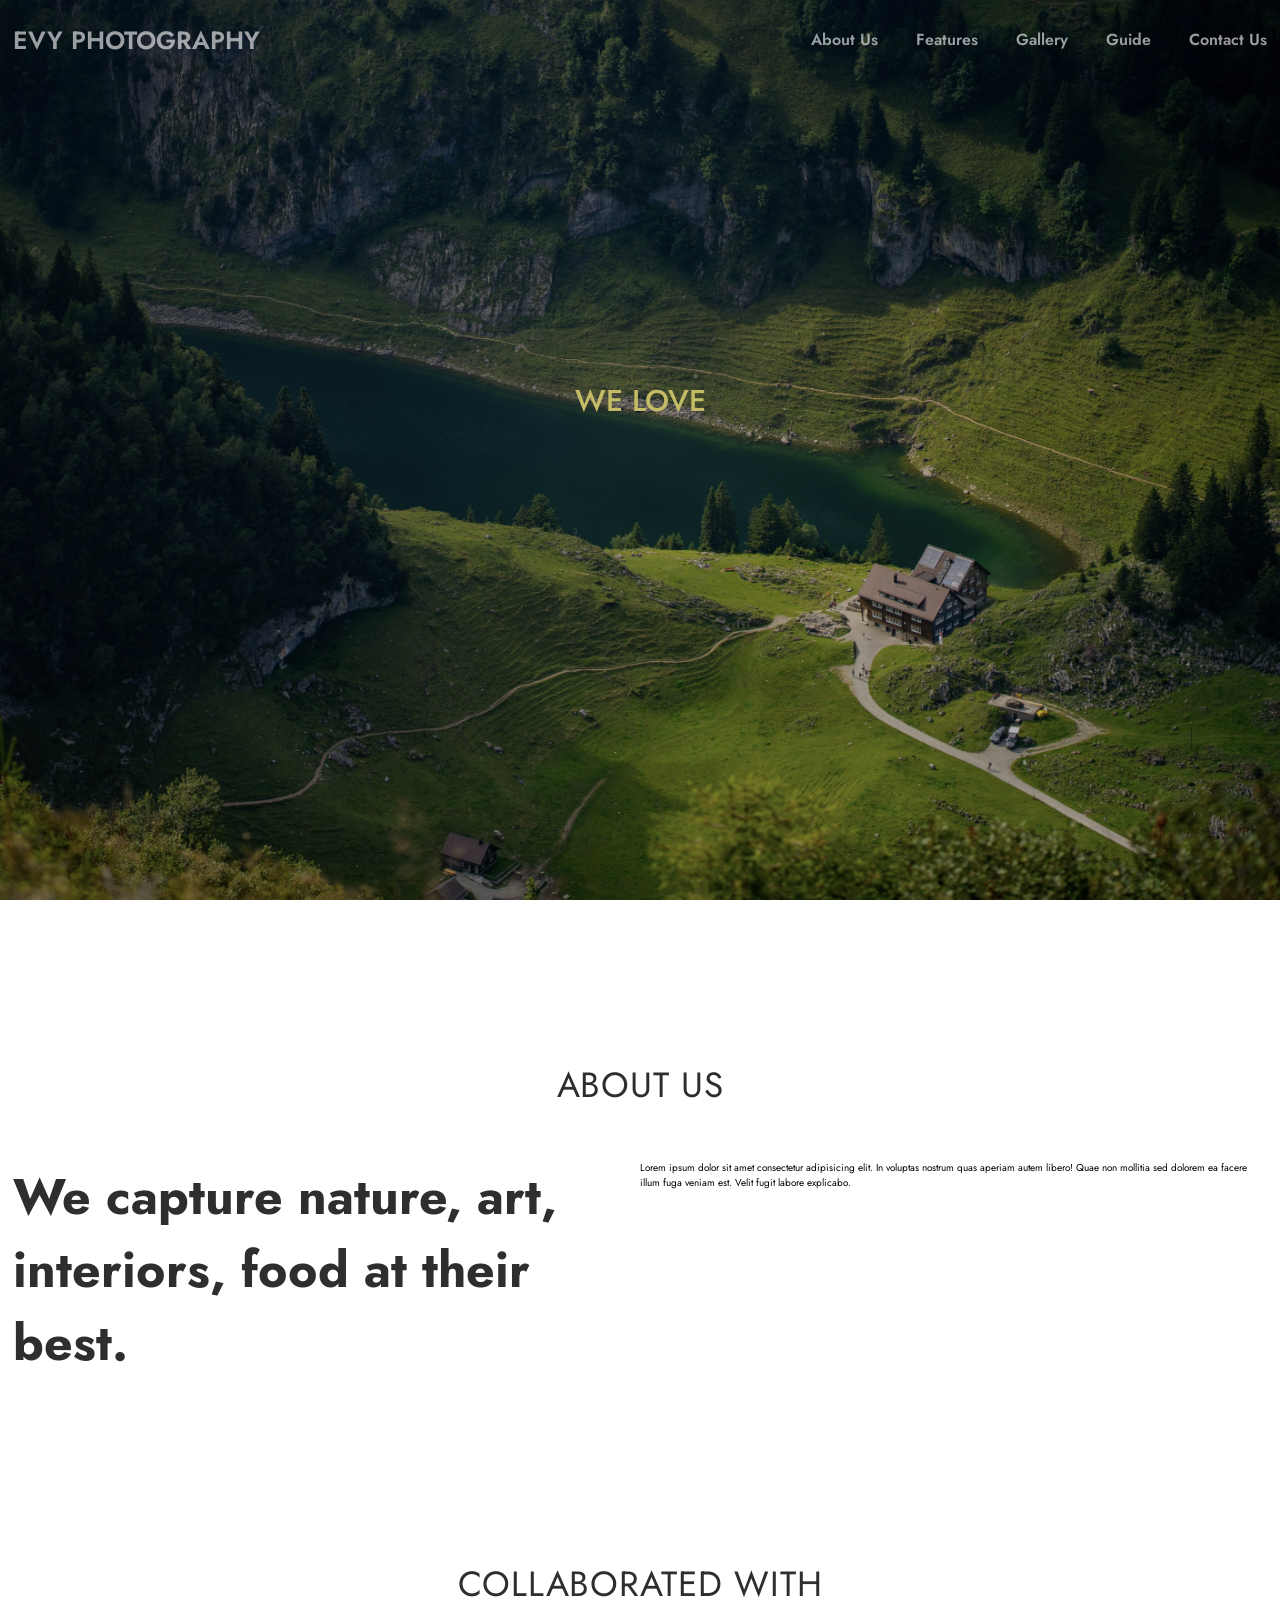
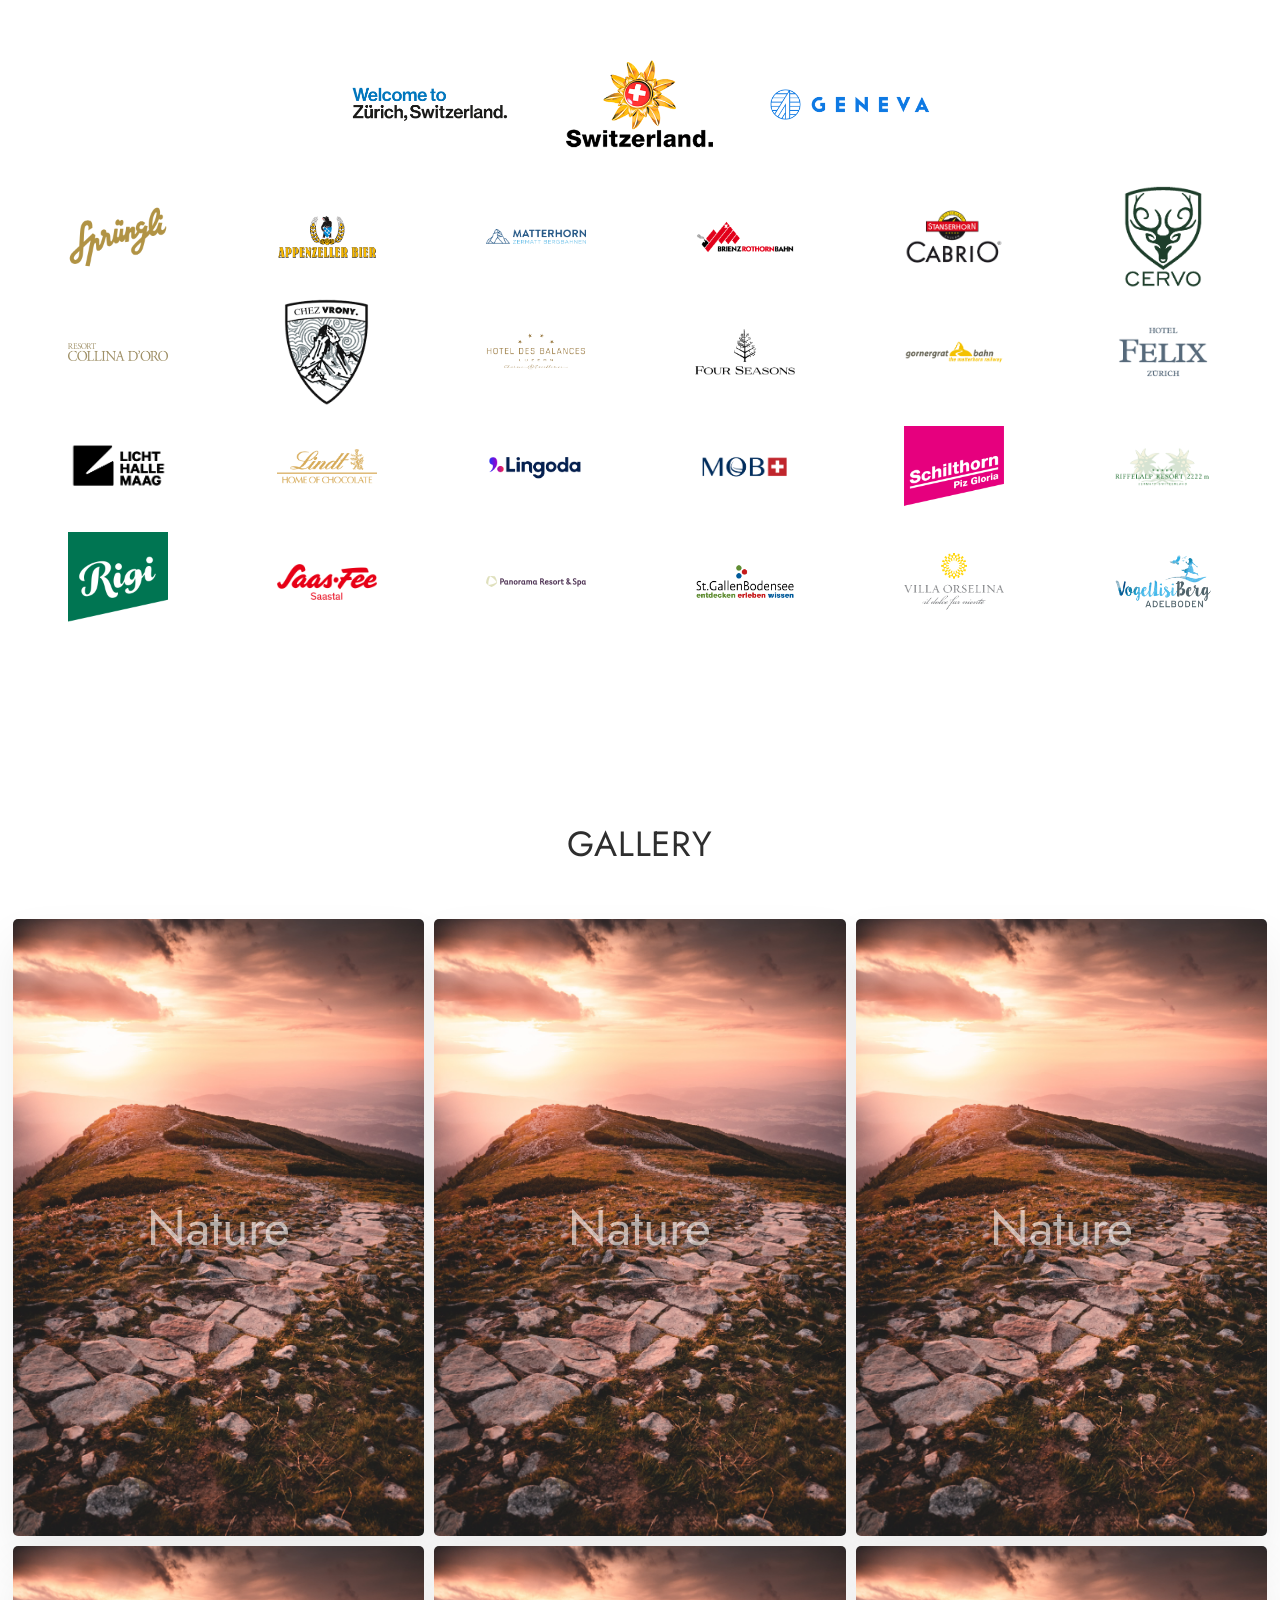
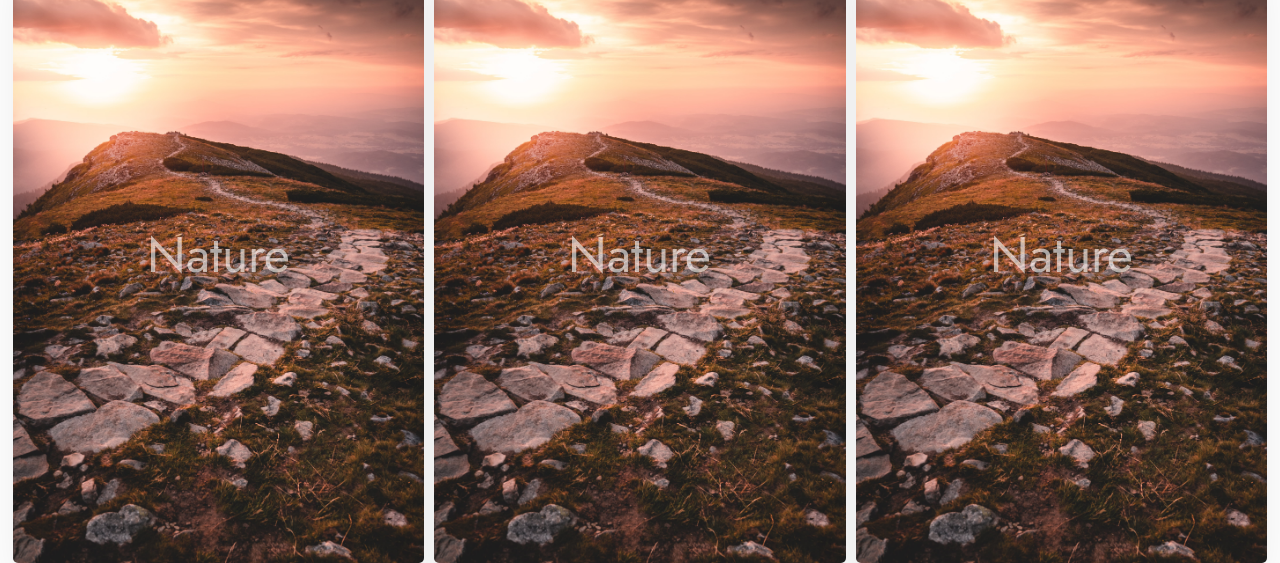
==== index.html @ 65dac3e7 "change bg" ====
<!DOCTYPE html>
<html lang="en">
  <head>
    <meta charset="UTF-8" />
    <meta http-equiv="X-UA-Compatible" content="IE=edge" />
    <meta name="viewport" content="width=device-width, initial-scale=1.0" />
    <link rel="stylesheet" href="scss/style.css" />
    <script src="https://cdn.jsdelivr.net/npm/typed.js@2.0.12"></script>
    <script defer src="js/script.js"></script>
    <title>Explore</title>
  </head>
  <body>
    <header class="header">
      <div class="header__container">
        <a href="#" class="header__logo">Evy photography</a>
        <div class="header__navigations">
          <ul class="header__nav">
            <li>
              <a href="#about" class="header__link">About Us</a>
            </li>
            <li>
              <a href="#features" class="header__link">Features</a>
            </li>
            <li>
              <a href="#gallery" class="header__link">Gallery</a>
            </li>
            <li>
              <a href="" class="header__link">Guide</a>
            </li>
            <li>
              <a href="" class="header__link">Contact Us</a>
            </li>
          </ul>
        </div>
        <div class="header__menu">
          <span></span>
          <span></span>
          <span></span>
        </div>
      </div>
    </header>
    <main>
      <section class="content">
        <div class="content__container">
          <span class="content__subtext">we love</span>
          <h1 class="content__text"></h1>

          <!-- Content Slider Start -->
          <img src="./img/BG-6.jpg" alt="Swiss nature" class="content__img" />
          <img src="./img/BG-5.jpg" alt="Swiss nature" class="content__img" />
          <img src="./img/BG-7.jpg" alt="Swiss nature" class="content__img" />
          <img src="./img/BG-4.jpg" alt="Swiss nature" class="content__img" />
          <img src="./img/BG.jpg" alt="Swiss nature" class="content__img" />
          <img src="./img/BG-2.jpg" alt="Swiss nature" class="content__img" />
          <img src="./img/BG-3.jpg" alt="Swiss nature" class="content__img" />
          <!-- Content Slider End -->
        </div>
      </section>

      <section class="about" id="about">
        <h2 class="text about__text">About us</h2>
        <div class="about__container">
          <p class="about__title">
            We capture nature, art, interiors, food at their best.
          </p>
          <p class="about__description">
            Lorem ipsum dolor sit amet consectetur adipisicing elit. In voluptas
            nostrum quas aperiam autem libero! Quae non mollitia sed dolorem ea
            facere illum fuga veniam est. Velit fugit labore explicabo.
          </p>
        </div>
      </section>

      <section class="features" id="features">
        <div class="features__container">
          <h2 class="text features__text">Collaborated with</h2>
          <div class="features__highlight">
            <img src="./img/logo/zurich.png" alt="" class="features__images" />
            <img
              src="./img/logo/my_switzerland.png"
              alt=""
              class="features__images"
            />
            <img src="./img/logo/geneva.png" alt="" class="features__images" />
          </div>
          <div class="features__wrapper">
            <img
              src="./img/logo/Confiserie_Sprüngli.png"
              alt=""
              class="features__img"
            />
            <img
              src="./img/logo/Appenzeller_Bier.png"
              alt=""
              class="features__img"
            />
            <img src="./img/logo/bergbahnen.png" alt="" class="features__img" />
            <img
              src="./img/logo/Brienz-Rothorn-Bahn.png"
              alt=""
              class="features__img"
            />
            <img src="./img/logo/cabrio.png" alt="" class="features__img" />
            <img src="./img/logo/cervo.png" alt="" class="features__img" />
            <img src="./img/logo/Collina.png" alt="" class="features__img" />
            <img src="./img/logo/vrony.png" alt="" class="features__img" />
            <img
              src="./img/logo/des-balances.png"
              alt=""
              class="features__img"
            />
            <img
              src="./img/logo/Four_Seasons.png"
              alt=""
              class="features__img"
            />
            <img
              src="./img/logo/Gornergrat_Bahn.png"
              alt=""
              class="features__img"
            />
            <img
              src="./img/logo/hotel-felix.png"
              alt=""
              class="features__img"
            />
            <img
              src="./img/logo/Lichthalle_MAAG.png"
              alt=""
              class="features__img"
            />
            <img src="./img/logo/lindt.png" alt="" class="features__img" />
            <img src="./img/logo/lingoda.png" alt="" class="features__img" />
            <img src="./img/logo/mob.png" alt="" class="features__img" />
            <img src="./img/logo/schilthorn.png" alt="" class="features__img" />
            <img
              src="./img/logo/Riffelalp_Resort_222m.png"
              alt=""
              class="features__img"
            />
            <img src="./img/logo/Rigi.png" alt="" class="features__img" />
            <img src="./img/logo/saas-fee.png" alt="" class="features__img" />
            <img
              src="./img/logo/panorama-resort-quer.png"
              alt=""
              class="features__img"
            />
            <img
              src="./img/logo/St.Gallen-Bodensee_Tourismus.png"
              alt=""
              class="features__img"
            />
            <img
              src="./img/logo/VillaOrselina.png"
              alt=""
              class="features__img"
            />
            <img src="./img/logo/VLB.png" alt="" class="features__img" />
          </div>
        </div>
      </section>
      <section class="gallery" id="gallery">
        <div class="gallery__container">
          <h2 class="text gallery__text">gallery</h2>
          <div class="gallery__images">
            <div class="gallery__wrapper">
              <img
                src="./img/gallery/krystian-piatek-mxou_rAK8Rk-unsplash.jpg"
                alt=""
                class="gallery__img"
              />
              <p class="gallery__img_text">Nature</p>
            </div>
            <div class="gallery__wrapper">
              <img
                src="./img/gallery/krystian-piatek-mxou_rAK8Rk-unsplash.jpg"
                alt=""
                class="gallery__img"
              />
              <p class="gallery__img_text">Nature</p>
            </div>
            <div class="gallery__wrapper">
              <img
                src="./img/gallery/krystian-piatek-mxou_rAK8Rk-unsplash.jpg"
                alt=""
                class="gallery__img"
              />
              <p class="gallery__img_text">Nature</p>
            </div>
            <div class="gallery__wrapper">
              <img
                src="./img/gallery/krystian-piatek-mxou_rAK8Rk-unsplash.jpg"
                alt=""
                class="gallery__img"
              />
              <p class="gallery__img_text">Nature</p>
            </div>
            <div class="gallery__wrapper">
              <img
                src="./img/gallery/krystian-piatek-mxou_rAK8Rk-unsplash.jpg"
                alt=""
                class="gallery__img"
              />
              <p class="gallery__img_text">Nature</p>
            </div>
            <div class="gallery__wrapper">
              <img
                src="./img/gallery/krystian-piatek-mxou_rAK8Rk-unsplash.jpg"
                alt=""
                class="gallery__img"
              />
              <p class="gallery__img_text">Nature</p>
            </div>
          </div>
        </div>
      </section>
    </main>
  </body>
</html>
---- scss/style.css ----
@import url("https://fonts.googleapis.com/css2?family=Jost:wght@400;500;600;700&display=swap");
* {
  padding: 0;
  margin: 0;
  box-sizing: border-box;
}

html {
  font-size: 62.5%;
}

:root {
  --primary-font: "Jost", sans-serif;
  --main-text-color: rgba(255, 255, 255, 0.6);
  --section-text-color: #2e2e2e;
}

body {
  font-family: var(--primary-font);
}
body.fixscreen {
  overflow: hidden;
}

[class*=__container] {
  max-width: 132rem;
  margin: 0 auto;
  padding: 0 1.3rem;
}

ul {
  list-style: none;
}

.sticky .header {
  position: fixed;
  top: 0;
  height: 8rem;
  background-color: rgba(0, 0, 0, 0.87);
  z-index: 100;
  box-shadow: 0 1.2rem 3.2rem rgba(0, 0, 0, 0.03);
  transition: all 0.4s ease-in-out;
}

.text {
  font-family: var(--primary-font);
  font-size: 3.5rem;
  text-transform: uppercase;
  letter-spacing: 0.75px;
  font-weight: 400;
  text-align: center;
  padding-top: 8rem;
  margin-bottom: 5rem;
  color: var(--section-text-color);
}

.header {
  width: 100%;
  position: absolute;
}
.header__logo {
  font-family: var(--primary-font);
  font-style: normal;
  font-weight: 600;
  font-size: 2.5rem;
  line-height: 54px;
  color: var(--main-text-color);
  text-transform: uppercase;
  text-decoration: none;
}
.header__container {
  display: flex;
  justify-content: space-between;
  align-items: center;
  margin-top: 1.3rem;
  z-index: 1;
}
.header__navigations {
  display: flex;
  align-items: center;
}
.header__nav {
  display: flex;
  gap: 3.8rem;
}
@media (max-width: 50rem) {
  .header__nav {
    display: none;
  }
}
.header__nav_open {
  display: flex;
  align-items: center;
  justify-content: center;
  flex-direction: column;
  overflow: auto;
  gap: 8rem;
  position: absolute;
  top: 0;
  left: 0;
  height: 100vh;
  width: 100vw;
  background: linear-gradient(to right bottom, rgb(0, 0, 0), rgba(54, 54, 54, 0.7));
  transition: all 0.4s ease;
}
.header__link {
  font-family: var(--primary-font);
  font-style: normal;
  font-weight: 600;
  text-decoration: none;
  font-size: 16px;
  line-height: 24px;
  color: var(--main-text-color);
  transition: all 0.3s ease-in-out;
}
.header__link:hover {
  opacity: 0.9;
  color: #fff;
}
@media (max-width: 50rem) {
  .header__link {
    font-size: 3rem;
  }
}
.header__menu {
  display: none;
}
@media (max-width: 50rem) {
  .header__menu {
    display: block;
    cursor: pointer;
  }
}
.header__menu > span {
  display: block;
  width: 3rem;
  height: 2px;
  background-color: var(--main-text-color);
  transform-origin: 5px 1px;
  transition: all 0.3s ease-in-out;
}
.header__menu > span:hover {
  opacity: 0.9;
  color: #fff;
}
.header__menu > span:not(:last-child) {
  margin-bottom: 5px;
}
.header__menu.open > span:first-child {
  transform: rotate(45deg);
}
.header__menu.open > span:nth-child(2) {
  opacity: 0;
}
.header__menu.open > span:last-child {
  width: 3rem;
  transform: rotate(-45deg);
}

.content {
  display: flex;
  height: 100vh;
  width: 100%;
  background: linear-gradient(180deg, rgba(0, 0, 0, 0.3), rgba(0, 0, 0, 0.3));
}
.content__subtext {
  font-family: var(--primary-font);
  font-weight: 500;
  font-size: 3rem;
  text-transform: uppercase;
  color: #c3bb66;
}
.content__container {
  display: flex;
  justify-content: center;
  align-items: center;
  flex-direction: column;
}
.content__text {
  font-family: var(--primary-font);
  font-weight: 700;
  height: 10rem;
  font-size: 10rem;
  color: var(--main-text-color);
}
.content__img {
  display: flex;
  height: 100vh;
  width: 100%;
  position: absolute;
  -o-object-fit: cover;
     object-fit: cover;
  top: 0;
  z-index: -1;
}

.about {
  margin-top: 8rem;
}
.about__container {
  display: flex;
}
.about__title {
  font-family: var(--primary-font);
  font-weight: 700;
  font-size: 5rem;
  color: var(--section-text-color);
  max-width: 50%;
}
.features {
  margin-top: 10rem;
  margin-bottom: 10rem;
}
.features__wrapper {
  display: grid;
  margin-top: 3rem;
  justify-items: center;
  align-items: center;
  grid-template-columns: repeat(6, 1fr);
  grid-template-rows: repeat(4, 1fr);
}
.features__highlight {
  display: flex;
  gap: 5rem;
  align-items: center;
  justify-content: center;
}
.features__images {
  width: 16rem;
}
.features__img {
  width: 10rem;
}

.gallery__images {
  display: grid;
  gap: 1rem;
  grid-template-columns: repeat(3, 1fr);
  justify-items: center;
}
.gallery__wrapper {
  display: flex;
  align-items: center;
  justify-content: center;
  box-shadow: 0 2.4rem 4.8rem rgba(0, 0, 0, 0.075);
  border-radius: 5px;
  overflow: hidden;
  transition: all 0.4s;
  opacity: 1;
}
.gallery__wrapper:hover {
  cursor: pointer;
  transform: translateY(-0.5rem);
  box-shadow: 0 3.2rem 6.4rem rgba(0, 0, 0, 0.06);
  opacity: 0.6;
}
.gallery__img {
  width: 100%;
}
.gallery__img_text {
  display: flex;
  font-family: var(--primary-font);
  font-weight: normal;
  font-size: 5rem;
  color: var(--main-text-color);
  justify-content: center;
  align-items: center;
  position: absolute;
}/*# sourceMappingURL=style.css.map */
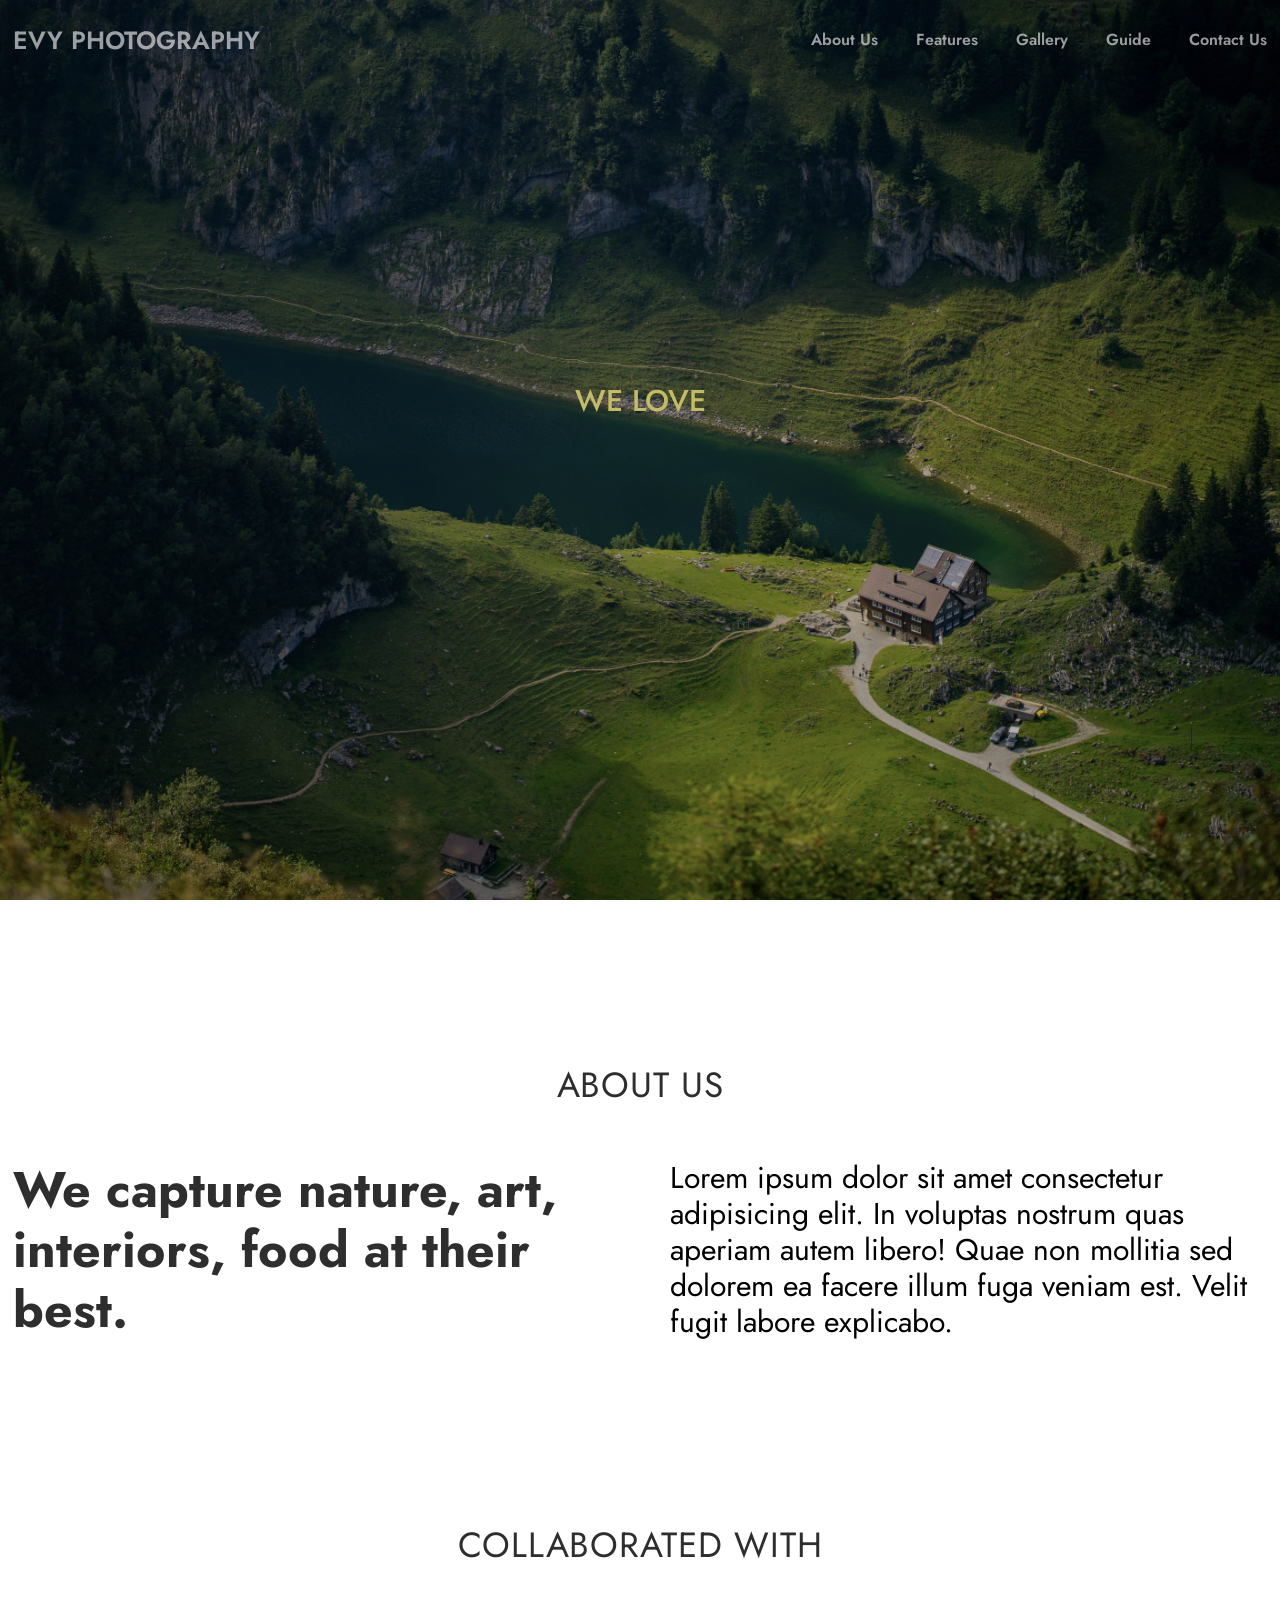
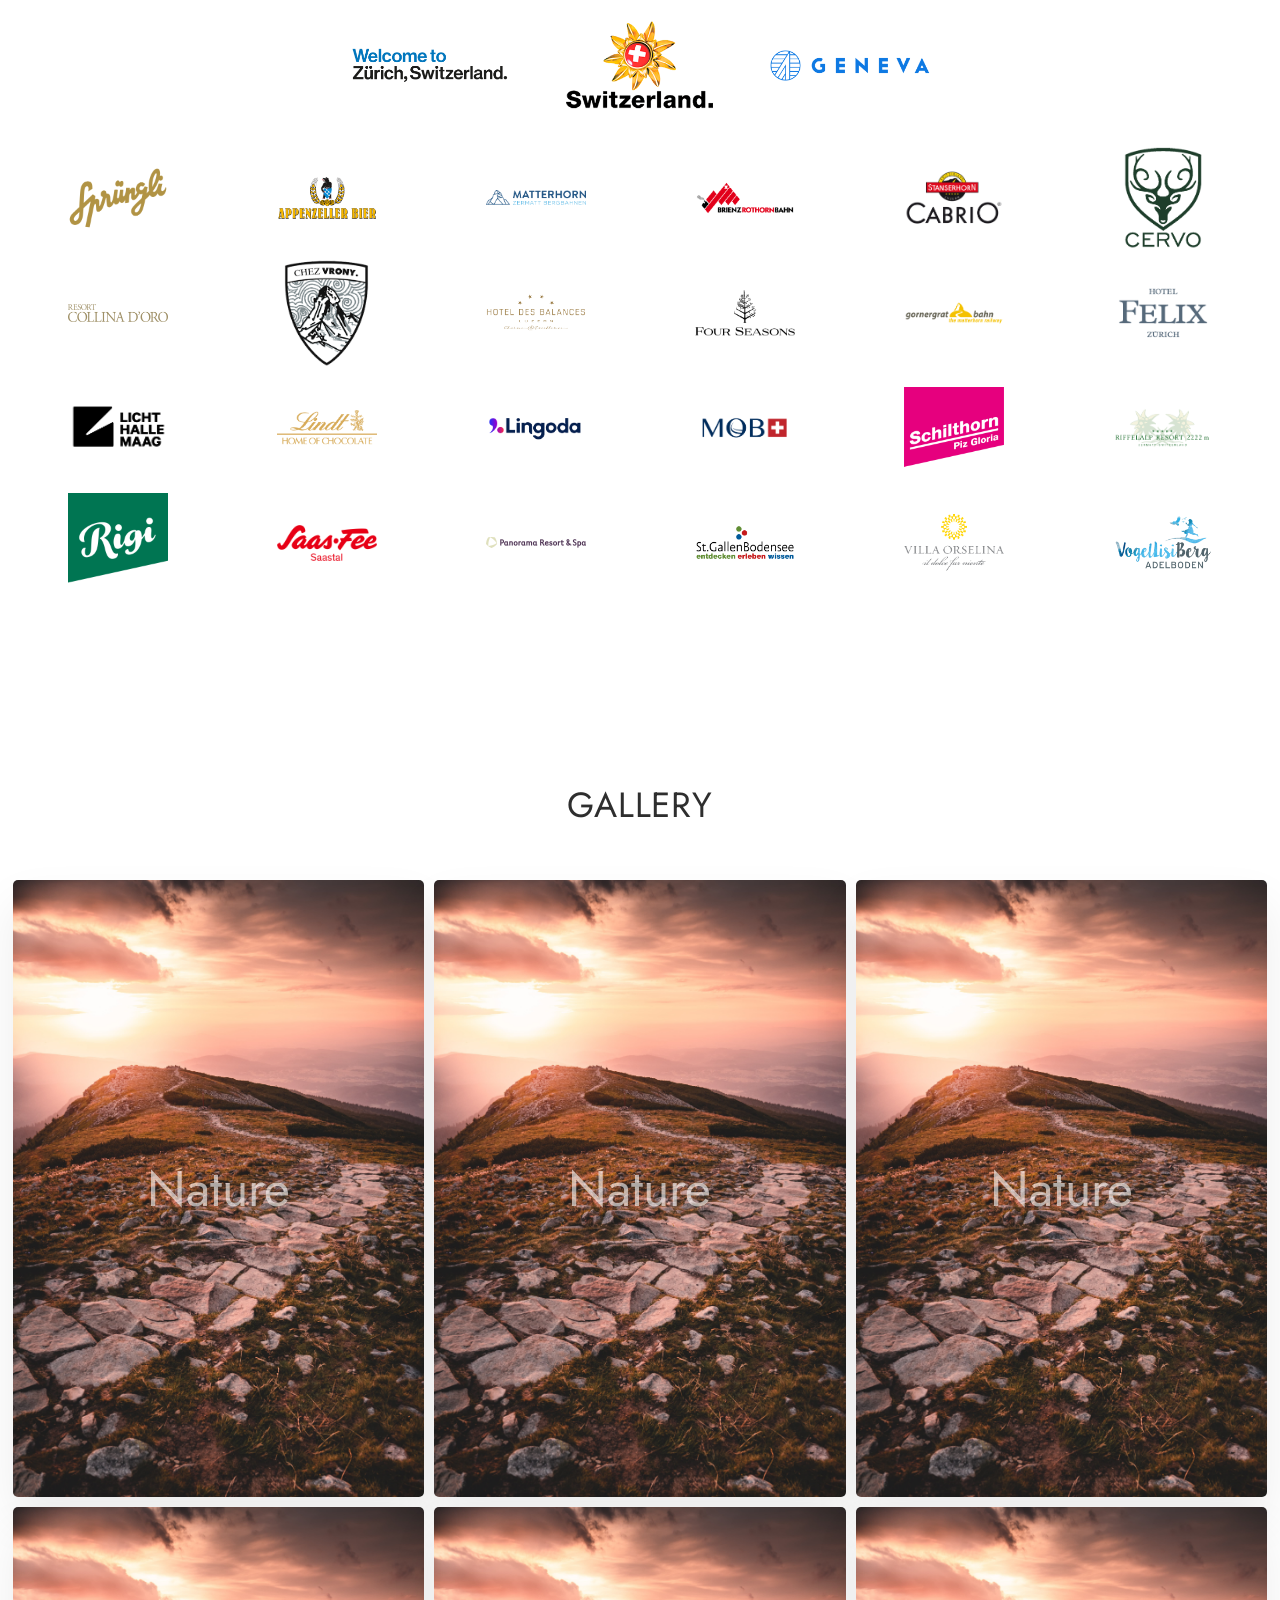
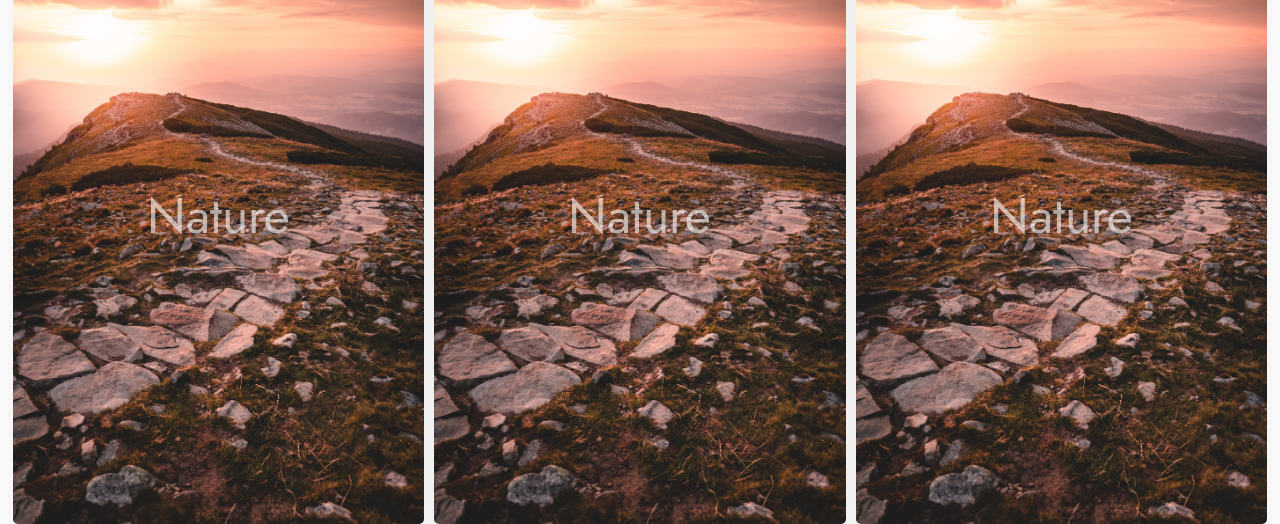
==== commit a9f68906: "media query" ====
--- a/index.html
+++ b/index.html
@@ -48,7 +48,7 @@
           <!-- Content Slider Start -->
           <img src="./img/BG-6.jpg" alt="Swiss nature" class="content__img" />
           <img src="./img/BG-5.jpg" alt="Swiss nature" class="content__img" />
-          <img src="./img/BG-7.jpg" alt="Swiss nature" class="content__img" />
+          <img src="./img/BG-7.JPG" alt="Swiss nature" class="content__img" />
           <img src="./img/BG-4.jpg" alt="Swiss nature" class="content__img" />
           <img src="./img/BG.jpg" alt="Swiss nature" class="content__img" />
           <img src="./img/BG-2.jpg" alt="Swiss nature" class="content__img" />
--- a/scss/style.css
+++ b/scss/style.css
@@ -1,5 +1,9 @@
 @import url("https://fonts.googleapis.com/css2?family=Jost:wght@400;500;600;700&display=swap");
-* {
+*,
+*::after,
+*::before {
+  -webkit-box-sizing: border-box;
+  -moz-box-sizing: border-box;
   padding: 0;
   margin: 0;
   box-sizing: border-box;
@@ -53,6 +57,11 @@
   margin-bottom: 5rem;
   color: var(--section-text-color);
 }
+@media (max-width: 27rem) {
+  .text {
+    font-size: 2.5rem;
+  }
+}
 
 .header {
   width: 100%;
@@ -67,6 +76,16 @@
   color: var(--main-text-color);
   text-transform: uppercase;
   text-decoration: none;
+}
+@media (max-width: 31.25rem) {
+  .header__logo {
+    font-size: 2rem;
+  }
+}
+@media (max-width: 22.5rem) {
+  .header__logo {
+    font-size: 1.5rem;
+  }
 }
 .header__container {
   display: flex;
@@ -170,6 +189,11 @@
   text-transform: uppercase;
   color: #c3bb66;
 }
+@media (max-width: 50rem) {
+  .content__subtext {
+    font-size: 2rem;
+  }
+}
 .content__container {
   display: flex;
   justify-content: center;
@@ -182,6 +206,16 @@
   height: 10rem;
   font-size: 10rem;
   color: var(--main-text-color);
+}
+@media (max-width: 50rem) {
+  .content__text {
+    font-size: 8rem;
+  }
+}
+@media (max-width: 27rem) {
+  .content__text {
+    font-size: 5rem;
+  }
 }
 .content__img {
   display: flex;
@@ -199,14 +233,39 @@
 }
 .about__container {
   display: flex;
+  gap: 3rem;
+}
+@media (max-width: 50rem) {
+  .about__container {
+    gap: 2rem;
+    max-width: 60rem;
+    flex-direction: column;
+  }
 }
 .about__title {
   font-family: var(--primary-font);
   font-weight: 700;
   font-size: 5rem;
+  line-height: 1.2;
+  min-width: 50%;
   color: var(--section-text-color);
-  max-width: 50%;
-}
+}
+@media (max-width: 50rem) {
+  .about__title {
+    font-size: 3rem;
+  }
+}
+.about__description {
+  font-size: 3rem;
+  font-weight: 400;
+  line-height: 1.2;
+}
+@media (max-width: 50rem) {
+  .about__description {
+    font-size: 2rem;
+  }
+}
+
 .features {
   margin-top: 10rem;
   margin-bottom: 10rem;
@@ -219,17 +278,58 @@
   grid-template-columns: repeat(6, 1fr);
   grid-template-rows: repeat(4, 1fr);
 }
+@media (max-width: 50rem) {
+  .features__wrapper {
+    grid-template-columns: repeat(3, 1fr);
+    grid-template-rows: repeat(5, 1fr);
+  }
+}
 .features__highlight {
   display: flex;
   gap: 5rem;
   align-items: center;
   justify-content: center;
+}
+@media (max-width: 50rem) {
+  .features__highlight {
+    gap: 3rem;
+  }
+}
+@media (max-width: 27rem) {
+  .features__highlight {
+    gap: 1rem;
+  }
 }
 .features__images {
   width: 16rem;
 }
+@media (max-width: 50rem) {
+  .features__images {
+    width: 13rem;
+  }
+}
+@media (max-width: 34.3rem) {
+  .features__images {
+    width: 11rem;
+  }
+}
+@media (max-width: 22.5rem) {
+  .features__images {
+    width: 9rem;
+  }
+}
 .features__img {
   width: 10rem;
+}
+@media (max-width: 50rem) {
+  .features__img {
+    width: 8rem;
+  }
+}
+@media (max-width: 22.5rem) {
+  .features__img {
+    width: 7rem;
+  }
 }
 
 .gallery__images {
@@ -238,6 +338,16 @@
   grid-template-columns: repeat(3, 1fr);
   justify-items: center;
 }
+@media (max-width: 50rem) {
+  .gallery__images {
+    grid-template-columns: repeat(2, 1fr);
+  }
+}
+@media (max-width: 27rem) {
+  .gallery__images {
+    grid-template-columns: repeat(1, 1fr);
+  }
+}
 .gallery__wrapper {
   display: flex;
   align-items: center;
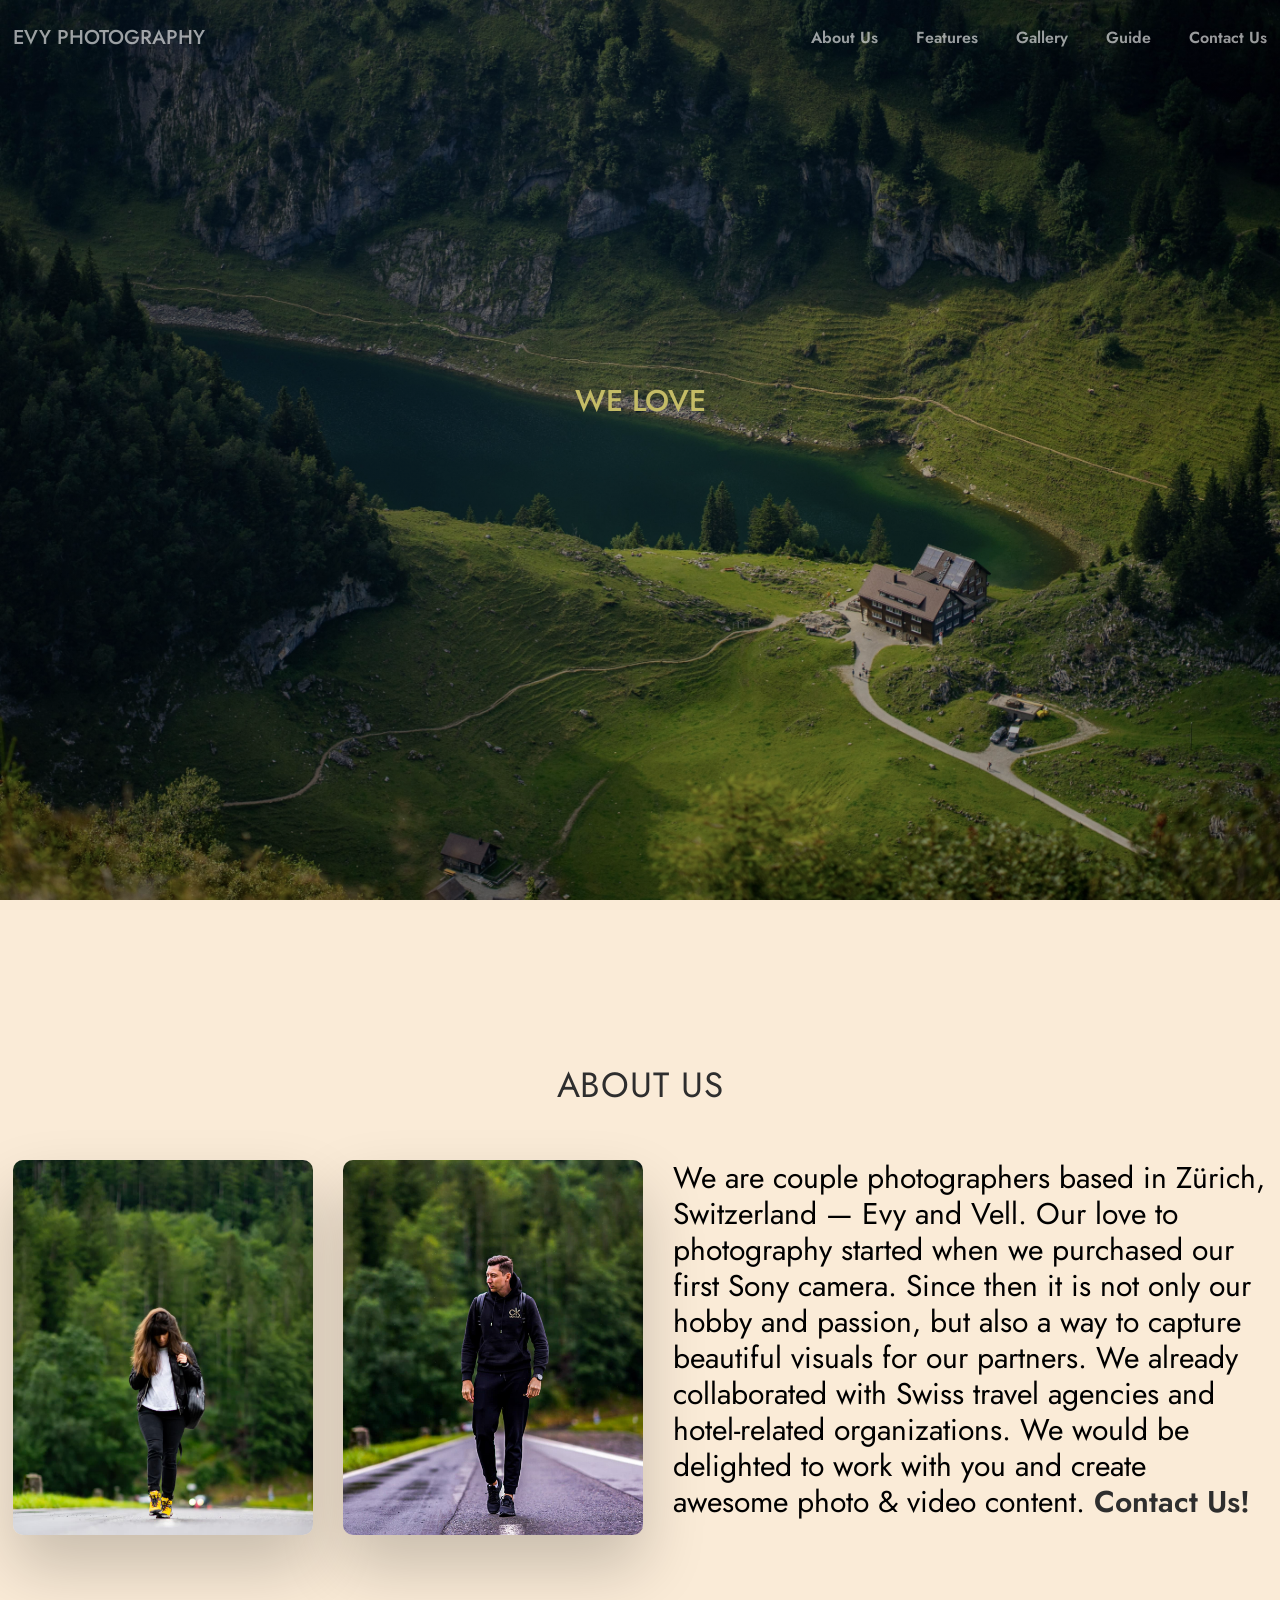
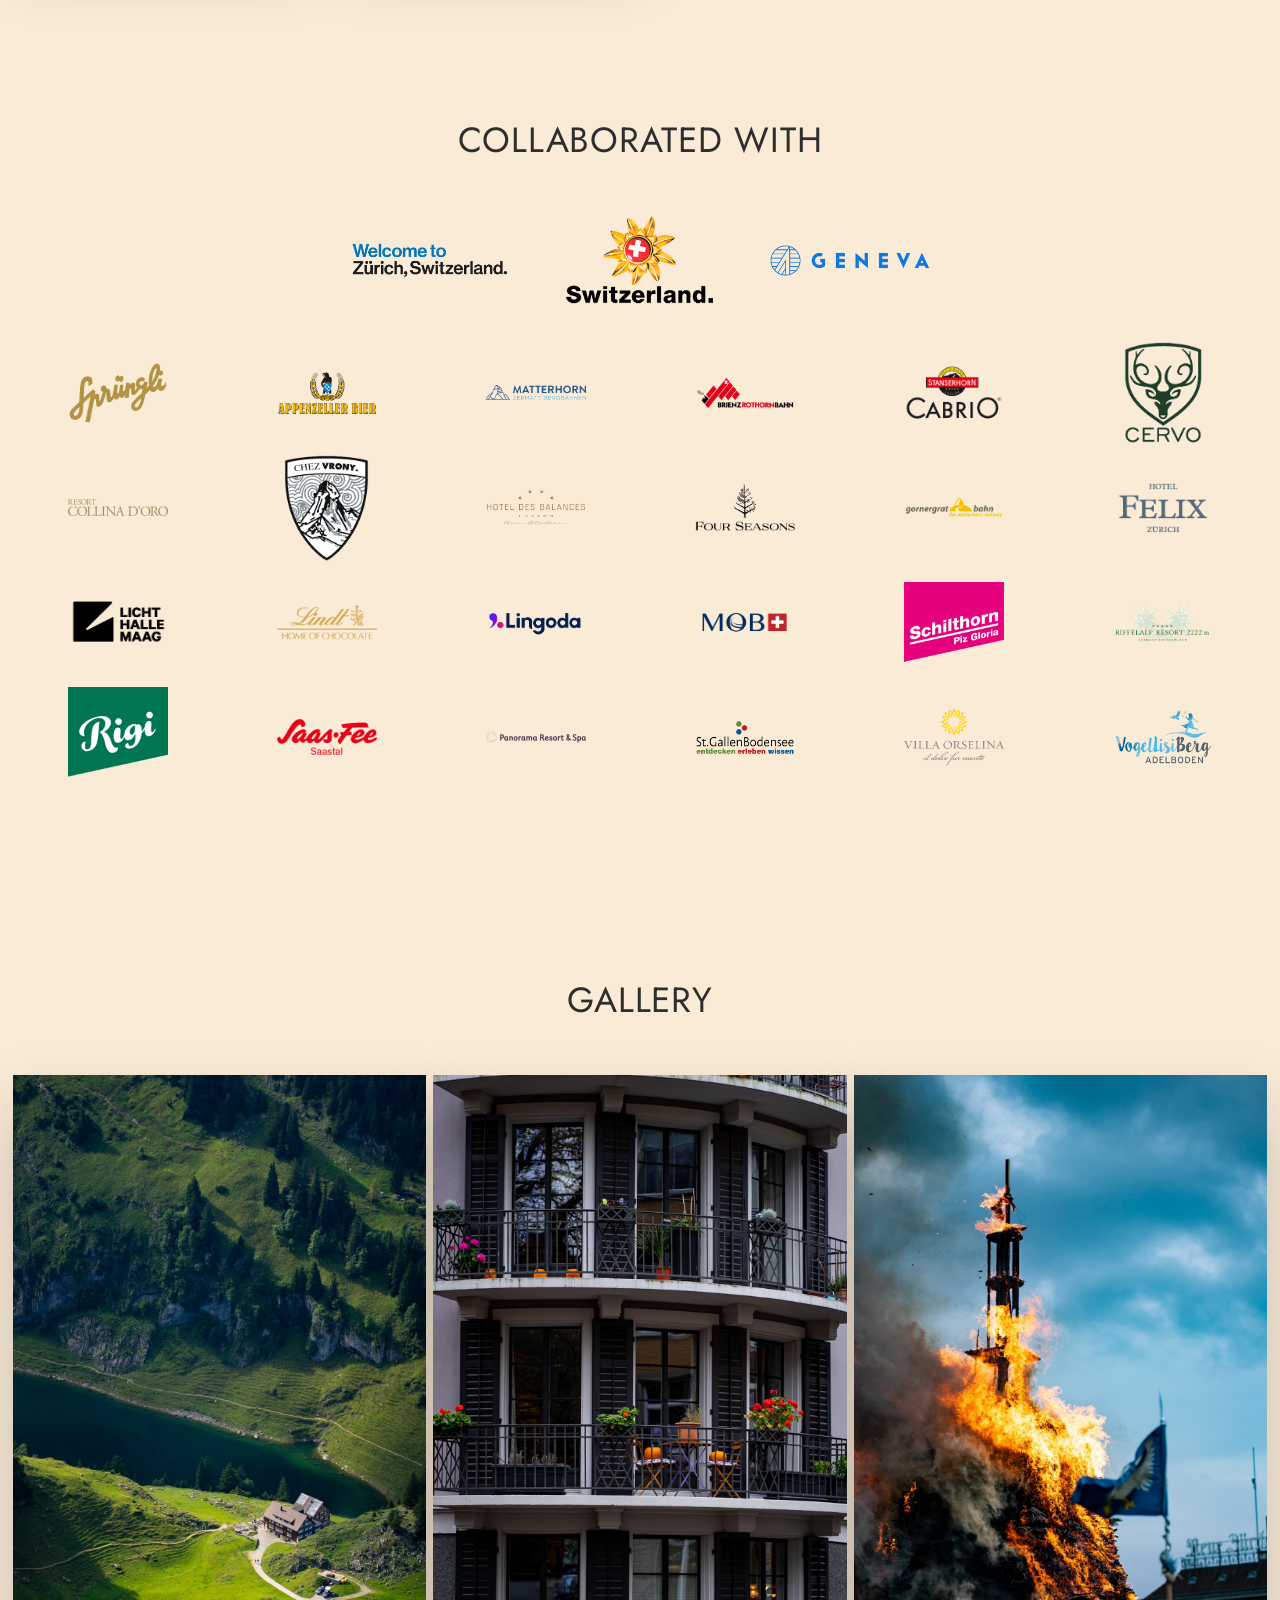
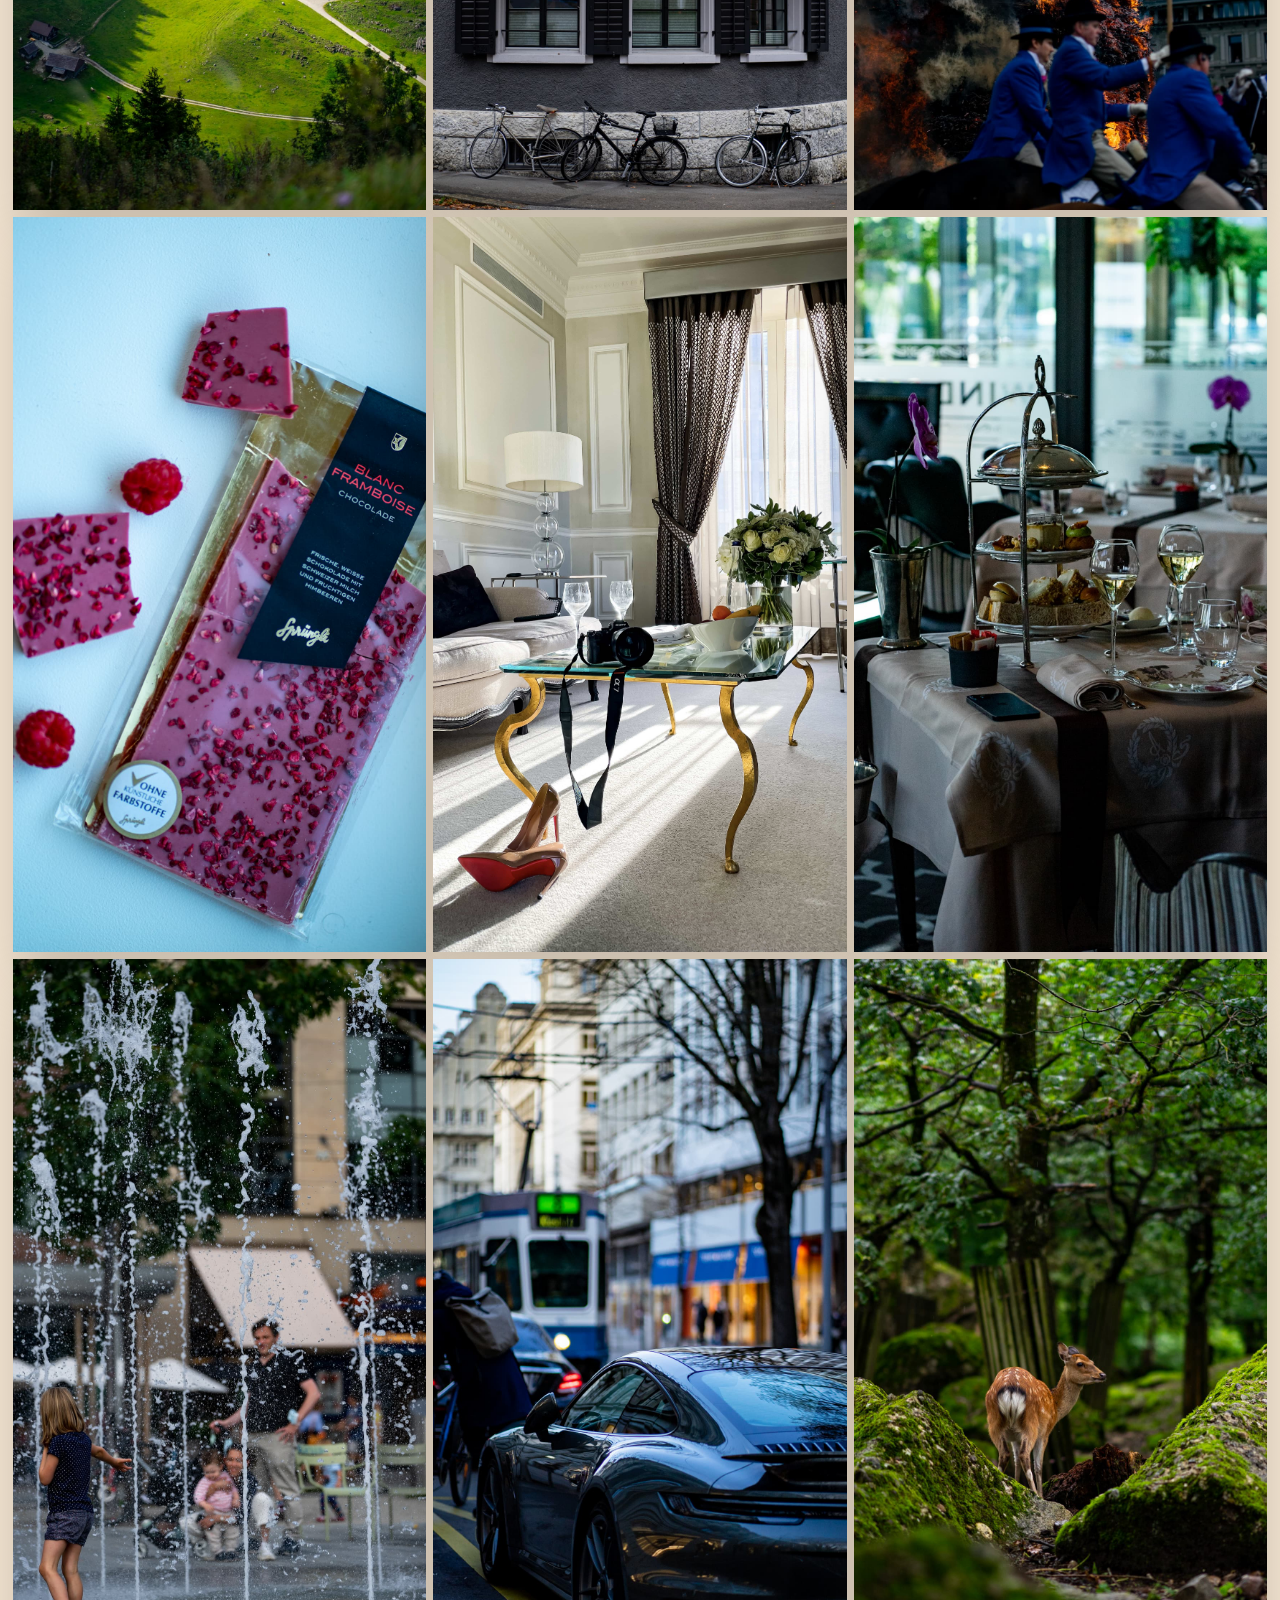
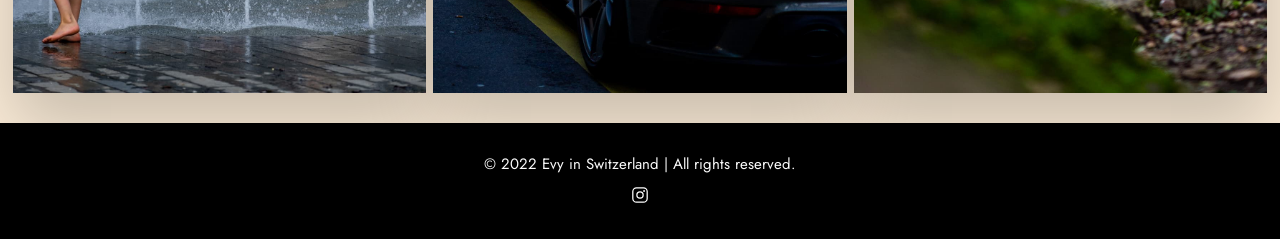
==== commit ea4d0f4e: "about us section" ====
--- a/index.html
+++ b/index.html
@@ -7,7 +7,7 @@
     <link rel="stylesheet" href="scss/style.css" />
     <script src="https://cdn.jsdelivr.net/npm/typed.js@2.0.12"></script>
     <script defer src="js/script.js"></script>
-    <title>Explore</title>
+    <title>Evy in Switzerland</title>
   </head>
   <body>
     <header class="header">
@@ -44,29 +44,34 @@
         <div class="content__container">
           <span class="content__subtext">we love</span>
           <h1 class="content__text"></h1>
-
-          <!-- Content Slider Start -->
-          <img src="./img/BG-6.jpg" alt="Swiss nature" class="content__img" />
-          <img src="./img/BG-5.jpg" alt="Swiss nature" class="content__img" />
-          <img src="./img/BG-7.JPG" alt="Swiss nature" class="content__img" />
-          <img src="./img/BG-4.jpg" alt="Swiss nature" class="content__img" />
-          <img src="./img/BG.jpg" alt="Swiss nature" class="content__img" />
-          <img src="./img/BG-2.jpg" alt="Swiss nature" class="content__img" />
-          <img src="./img/BG-3.jpg" alt="Swiss nature" class="content__img" />
-          <!-- Content Slider End -->
+          <div class="content__images">
+            <img src="./img/BG-6.jpg" alt="Swiss nature" class="content__img" />
+            <img src="./img/BG-5.jpg" alt="Swiss nature" class="content__img" />
+            <img src="./img/BG-7.JPG" alt="Swiss nature" class="content__img" />
+            <img src="./img/BG-4.jpg" alt="Swiss nature" class="content__img" />
+            <img src="./img/BG.jpg" alt="Swiss nature" class="content__img" />
+            <img src="./img/BG-2.jpg" alt="Swiss nature" class="content__img" />
+            <img src="./img/BG-3.jpg" alt="Swiss nature" class="content__img" />
+          </div>
         </div>
       </section>
 
       <section class="about" id="about">
         <h2 class="text about__text">About us</h2>
         <div class="about__container">
-          <p class="about__title">
-            We capture nature, art, interiors, food at their best.
-          </p>
+          <img src="./img/team/team1.jpg" alt="Evy" class="about__img" />
+          <img src="./img/team/team2.JPG" alt="Vell" class="about__img" />
           <p class="about__description">
-            Lorem ipsum dolor sit amet consectetur adipisicing elit. In voluptas
-            nostrum quas aperiam autem libero! Quae non mollitia sed dolorem ea
-            facere illum fuga veniam est. Velit fugit labore explicabo.
+            We are couple photographers based in Zürich, Switzerland &mdash; Evy
+            and Vell. Our love to photography started when we purchased our
+            first Sony camera. Since then it is not only our hobby and passion,
+            but also a way to capture beautiful visuals for our partners. We
+            already collaborated with Swiss travel agencies and hotel-related
+            organizations. We would be delighted to work with you and create
+            awesome photo & video content.
+            <a href="mailto: evyinswitzerland@gmail.com" class="about__email"
+              >Contact Us!</a
+            >
           </p>
         </div>
       </section>
@@ -159,59 +164,96 @@
           </div>
         </div>
       </section>
+
       <section class="gallery" id="gallery">
         <div class="gallery__container">
           <h2 class="text gallery__text">gallery</h2>
-          <div class="gallery__images">
-            <div class="gallery__wrapper">
+          <div class="gallery__wrapper">
+            <div class="gallery__image">
+              <img src="./img/gallery/nature.jpg" alt="" class="gallery__img" />
+              <div class="gallery__overlay">
+                <p class="gallery__title">Nature</p>
+              </div>
+            </div>
+            <div class="gallery__image">
+              <img src="./img/gallery/city.jpg" alt="" class="gallery__img" />
+              <div class="gallery__overlay">
+                <p class="gallery__title">City</p>
+              </div>
+            </div>
+            <div class="gallery__image">
+              <img src="./img/gallery/events.jpg" alt="" class="gallery__img" />
+              <div class="gallery__overlay">
+                <p class="gallery__title">Events</p>
+              </div>
+            </div>
+            <div class="gallery__image">
               <img
-                src="./img/gallery/krystian-piatek-mxou_rAK8Rk-unsplash.jpg"
+                src="./img/gallery/products.jpg"
                 alt=""
                 class="gallery__img"
               />
-              <p class="gallery__img_text">Nature</p>
-            </div>
-            <div class="gallery__wrapper">
+              <div class="gallery__overlay">
+                <p class="gallery__title">Products</p>
+              </div>
+            </div>
+            <div class="gallery__image">
+              <img src="./img/gallery/hotels.jpg" alt="" class="gallery__img" />
+              <div class="gallery__overlay">
+                <p class="gallery__title">Hotels</p>
+              </div>
+            </div>
+            <div class="gallery__image">
               <img
-                src="./img/gallery/krystian-piatek-mxou_rAK8Rk-unsplash.jpg"
+                src="./img/gallery/restaurants.jpg"
                 alt=""
                 class="gallery__img"
               />
-              <p class="gallery__img_text">Nature</p>
-            </div>
-            <div class="gallery__wrapper">
+              <div class="gallery__overlay">
+                <p class="gallery__title">Restaurants</p>
+              </div>
+            </div>
+            <div class="gallery__image">
+              <img src="./img/gallery/people.jpg" alt="" class="gallery__img" />
+              <div class="gallery__overlay">
+                <p class="gallery__title">People</p>
+              </div>
+            </div>
+            <div class="gallery__image">
+              <img src="./img/gallery/cars.jpg" alt="" class="gallery__img" />
+              <div class="gallery__overlay">
+                <p class="gallery__title">Cars</p>
+              </div>
+            </div>
+            <div class="gallery__image">
               <img
-                src="./img/gallery/krystian-piatek-mxou_rAK8Rk-unsplash.jpg"
+                src="./img/gallery/animals.jpg"
                 alt=""
                 class="gallery__img"
               />
-              <p class="gallery__img_text">Nature</p>
-            </div>
-            <div class="gallery__wrapper">
-              <img
-                src="./img/gallery/krystian-piatek-mxou_rAK8Rk-unsplash.jpg"
-                alt=""
-                class="gallery__img"
-              />
-              <p class="gallery__img_text">Nature</p>
-            </div>
-            <div class="gallery__wrapper">
-              <img
-                src="./img/gallery/krystian-piatek-mxou_rAK8Rk-unsplash.jpg"
-                alt=""
-                class="gallery__img"
-              />
-              <p class="gallery__img_text">Nature</p>
-            </div>
-            <div class="gallery__wrapper">
-              <img
-                src="./img/gallery/krystian-piatek-mxou_rAK8Rk-unsplash.jpg"
-                alt=""
-                class="gallery__img"
-              />
-              <p class="gallery__img_text">Nature</p>
-            </div>
-          </div>
+              <div class="gallery__overlay">
+                <p class="gallery__title">Animals</p>
+              </div>
+            </div>
+          </div>
+        </div>
+      </section>
+
+      <section class="footer">
+        <div class="footer__wrapper">
+          <p class="footer__copyright">
+            &copy; 2022 Evy in Switzerland | All rights reserved.
+          </p>
+        </div>
+        <div class="footer__icons">
+          <a
+            href="https://www.instagram.com/evyinswitzerland/"
+            class="footer__link"
+            ><img
+              src="./img/instagram-logo.svg"
+              class="footer__img"
+              alt="instagram-logo"
+          /></a>
         </div>
       </section>
     </main>
--- a/scss/style.css
+++ b/scss/style.css
@@ -1,379 +1 @@
-@import url("https://fonts.googleapis.com/css2?family=Jost:wght@400;500;600;700&display=swap");
-*,
-*::after,
-*::before {
-  -webkit-box-sizing: border-box;
-  -moz-box-sizing: border-box;
-  padding: 0;
-  margin: 0;
-  box-sizing: border-box;
-}
-
-html {
-  font-size: 62.5%;
-}
-
-:root {
-  --primary-font: "Jost", sans-serif;
-  --main-text-color: rgba(255, 255, 255, 0.6);
-  --section-text-color: #2e2e2e;
-}
-
-body {
-  font-family: var(--primary-font);
-}
-body.fixscreen {
-  overflow: hidden;
-}
-
-[class*=__container] {
-  max-width: 132rem;
-  margin: 0 auto;
-  padding: 0 1.3rem;
-}
-
-ul {
-  list-style: none;
-}
-
-.sticky .header {
-  position: fixed;
-  top: 0;
-  height: 8rem;
-  background-color: rgba(0, 0, 0, 0.87);
-  z-index: 100;
-  box-shadow: 0 1.2rem 3.2rem rgba(0, 0, 0, 0.03);
-  transition: all 0.4s ease-in-out;
-}
-
-.text {
-  font-family: var(--primary-font);
-  font-size: 3.5rem;
-  text-transform: uppercase;
-  letter-spacing: 0.75px;
-  font-weight: 400;
-  text-align: center;
-  padding-top: 8rem;
-  margin-bottom: 5rem;
-  color: var(--section-text-color);
-}
-@media (max-width: 27rem) {
-  .text {
-    font-size: 2.5rem;
-  }
-}
-
-.header {
-  width: 100%;
-  position: absolute;
-}
-.header__logo {
-  font-family: var(--primary-font);
-  font-style: normal;
-  font-weight: 600;
-  font-size: 2.5rem;
-  line-height: 54px;
-  color: var(--main-text-color);
-  text-transform: uppercase;
-  text-decoration: none;
-}
-@media (max-width: 31.25rem) {
-  .header__logo {
-    font-size: 2rem;
-  }
-}
-@media (max-width: 22.5rem) {
-  .header__logo {
-    font-size: 1.5rem;
-  }
-}
-.header__container {
-  display: flex;
-  justify-content: space-between;
-  align-items: center;
-  margin-top: 1.3rem;
-  z-index: 1;
-}
-.header__navigations {
-  display: flex;
-  align-items: center;
-}
-.header__nav {
-  display: flex;
-  gap: 3.8rem;
-}
-@media (max-width: 50rem) {
-  .header__nav {
-    display: none;
-  }
-}
-.header__nav_open {
-  display: flex;
-  align-items: center;
-  justify-content: center;
-  flex-direction: column;
-  overflow: auto;
-  gap: 8rem;
-  position: absolute;
-  top: 0;
-  left: 0;
-  height: 100vh;
-  width: 100vw;
-  background: linear-gradient(to right bottom, rgb(0, 0, 0), rgba(54, 54, 54, 0.7));
-  transition: all 0.4s ease;
-}
-.header__link {
-  font-family: var(--primary-font);
-  font-style: normal;
-  font-weight: 600;
-  text-decoration: none;
-  font-size: 16px;
-  line-height: 24px;
-  color: var(--main-text-color);
-  transition: all 0.3s ease-in-out;
-}
-.header__link:hover {
-  opacity: 0.9;
-  color: #fff;
-}
-@media (max-width: 50rem) {
-  .header__link {
-    font-size: 3rem;
-  }
-}
-.header__menu {
-  display: none;
-}
-@media (max-width: 50rem) {
-  .header__menu {
-    display: block;
-    cursor: pointer;
-  }
-}
-.header__menu > span {
-  display: block;
-  width: 3rem;
-  height: 2px;
-  background-color: var(--main-text-color);
-  transform-origin: 5px 1px;
-  transition: all 0.3s ease-in-out;
-}
-.header__menu > span:hover {
-  opacity: 0.9;
-  color: #fff;
-}
-.header__menu > span:not(:last-child) {
-  margin-bottom: 5px;
-}
-.header__menu.open > span:first-child {
-  transform: rotate(45deg);
-}
-.header__menu.open > span:nth-child(2) {
-  opacity: 0;
-}
-.header__menu.open > span:last-child {
-  width: 3rem;
-  transform: rotate(-45deg);
-}
-
-.content {
-  display: flex;
-  height: 100vh;
-  width: 100%;
-  background: linear-gradient(180deg, rgba(0, 0, 0, 0.3), rgba(0, 0, 0, 0.3));
-}
-.content__subtext {
-  font-family: var(--primary-font);
-  font-weight: 500;
-  font-size: 3rem;
-  text-transform: uppercase;
-  color: #c3bb66;
-}
-@media (max-width: 50rem) {
-  .content__subtext {
-    font-size: 2rem;
-  }
-}
-.content__container {
-  display: flex;
-  justify-content: center;
-  align-items: center;
-  flex-direction: column;
-}
-.content__text {
-  font-family: var(--primary-font);
-  font-weight: 700;
-  height: 10rem;
-  font-size: 10rem;
-  color: var(--main-text-color);
-}
-@media (max-width: 50rem) {
-  .content__text {
-    font-size: 8rem;
-  }
-}
-@media (max-width: 27rem) {
-  .content__text {
-    font-size: 5rem;
-  }
-}
-.content__img {
-  display: flex;
-  height: 100vh;
-  width: 100%;
-  position: absolute;
-  -o-object-fit: cover;
-     object-fit: cover;
-  top: 0;
-  z-index: -1;
-}
-
-.about {
-  margin-top: 8rem;
-}
-.about__container {
-  display: flex;
-  gap: 3rem;
-}
-@media (max-width: 50rem) {
-  .about__container {
-    gap: 2rem;
-    max-width: 60rem;
-    flex-direction: column;
-  }
-}
-.about__title {
-  font-family: var(--primary-font);
-  font-weight: 700;
-  font-size: 5rem;
-  line-height: 1.2;
-  min-width: 50%;
-  color: var(--section-text-color);
-}
-@media (max-width: 50rem) {
-  .about__title {
-    font-size: 3rem;
-  }
-}
-.about__description {
-  font-size: 3rem;
-  font-weight: 400;
-  line-height: 1.2;
-}
-@media (max-width: 50rem) {
-  .about__description {
-    font-size: 2rem;
-  }
-}
-
-.features {
-  margin-top: 10rem;
-  margin-bottom: 10rem;
-}
-.features__wrapper {
-  display: grid;
-  margin-top: 3rem;
-  justify-items: center;
-  align-items: center;
-  grid-template-columns: repeat(6, 1fr);
-  grid-template-rows: repeat(4, 1fr);
-}
-@media (max-width: 50rem) {
-  .features__wrapper {
-    grid-template-columns: repeat(3, 1fr);
-    grid-template-rows: repeat(5, 1fr);
-  }
-}
-.features__highlight {
-  display: flex;
-  gap: 5rem;
-  align-items: center;
-  justify-content: center;
-}
-@media (max-width: 50rem) {
-  .features__highlight {
-    gap: 3rem;
-  }
-}
-@media (max-width: 27rem) {
-  .features__highlight {
-    gap: 1rem;
-  }
-}
-.features__images {
-  width: 16rem;
-}
-@media (max-width: 50rem) {
-  .features__images {
-    width: 13rem;
-  }
-}
-@media (max-width: 34.3rem) {
-  .features__images {
-    width: 11rem;
-  }
-}
-@media (max-width: 22.5rem) {
-  .features__images {
-    width: 9rem;
-  }
-}
-.features__img {
-  width: 10rem;
-}
-@media (max-width: 50rem) {
-  .features__img {
-    width: 8rem;
-  }
-}
-@media (max-width: 22.5rem) {
-  .features__img {
-    width: 7rem;
-  }
-}
-
-.gallery__images {
-  display: grid;
-  gap: 1rem;
-  grid-template-columns: repeat(3, 1fr);
-  justify-items: center;
-}
-@media (max-width: 50rem) {
-  .gallery__images {
-    grid-template-columns: repeat(2, 1fr);
-  }
-}
-@media (max-width: 27rem) {
-  .gallery__images {
-    grid-template-columns: repeat(1, 1fr);
-  }
-}
-.gallery__wrapper {
-  display: flex;
-  align-items: center;
-  justify-content: center;
-  box-shadow: 0 2.4rem 4.8rem rgba(0, 0, 0, 0.075);
-  border-radius: 5px;
-  overflow: hidden;
-  transition: all 0.4s;
-  opacity: 1;
-}
-.gallery__wrapper:hover {
-  cursor: pointer;
-  transform: translateY(-0.5rem);
-  box-shadow: 0 3.2rem 6.4rem rgba(0, 0, 0, 0.06);
-  opacity: 0.6;
-}
-.gallery__img {
-  width: 100%;
-}
-.gallery__img_text {
-  display: flex;
-  font-family: var(--primary-font);
-  font-weight: normal;
-  font-size: 5rem;
-  color: var(--main-text-color);
-  justify-content: center;
-  align-items: center;
-  position: absolute;
-}/*# sourceMappingURL=style.css.map */+@import"https://fonts.googleapis.com/css2?family=Jost:wght@400;500;600;700&display=swap";*{padding:0;margin:0;box-sizing:border-box}html{font-size:62.5%}:root{--primary-font: "Jost", sans-serif;--main-text-color: rgba(255, 255, 255, 0.6);--section-text-color: #2e2e2e}body{font-family:var(--primary-font);background:#faebd7;-webkit-text-size-adjust:100%;-ms-text-size-adjust:100%;-moz-text-size-adjust:100%;-moz-osx-font-smoothing:grayscale;-webkit-font-smoothing:antialiased;text-rendering:optimizeLegibility}body.fixscreen{overflow:hidden}[class*=__container]{max-width:132rem;margin:0 auto;padding:0 1.3rem}ul{list-style:none}.sticky .header{position:fixed;top:0;height:8rem;background-color:rgba(0,0,0,.87);z-index:100;box-shadow:0 1.2rem 3.2rem rgba(0,0,0,.03);transition:all .4s ease-in-out}.text{font-family:var(--primary-font);font-size:3.5rem;text-transform:uppercase;letter-spacing:.75px;font-weight:400;text-align:center;padding-top:8rem;margin-bottom:5rem;color:var(--section-text-color)}@media(max-width: 27rem){.text{font-size:2.5rem}}.header{width:100%;position:absolute}.header__logo{font-family:var(--primary-font);font-style:normal;font-weight:500;font-size:2rem;color:var(--main-text-color);text-transform:uppercase;text-decoration:none}@media(max-width: 22.5rem){.header__logo{font-size:1.5rem}}.header__container{display:flex;justify-content:space-between;align-items:center;margin-top:2.3rem;z-index:1}.header__navigations{display:flex;align-items:center}.header__nav{display:flex;gap:3.8rem}@media(max-width: 50rem){.header__nav{display:none}}.header__nav_open{display:flex;align-items:center;justify-content:center;flex-direction:column;overflow:auto;gap:8rem;position:absolute;top:0;left:0;height:100vh;width:100vw;background:linear-gradient(to right bottom, rgb(0, 0, 0), rgba(54, 54, 54, 0.7))}.header__link{font-family:var(--primary-font);font-style:normal;font-weight:600;text-decoration:none;font-size:16px;line-height:24px;color:var(--main-text-color);transition:all .3s ease-in-out}.header__link:hover{opacity:.9;color:#fff}@media(max-width: 50rem){.header__link{font-size:3rem}}.header__menu{display:none}@media(max-width: 50rem){.header__menu{display:block;cursor:pointer}}.header__menu>span{display:block;width:3rem;height:2px;background-color:var(--main-text-color);transform-origin:5px 1px;transition:all .3s ease-in-out}.header__menu>span:hover{opacity:.9;color:#fff}.header__menu>span:not(:last-child){margin-bottom:5px}.header__menu.open>span:first-child{transform:rotate(45deg)}.header__menu.open>span:nth-child(2){opacity:0}.header__menu.open>span:last-child{width:3rem;transform:rotate(-45deg)}.content{display:flex;height:100vh;width:100%;background:linear-gradient(180deg, rgba(0, 0, 0, 0.3), rgba(0, 0, 0, 0.3))}.content__subtext{font-family:var(--primary-font);font-weight:500;font-size:3rem;text-transform:uppercase;color:#c3bb66}@media(max-width: 50rem){.content__subtext{font-size:2rem}}.content__container{display:flex;justify-content:center;align-items:center;flex-direction:column}.content__text{font-family:var(--primary-font);font-weight:700;height:10rem;font-size:10rem;color:var(--main-text-color)}@media(max-width: 50rem){.content__text{font-size:8rem}}@media(max-width: 32rem){.content__text{font-size:4.5rem}}.content__images{display:flex;justify-content:center}.content__img{display:flex;height:100vh;width:100%;position:absolute;-o-object-fit:cover;object-fit:cover;top:0;z-index:-1}.about{margin-top:8rem}.about__container{display:flex;gap:3rem}@media(max-width: 50rem){.about__container{gap:2rem;max-width:60rem;flex-direction:column}}.about__img{width:30rem;border-radius:10px;box-shadow:0 3.2rem 6.4rem rgba(0,0,0,.2)}.about__title{font-family:var(--primary-font);font-weight:600;font-size:3rem;line-height:1.2;min-width:50%;color:var(--section-text-color)}.about__description{font-size:3rem;font-weight:400;line-height:1.2}@media(max-width: 50rem){.about__description{font-size:2rem}}.about__email{font-family:var(--primary-font);font-weight:600;text-decoration:none;color:var(--section-text-color)}.features{margin-top:10rem;margin-bottom:10rem}.features__wrapper{display:grid;margin-top:3rem;justify-items:center;align-items:center;grid-template-columns:repeat(6, 1fr);grid-template-rows:repeat(4, 1fr)}@media(max-width: 50rem){.features__wrapper{grid-template-columns:repeat(3, 1fr);grid-template-rows:repeat(5, 1fr)}}.features__highlight{display:flex;gap:5rem;align-items:center;justify-content:center}@media(max-width: 50rem){.features__highlight{gap:3rem}}@media(max-width: 27rem){.features__highlight{gap:1rem}}.features__images{width:16rem}@media(max-width: 50rem){.features__images{width:13rem}}@media(max-width: 34.3rem){.features__images{width:11rem}}@media(max-width: 22.5rem){.features__images{width:9rem}}.features__img{width:10rem}@media(max-width: 50rem){.features__img{width:8rem}}@media(max-width: 22.5rem){.features__img{width:7rem}}.gallery__wrapper{display:grid;grid-template-columns:repeat(3, 1fr);gap:.7rem;justify-content:center}.gallery__image{position:relative;cursor:pointer;box-shadow:0 3.2rem 6.4rem rgba(0,0,0,.2);transition:all .4s ease}.gallery__image:hover{transform:translateY(-0.5rem);box-shadow:0 3.2rem 6.4rem rgba(0,0,0,.4)}.gallery__img{display:block;-o-object-fit:cover;object-fit:cover;width:100%;height:100%}.gallery__overlay{display:flex;justify-content:center;align-items:center;font-family:var(--primary-font);position:absolute;top:0;left:0;width:100%;height:100%;background:rgba(0,0,0,.5);color:var(--main-text-color);transition:all .4s ease;opacity:0}.gallery__overlay:hover{opacity:1}.gallery__overlay:hover:hover,.gallery__overlay:hover>*{transform:translateY(0)}.gallery__overlay__overlay,.gallery__overlay>*{transform:translateY(5rem);transition:transform .4s}.gallery__title{font-size:7em;font-weight:600}.footer{display:flex;flex-direction:column;align-items:center;margin-top:3rem;background:#000;padding:3rem;color:#fff}.footer__copyright{font-family:var(--primary-font);font-weight:400;font-size:1.5rem}.footer__icons{display:flex}.footer__text{font-family:var(--primary-font);font-size:1.5rem}.footer__img{padding-top:1rem;width:2rem}.footer__img:hover{opacity:.7}/*# sourceMappingURL=style.css.map */
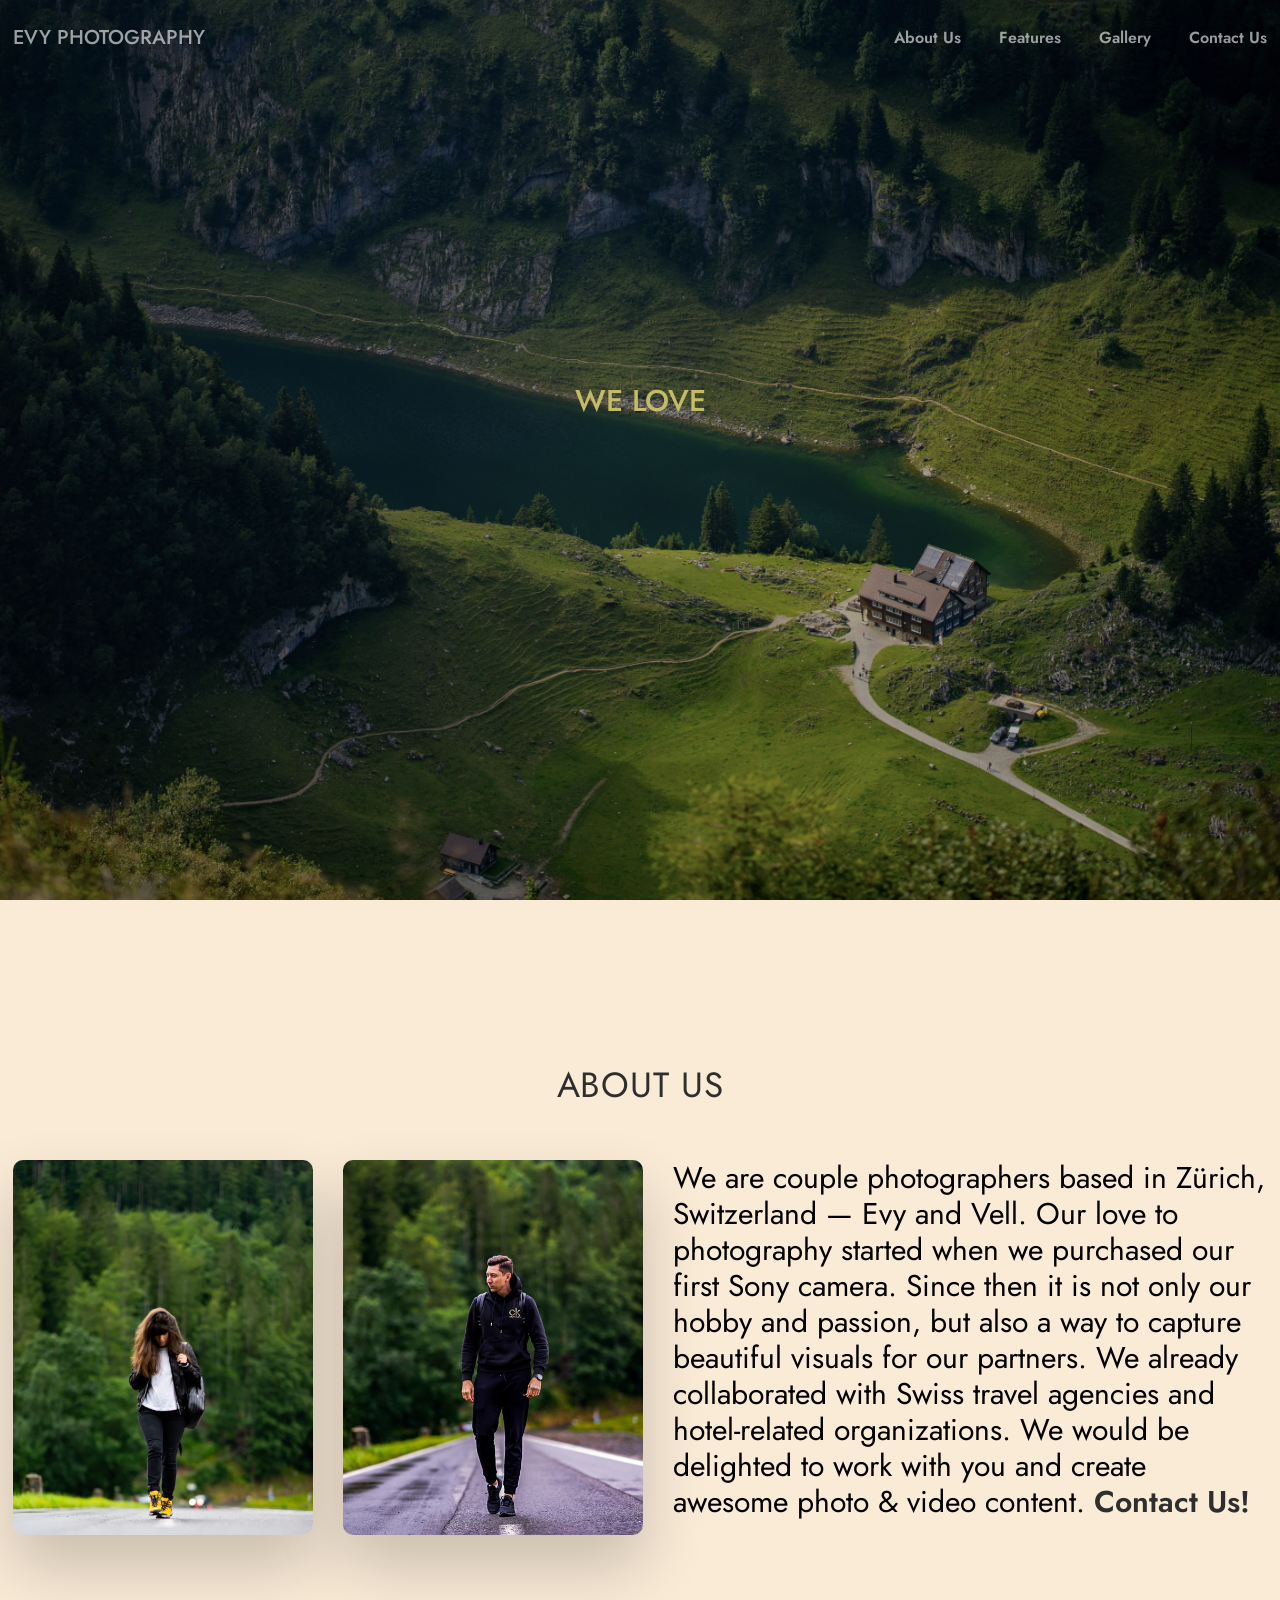
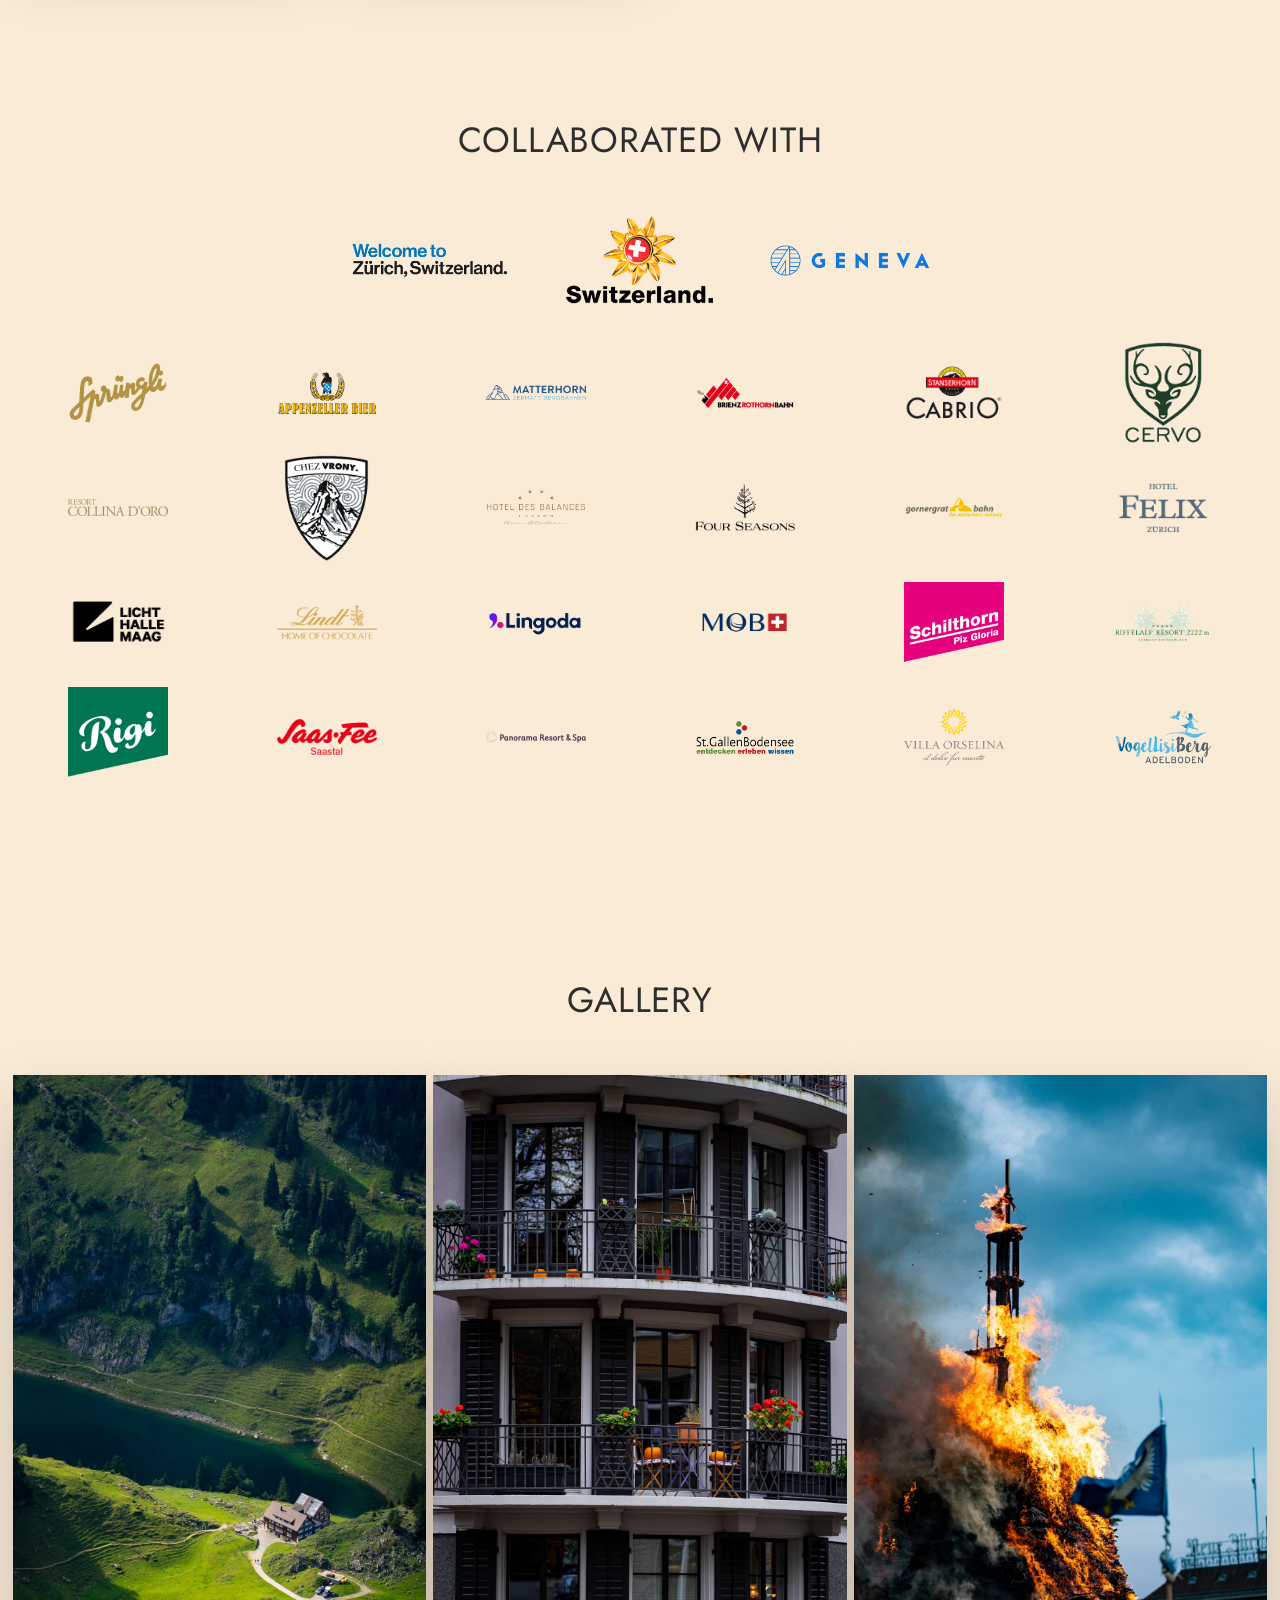
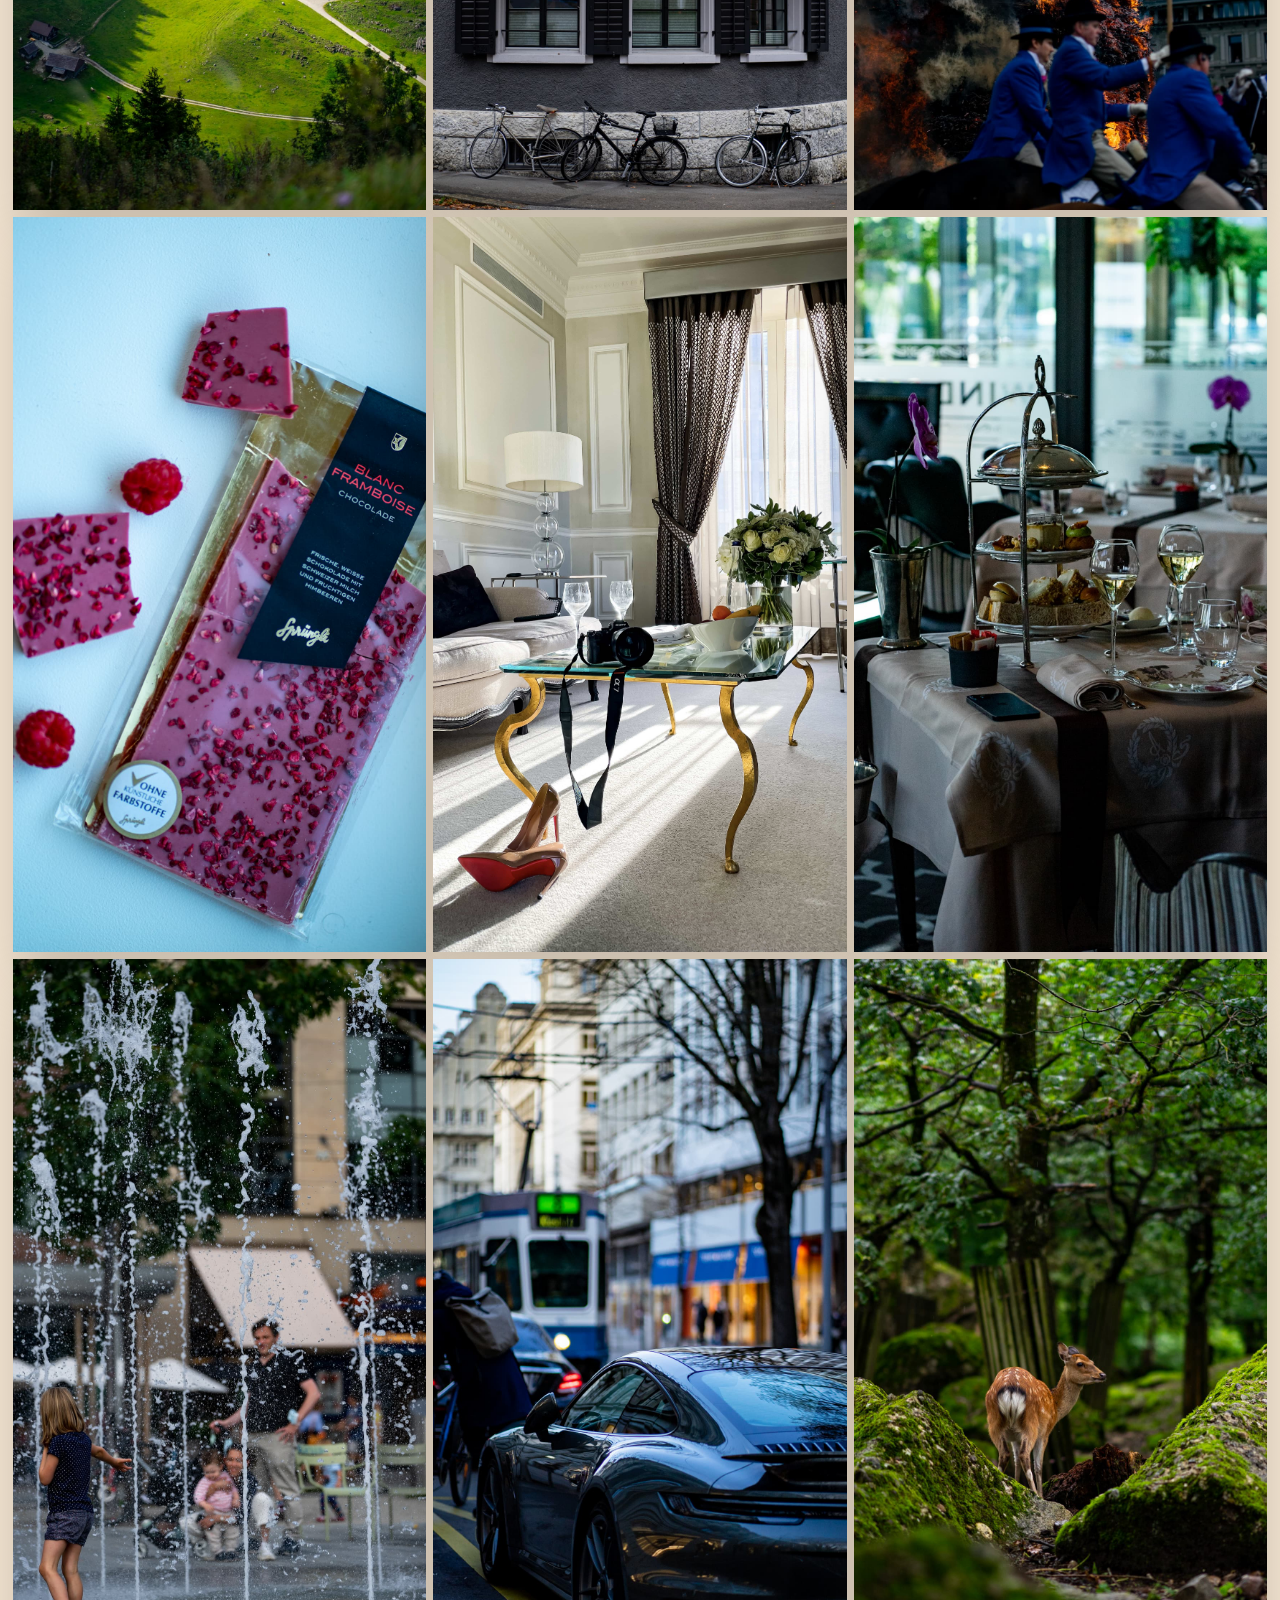
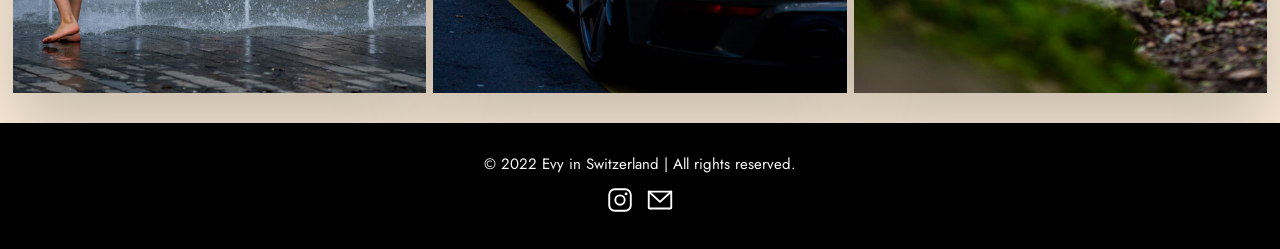
==== commit d6bc6e74: "add footer link" ====
--- a/index.html
+++ b/index.html
@@ -25,10 +25,7 @@
               <a href="#gallery" class="header__link">Gallery</a>
             </li>
             <li>
-              <a href="" class="header__link">Guide</a>
-            </li>
-            <li>
-              <a href="" class="header__link">Contact Us</a>
+              <a href="#contact" class="header__link">Contact Us</a>
             </li>
           </ul>
         </div>
@@ -239,7 +236,7 @@
         </div>
       </section>
 
-      <section class="footer">
+      <section class="footer" id="contact">
         <div class="footer__wrapper">
           <p class="footer__copyright">
             &copy; 2022 Evy in Switzerland | All rights reserved.
@@ -254,6 +251,12 @@
               class="footer__img"
               alt="instagram-logo"
           /></a>
+          <a href="mailto: evyinswitzerland@gmail.com" class="footer__link"
+            ><img
+              src="./img/envelope-simple.svg"
+              class="footer__img"
+              alt="envelope-logo"
+          /></a>
         </div>
       </section>
     </main>
--- a/scss/style.css
+++ b/scss/style.css
@@ -1 +1 @@
-@import"https://fonts.googleapis.com/css2?family=Jost:wght@400;500;600;700&display=swap";*{padding:0;margin:0;box-sizing:border-box}html{font-size:62.5%}:root{--primary-font: "Jost", sans-serif;--main-text-color: rgba(255, 255, 255, 0.6);--section-text-color: #2e2e2e}body{font-family:var(--primary-font);background:#faebd7;-webkit-text-size-adjust:100%;-ms-text-size-adjust:100%;-moz-text-size-adjust:100%;-moz-osx-font-smoothing:grayscale;-webkit-font-smoothing:antialiased;text-rendering:optimizeLegibility}body.fixscreen{overflow:hidden}[class*=__container]{max-width:132rem;margin:0 auto;padding:0 1.3rem}ul{list-style:none}.sticky .header{position:fixed;top:0;height:8rem;background-color:rgba(0,0,0,.87);z-index:100;box-shadow:0 1.2rem 3.2rem rgba(0,0,0,.03);transition:all .4s ease-in-out}.text{font-family:var(--primary-font);font-size:3.5rem;text-transform:uppercase;letter-spacing:.75px;font-weight:400;text-align:center;padding-top:8rem;margin-bottom:5rem;color:var(--section-text-color)}@media(max-width: 27rem){.text{font-size:2.5rem}}.header{width:100%;position:absolute}.header__logo{font-family:var(--primary-font);font-style:normal;font-weight:500;font-size:2rem;color:var(--main-text-color);text-transform:uppercase;text-decoration:none}@media(max-width: 22.5rem){.header__logo{font-size:1.5rem}}.header__container{display:flex;justify-content:space-between;align-items:center;margin-top:2.3rem;z-index:1}.header__navigations{display:flex;align-items:center}.header__nav{display:flex;gap:3.8rem}@media(max-width: 50rem){.header__nav{display:none}}.header__nav_open{display:flex;align-items:center;justify-content:center;flex-direction:column;overflow:auto;gap:8rem;position:absolute;top:0;left:0;height:100vh;width:100vw;background:linear-gradient(to right bottom, rgb(0, 0, 0), rgba(54, 54, 54, 0.7))}.header__link{font-family:var(--primary-font);font-style:normal;font-weight:600;text-decoration:none;font-size:16px;line-height:24px;color:var(--main-text-color);transition:all .3s ease-in-out}.header__link:hover{opacity:.9;color:#fff}@media(max-width: 50rem){.header__link{font-size:3rem}}.header__menu{display:none}@media(max-width: 50rem){.header__menu{display:block;cursor:pointer}}.header__menu>span{display:block;width:3rem;height:2px;background-color:var(--main-text-color);transform-origin:5px 1px;transition:all .3s ease-in-out}.header__menu>span:hover{opacity:.9;color:#fff}.header__menu>span:not(:last-child){margin-bottom:5px}.header__menu.open>span:first-child{transform:rotate(45deg)}.header__menu.open>span:nth-child(2){opacity:0}.header__menu.open>span:last-child{width:3rem;transform:rotate(-45deg)}.content{display:flex;height:100vh;width:100%;background:linear-gradient(180deg, rgba(0, 0, 0, 0.3), rgba(0, 0, 0, 0.3))}.content__subtext{font-family:var(--primary-font);font-weight:500;font-size:3rem;text-transform:uppercase;color:#c3bb66}@media(max-width: 50rem){.content__subtext{font-size:2rem}}.content__container{display:flex;justify-content:center;align-items:center;flex-direction:column}.content__text{font-family:var(--primary-font);font-weight:700;height:10rem;font-size:10rem;color:var(--main-text-color)}@media(max-width: 50rem){.content__text{font-size:8rem}}@media(max-width: 32rem){.content__text{font-size:4.5rem}}.content__images{display:flex;justify-content:center}.content__img{display:flex;height:100vh;width:100%;position:absolute;-o-object-fit:cover;object-fit:cover;top:0;z-index:-1}.about{margin-top:8rem}.about__container{display:flex;gap:3rem}@media(max-width: 50rem){.about__container{gap:2rem;max-width:60rem;flex-direction:column}}.about__img{width:30rem;border-radius:10px;box-shadow:0 3.2rem 6.4rem rgba(0,0,0,.2)}.about__title{font-family:var(--primary-font);font-weight:600;font-size:3rem;line-height:1.2;min-width:50%;color:var(--section-text-color)}.about__description{font-size:3rem;font-weight:400;line-height:1.2}@media(max-width: 50rem){.about__description{font-size:2rem}}.about__email{font-family:var(--primary-font);font-weight:600;text-decoration:none;color:var(--section-text-color)}.features{margin-top:10rem;margin-bottom:10rem}.features__wrapper{display:grid;margin-top:3rem;justify-items:center;align-items:center;grid-template-columns:repeat(6, 1fr);grid-template-rows:repeat(4, 1fr)}@media(max-width: 50rem){.features__wrapper{grid-template-columns:repeat(3, 1fr);grid-template-rows:repeat(5, 1fr)}}.features__highlight{display:flex;gap:5rem;align-items:center;justify-content:center}@media(max-width: 50rem){.features__highlight{gap:3rem}}@media(max-width: 27rem){.features__highlight{gap:1rem}}.features__images{width:16rem}@media(max-width: 50rem){.features__images{width:13rem}}@media(max-width: 34.3rem){.features__images{width:11rem}}@media(max-width: 22.5rem){.features__images{width:9rem}}.features__img{width:10rem}@media(max-width: 50rem){.features__img{width:8rem}}@media(max-width: 22.5rem){.features__img{width:7rem}}.gallery__wrapper{display:grid;grid-template-columns:repeat(3, 1fr);gap:.7rem;justify-content:center}.gallery__image{position:relative;cursor:pointer;box-shadow:0 3.2rem 6.4rem rgba(0,0,0,.2);transition:all .4s ease}.gallery__image:hover{transform:translateY(-0.5rem);box-shadow:0 3.2rem 6.4rem rgba(0,0,0,.4)}.gallery__img{display:block;-o-object-fit:cover;object-fit:cover;width:100%;height:100%}.gallery__overlay{display:flex;justify-content:center;align-items:center;font-family:var(--primary-font);position:absolute;top:0;left:0;width:100%;height:100%;background:rgba(0,0,0,.5);color:var(--main-text-color);transition:all .4s ease;opacity:0}.gallery__overlay:hover{opacity:1}.gallery__overlay:hover:hover,.gallery__overlay:hover>*{transform:translateY(0)}.gallery__overlay__overlay,.gallery__overlay>*{transform:translateY(5rem);transition:transform .4s}.gallery__title{font-size:7em;font-weight:600}.footer{display:flex;flex-direction:column;align-items:center;margin-top:3rem;background:#000;padding:3rem;color:#fff}.footer__copyright{font-family:var(--primary-font);font-weight:400;font-size:1.5rem}.footer__icons{display:flex}.footer__text{font-family:var(--primary-font);font-size:1.5rem}.footer__img{padding-top:1rem;width:2rem}.footer__img:hover{opacity:.7}/*# sourceMappingURL=style.css.map */+@import"https://fonts.googleapis.com/css2?family=Jost:wght@400;500;600;700&display=swap";*{padding:0;margin:0;box-sizing:border-box}html{font-size:62.5%}:root{--primary-font: "Jost", sans-serif;--main-text-color: rgba(255, 255, 255, 0.6);--section-text-color: #2e2e2e}body{font-family:var(--primary-font);background:#faebd7;-webkit-text-size-adjust:100%;-ms-text-size-adjust:100%;-moz-text-size-adjust:100%;-moz-osx-font-smoothing:grayscale;-webkit-font-smoothing:antialiased;text-rendering:optimizeLegibility}body.fixscreen{overflow:hidden}[class*=__container]{max-width:132rem;margin:0 auto;padding:0 1.3rem}ul{list-style:none}.sticky .header{position:fixed;top:0;height:8rem;background-color:rgba(0,0,0,.87);z-index:100;box-shadow:0 1.2rem 3.2rem rgba(0,0,0,.03);transition:all .4s ease-in-out}.text{font-family:var(--primary-font);font-size:3.5rem;text-transform:uppercase;letter-spacing:.75px;font-weight:400;text-align:center;padding-top:8rem;margin-bottom:5rem;color:var(--section-text-color)}@media(max-width: 27rem){.text{font-size:2.5rem}}.header{width:100%;position:absolute}.header__logo{font-family:var(--primary-font);font-style:normal;font-weight:500;font-size:2rem;color:var(--main-text-color);text-transform:uppercase;text-decoration:none}@media(max-width: 22.5rem){.header__logo{font-size:1.5rem}}.header__container{display:flex;justify-content:space-between;align-items:center;margin-top:2.3rem;z-index:1}.header__navigations{display:flex;align-items:center}.header__nav{display:flex;gap:3.8rem}@media(max-width: 50rem){.header__nav{display:none}}.header__nav_open{display:flex;align-items:center;justify-content:center;flex-direction:column;overflow:auto;gap:8rem;position:absolute;top:0;left:0;height:100vh;width:100vw;background:linear-gradient(to right bottom, rgb(0, 0, 0), rgba(54, 54, 54, 0.7))}.header__link{font-family:var(--primary-font);font-style:normal;font-weight:600;text-decoration:none;font-size:16px;line-height:24px;color:var(--main-text-color);transition:all .3s ease-in-out}.header__link:hover{opacity:.9;color:#fff}@media(max-width: 50rem){.header__link{font-size:3rem}}.header__menu{display:none}@media(max-width: 50rem){.header__menu{display:block;cursor:pointer}}.header__menu>span{display:block;width:3rem;height:2px;background-color:var(--main-text-color);transform-origin:5px 1px;transition:all .3s ease-in-out}.header__menu>span:hover{opacity:.9;color:#fff}.header__menu>span:not(:last-child){margin-bottom:5px}.header__menu.open>span:first-child{transform:rotate(45deg)}.header__menu.open>span:nth-child(2){opacity:0}.header__menu.open>span:last-child{width:3rem;transform:rotate(-45deg)}.content{display:flex;height:100vh;width:100%;background:linear-gradient(180deg, rgba(0, 0, 0, 0.3), rgba(0, 0, 0, 0.3))}.content__subtext{font-family:var(--primary-font);font-weight:500;font-size:3rem;text-transform:uppercase;color:#c3bb66}@media(max-width: 50rem){.content__subtext{font-size:2rem}}.content__container{display:flex;justify-content:center;align-items:center;flex-direction:column}.content__text{font-family:var(--primary-font);font-weight:700;height:10rem;font-size:10rem;color:var(--main-text-color)}@media(max-width: 50rem){.content__text{font-size:8rem}}@media(max-width: 32rem){.content__text{font-size:4.5rem}}.content__images{display:flex;justify-content:center}.content__img{display:flex;height:100vh;width:100%;position:absolute;-o-object-fit:cover;object-fit:cover;top:0;z-index:-1}.about{margin-top:8rem}.about__container{display:flex;gap:3rem}@media(max-width: 50rem){.about__container{gap:2rem;max-width:60rem;flex-direction:column}}.about__img{width:30rem;border-radius:10px;box-shadow:0 3.2rem 6.4rem rgba(0,0,0,.2)}.about__title{font-family:var(--primary-font);font-weight:600;font-size:3rem;line-height:1.2;min-width:50%;color:var(--section-text-color)}.about__description{font-size:3rem;font-weight:400;line-height:1.2}@media(max-width: 50rem){.about__description{font-size:2rem}}.about__email{font-family:var(--primary-font);font-weight:600;text-decoration:none;color:var(--section-text-color)}.features{margin-top:10rem;margin-bottom:10rem}.features__wrapper{display:grid;margin-top:3rem;justify-items:center;align-items:center;grid-template-columns:repeat(6, 1fr);grid-template-rows:repeat(4, 1fr)}@media(max-width: 50rem){.features__wrapper{grid-template-columns:repeat(3, 1fr);grid-template-rows:repeat(5, 1fr)}}.features__highlight{display:flex;gap:5rem;align-items:center;justify-content:center}@media(max-width: 50rem){.features__highlight{gap:3rem}}@media(max-width: 27rem){.features__highlight{gap:1rem}}.features__images{width:16rem}@media(max-width: 50rem){.features__images{width:13rem}}@media(max-width: 34.3rem){.features__images{width:11rem}}@media(max-width: 22.5rem){.features__images{width:9rem}}.features__img{width:10rem}@media(max-width: 50rem){.features__img{width:8rem}}@media(max-width: 22.5rem){.features__img{width:7rem}}.gallery__wrapper{display:grid;grid-template-columns:repeat(3, 1fr);gap:.7rem;justify-content:center}.gallery__image{position:relative;cursor:pointer;box-shadow:0 3.2rem 6.4rem rgba(0,0,0,.2);transition:all .4s ease}.gallery__image:hover{transform:translateY(-0.5rem);box-shadow:0 3.2rem 6.4rem rgba(0,0,0,.4)}.gallery__img{display:block;-o-object-fit:cover;object-fit:cover;width:100%;height:100%}.gallery__overlay{display:flex;justify-content:center;align-items:center;font-family:var(--primary-font);position:absolute;top:0;left:0;width:100%;height:100%;background:rgba(0,0,0,.5);color:var(--main-text-color);transition:all .4s ease;opacity:0}.gallery__overlay:hover{opacity:1}.gallery__overlay:hover:hover,.gallery__overlay:hover>*{transform:translateY(0)}.gallery__overlay__overlay,.gallery__overlay>*{transform:translateY(5rem);transition:transform .4s}.gallery__title{font-size:7em;font-weight:600}.footer{display:flex;flex-direction:column;align-items:center;margin-top:3rem;background:#000;padding:3rem;color:#fff}.footer__copyright{font-family:var(--primary-font);font-weight:400;font-size:1.5rem}.footer__icons{display:flex;gap:1rem}.footer__text{font-family:var(--primary-font);font-size:1.5rem}.footer__img{padding-top:1rem;width:3rem}.footer__img:hover{opacity:.7}/*# sourceMappingURL=style.css.map */
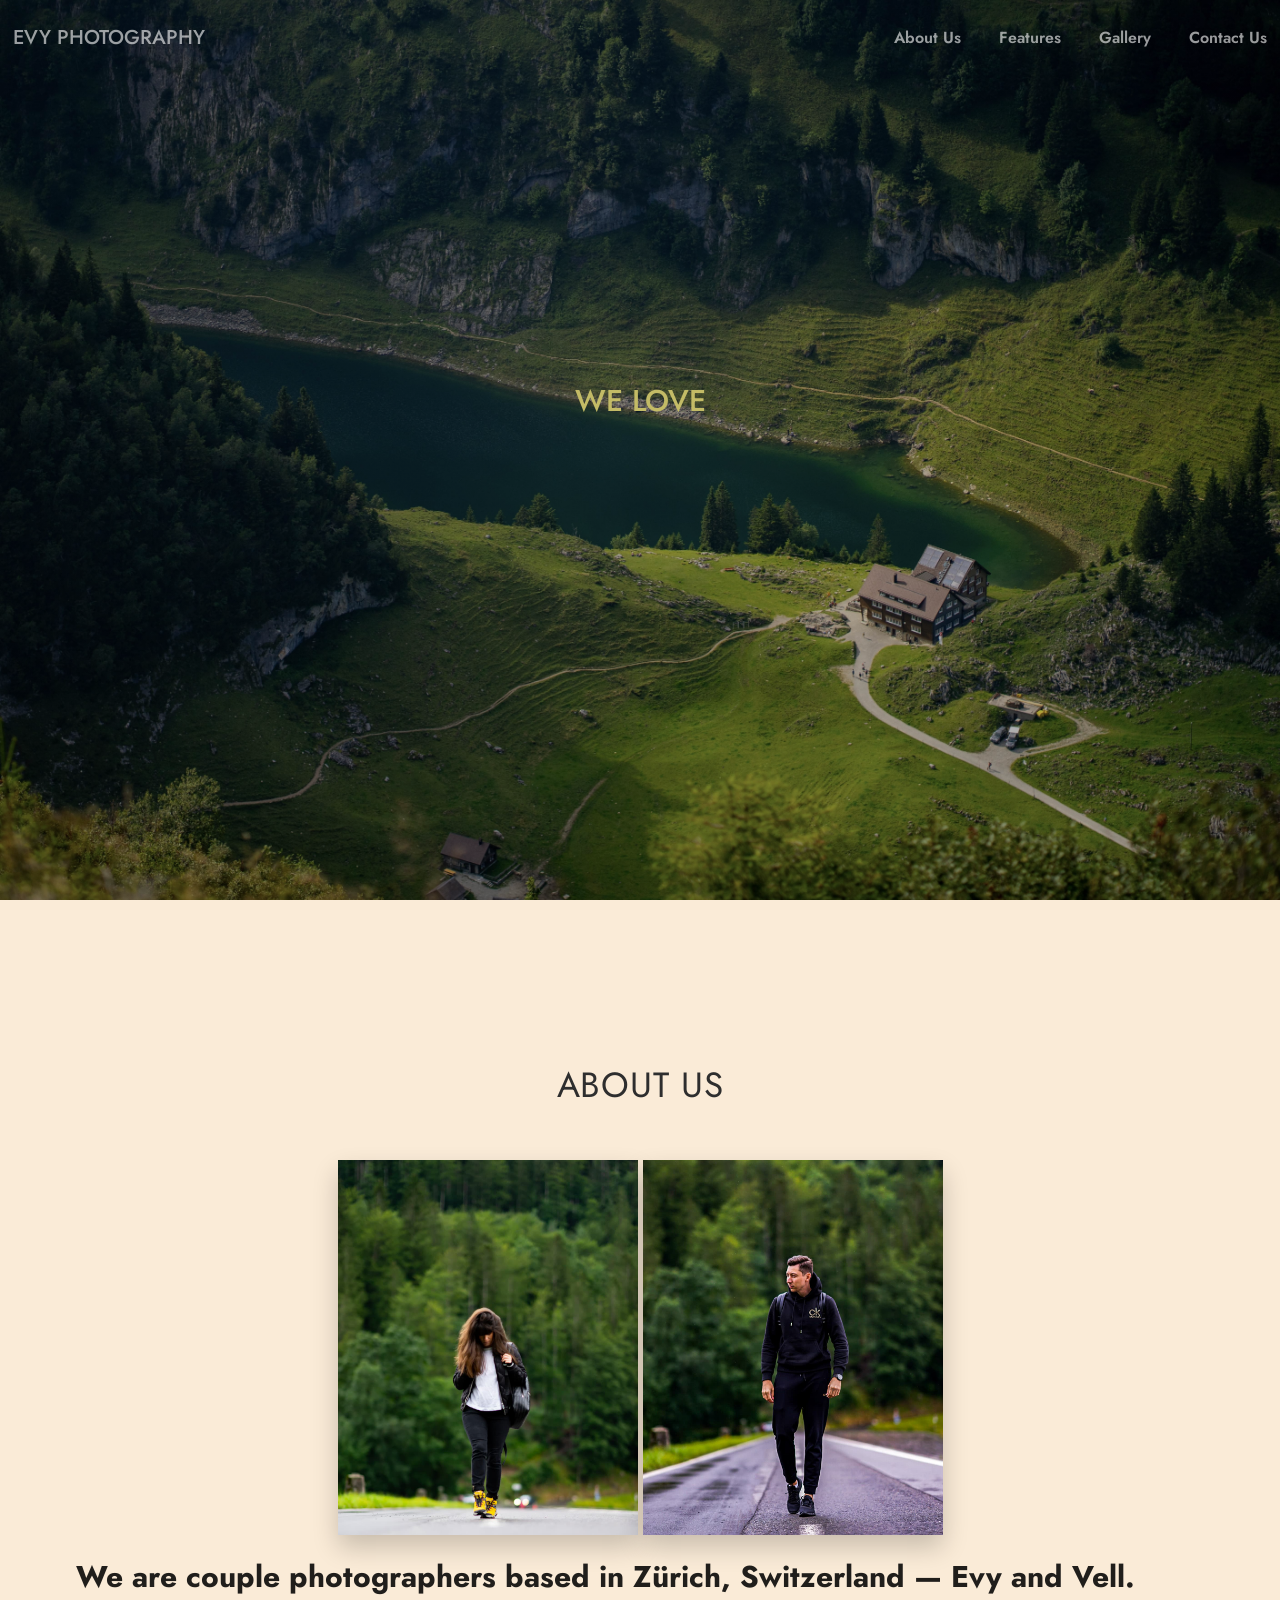
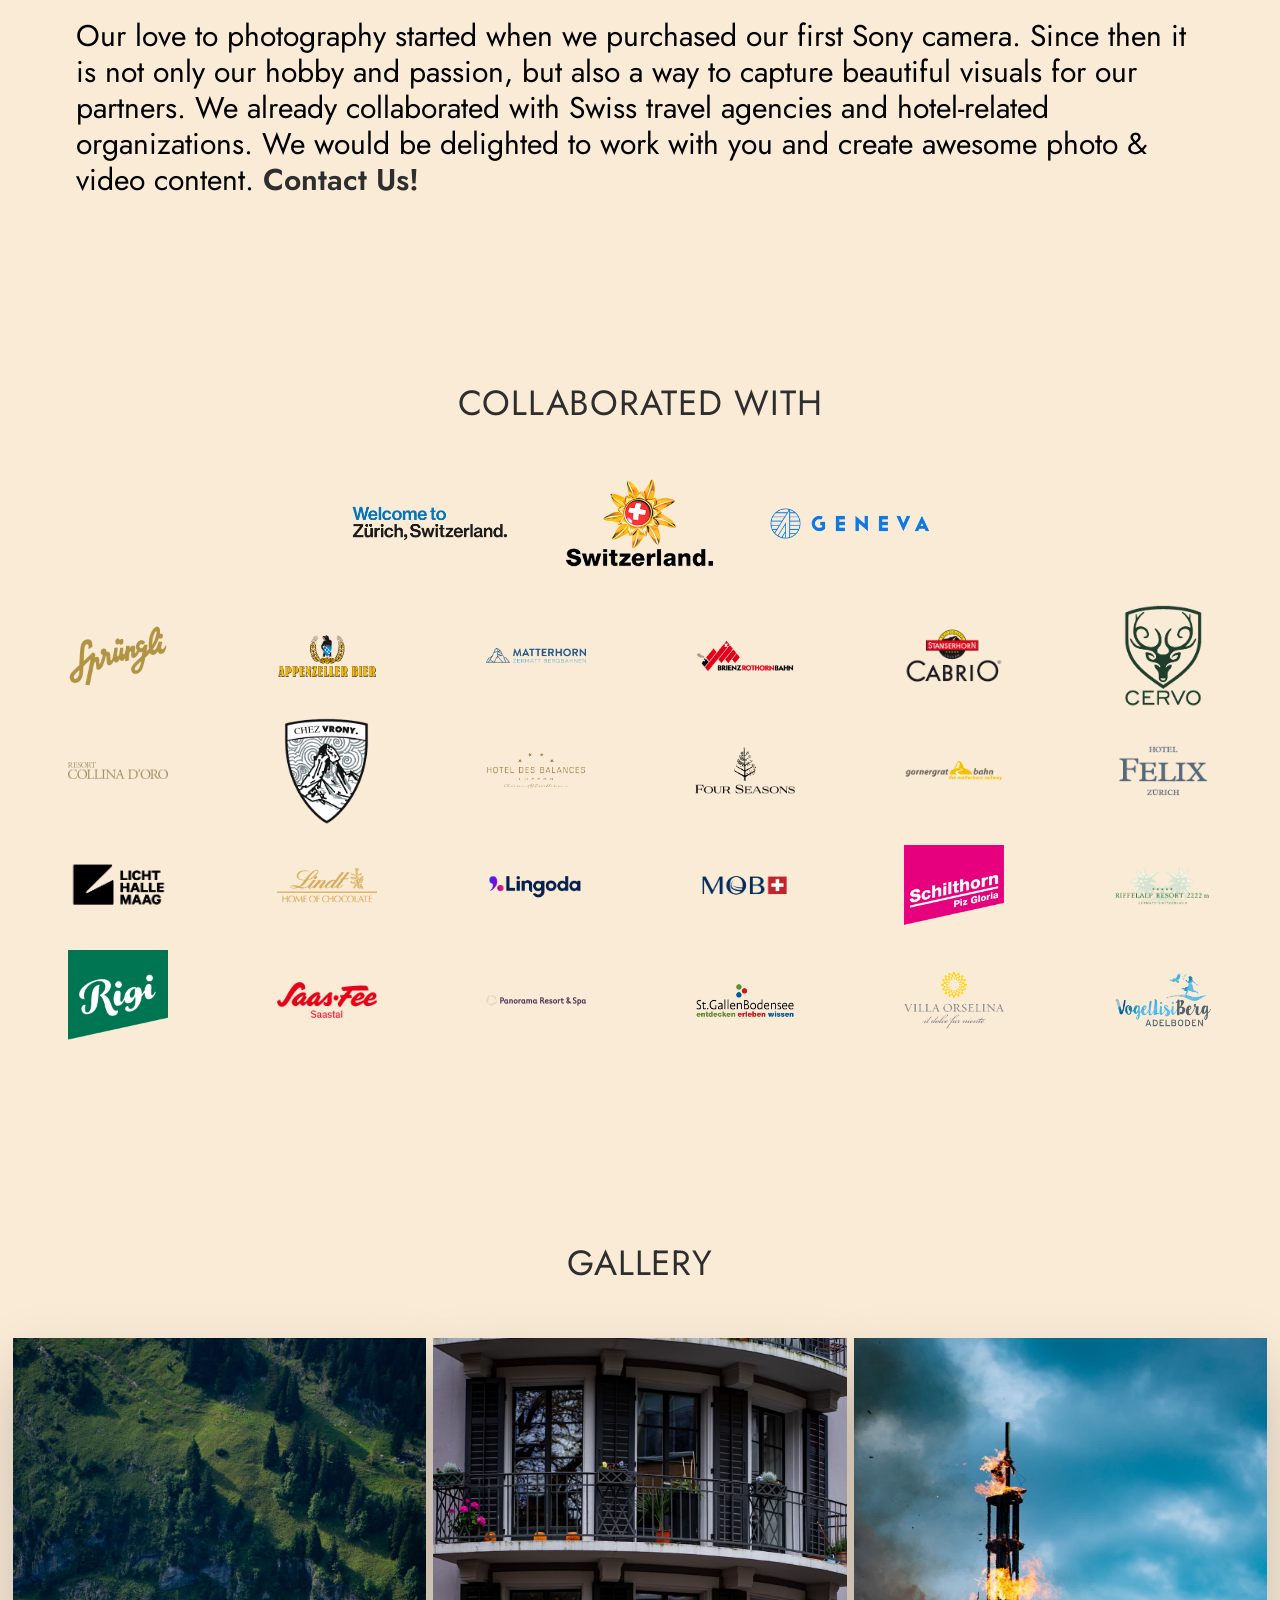
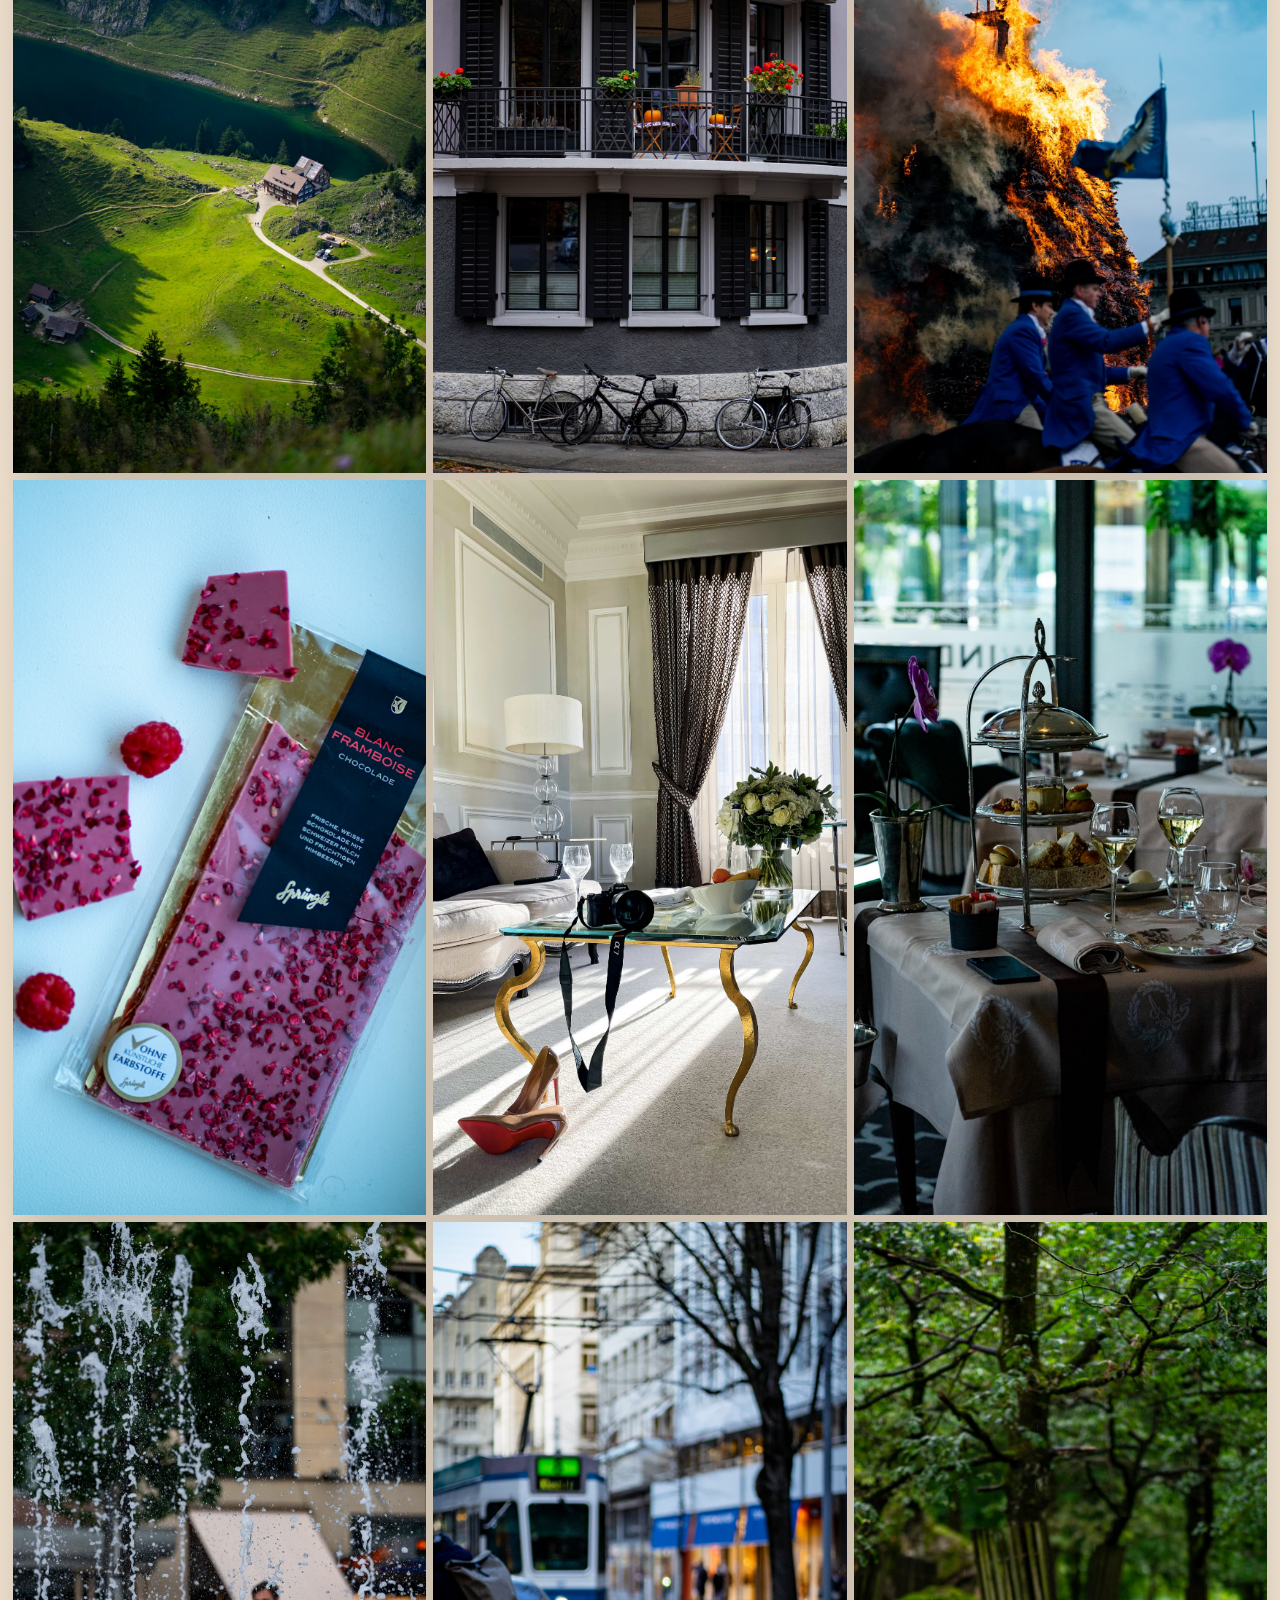
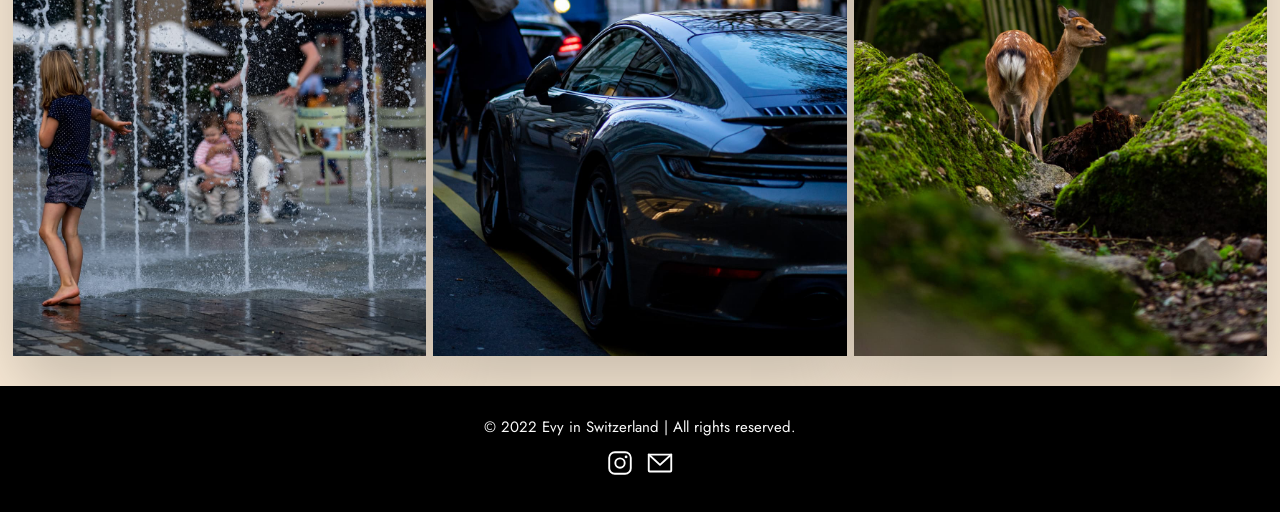
==== commit 5c9b34c7: "favicon img and media" ====
--- a/index.html
+++ b/index.html
@@ -4,10 +4,13 @@
     <meta charset="UTF-8" />
     <meta http-equiv="X-UA-Compatible" content="IE=edge" />
     <meta name="viewport" content="width=device-width, initial-scale=1.0" />
+    <link rel="apple-touch-icon" href="./img/apple-touch-icon.png" />
+    <link rel="icon" type="image/png" href="./img/favicon-32x32.png" />
+    <link rel="icon" type="image/png" href="./img/favicon-16x16.png" />
     <link rel="stylesheet" href="scss/style.css" />
     <script src="https://cdn.jsdelivr.net/npm/typed.js@2.0.12"></script>
     <script defer src="js/script.js"></script>
-    <title>Evy in Switzerland</title>
+    <title>Evy Photographer</title>
   </head>
   <body>
     <header class="header">
@@ -56,20 +59,27 @@
       <section class="about" id="about">
         <h2 class="text about__text">About us</h2>
         <div class="about__container">
-          <img src="./img/team/team1.jpg" alt="Evy" class="about__img" />
-          <img src="./img/team/team2.JPG" alt="Vell" class="about__img" />
-          <p class="about__description">
-            We are couple photographers based in Zürich, Switzerland &mdash; Evy
-            and Vell. Our love to photography started when we purchased our
-            first Sony camera. Since then it is not only our hobby and passion,
-            but also a way to capture beautiful visuals for our partners. We
-            already collaborated with Swiss travel agencies and hotel-related
-            organizations. We would be delighted to work with you and create
-            awesome photo & video content.
-            <a href="mailto: evyinswitzerland@gmail.com" class="about__email"
-              >Contact Us!</a
-            >
-          </p>
+          <div class="about__image">
+            <img src="./img/team/team1.jpg" alt="Evy" class="about__img" />
+            <img src="./img/team/team2.JPG" alt="Vell" class="about__img" />
+          </div>
+          <div class="about__title">
+            <h2 class="about__info">
+              We are couple photographers based in Zürich, Switzerland &mdash;
+              Evy and Vell.
+            </h2>
+            <p class="about__description">
+              Our love to photography started when we purchased our first Sony
+              camera. Since then it is not only our hobby and passion, but also
+              a way to capture beautiful visuals for our partners. We already
+              collaborated with Swiss travel agencies and hotel-related
+              organizations. We would be delighted to work with you and create
+              awesome photo & video content.
+              <a href="mailto: evyinswitzerland@gmail.com" class="about__email"
+                >Contact Us!</a
+              >
+            </p>
+          </div>
         </div>
       </section>
 
--- a/scss/style.css
+++ b/scss/style.css
@@ -1 +1 @@
-@import"https://fonts.googleapis.com/css2?family=Jost:wght@400;500;600;700&display=swap";*{padding:0;margin:0;box-sizing:border-box}html{font-size:62.5%}:root{--primary-font: "Jost", sans-serif;--main-text-color: rgba(255, 255, 255, 0.6);--section-text-color: #2e2e2e}body{font-family:var(--primary-font);background:#faebd7;-webkit-text-size-adjust:100%;-ms-text-size-adjust:100%;-moz-text-size-adjust:100%;-moz-osx-font-smoothing:grayscale;-webkit-font-smoothing:antialiased;text-rendering:optimizeLegibility}body.fixscreen{overflow:hidden}[class*=__container]{max-width:132rem;margin:0 auto;padding:0 1.3rem}ul{list-style:none}.sticky .header{position:fixed;top:0;height:8rem;background-color:rgba(0,0,0,.87);z-index:100;box-shadow:0 1.2rem 3.2rem rgba(0,0,0,.03);transition:all .4s ease-in-out}.text{font-family:var(--primary-font);font-size:3.5rem;text-transform:uppercase;letter-spacing:.75px;font-weight:400;text-align:center;padding-top:8rem;margin-bottom:5rem;color:var(--section-text-color)}@media(max-width: 27rem){.text{font-size:2.5rem}}.header{width:100%;position:absolute}.header__logo{font-family:var(--primary-font);font-style:normal;font-weight:500;font-size:2rem;color:var(--main-text-color);text-transform:uppercase;text-decoration:none}@media(max-width: 22.5rem){.header__logo{font-size:1.5rem}}.header__container{display:flex;justify-content:space-between;align-items:center;margin-top:2.3rem;z-index:1}.header__navigations{display:flex;align-items:center}.header__nav{display:flex;gap:3.8rem}@media(max-width: 50rem){.header__nav{display:none}}.header__nav_open{display:flex;align-items:center;justify-content:center;flex-direction:column;overflow:auto;gap:8rem;position:absolute;top:0;left:0;height:100vh;width:100vw;background:linear-gradient(to right bottom, rgb(0, 0, 0), rgba(54, 54, 54, 0.7))}.header__link{font-family:var(--primary-font);font-style:normal;font-weight:600;text-decoration:none;font-size:16px;line-height:24px;color:var(--main-text-color);transition:all .3s ease-in-out}.header__link:hover{opacity:.9;color:#fff}@media(max-width: 50rem){.header__link{font-size:3rem}}.header__menu{display:none}@media(max-width: 50rem){.header__menu{display:block;cursor:pointer}}.header__menu>span{display:block;width:3rem;height:2px;background-color:var(--main-text-color);transform-origin:5px 1px;transition:all .3s ease-in-out}.header__menu>span:hover{opacity:.9;color:#fff}.header__menu>span:not(:last-child){margin-bottom:5px}.header__menu.open>span:first-child{transform:rotate(45deg)}.header__menu.open>span:nth-child(2){opacity:0}.header__menu.open>span:last-child{width:3rem;transform:rotate(-45deg)}.content{display:flex;height:100vh;width:100%;background:linear-gradient(180deg, rgba(0, 0, 0, 0.3), rgba(0, 0, 0, 0.3))}.content__subtext{font-family:var(--primary-font);font-weight:500;font-size:3rem;text-transform:uppercase;color:#c3bb66}@media(max-width: 50rem){.content__subtext{font-size:2rem}}.content__container{display:flex;justify-content:center;align-items:center;flex-direction:column}.content__text{font-family:var(--primary-font);font-weight:700;height:10rem;font-size:10rem;color:var(--main-text-color)}@media(max-width: 50rem){.content__text{font-size:8rem}}@media(max-width: 32rem){.content__text{font-size:4.5rem}}.content__images{display:flex;justify-content:center}.content__img{display:flex;height:100vh;width:100%;position:absolute;-o-object-fit:cover;object-fit:cover;top:0;z-index:-1}.about{margin-top:8rem}.about__container{display:flex;gap:3rem}@media(max-width: 50rem){.about__container{gap:2rem;max-width:60rem;flex-direction:column}}.about__img{width:30rem;border-radius:10px;box-shadow:0 3.2rem 6.4rem rgba(0,0,0,.2)}.about__title{font-family:var(--primary-font);font-weight:600;font-size:3rem;line-height:1.2;min-width:50%;color:var(--section-text-color)}.about__description{font-size:3rem;font-weight:400;line-height:1.2}@media(max-width: 50rem){.about__description{font-size:2rem}}.about__email{font-family:var(--primary-font);font-weight:600;text-decoration:none;color:var(--section-text-color)}.features{margin-top:10rem;margin-bottom:10rem}.features__wrapper{display:grid;margin-top:3rem;justify-items:center;align-items:center;grid-template-columns:repeat(6, 1fr);grid-template-rows:repeat(4, 1fr)}@media(max-width: 50rem){.features__wrapper{grid-template-columns:repeat(3, 1fr);grid-template-rows:repeat(5, 1fr)}}.features__highlight{display:flex;gap:5rem;align-items:center;justify-content:center}@media(max-width: 50rem){.features__highlight{gap:3rem}}@media(max-width: 27rem){.features__highlight{gap:1rem}}.features__images{width:16rem}@media(max-width: 50rem){.features__images{width:13rem}}@media(max-width: 34.3rem){.features__images{width:11rem}}@media(max-width: 22.5rem){.features__images{width:9rem}}.features__img{width:10rem}@media(max-width: 50rem){.features__img{width:8rem}}@media(max-width: 22.5rem){.features__img{width:7rem}}.gallery__wrapper{display:grid;grid-template-columns:repeat(3, 1fr);gap:.7rem;justify-content:center}.gallery__image{position:relative;cursor:pointer;box-shadow:0 3.2rem 6.4rem rgba(0,0,0,.2);transition:all .4s ease}.gallery__image:hover{transform:translateY(-0.5rem);box-shadow:0 3.2rem 6.4rem rgba(0,0,0,.4)}.gallery__img{display:block;-o-object-fit:cover;object-fit:cover;width:100%;height:100%}.gallery__overlay{display:flex;justify-content:center;align-items:center;font-family:var(--primary-font);position:absolute;top:0;left:0;width:100%;height:100%;background:rgba(0,0,0,.5);color:var(--main-text-color);transition:all .4s ease;opacity:0}.gallery__overlay:hover{opacity:1}.gallery__overlay:hover:hover,.gallery__overlay:hover>*{transform:translateY(0)}.gallery__overlay__overlay,.gallery__overlay>*{transform:translateY(5rem);transition:transform .4s}.gallery__title{font-size:7em;font-weight:600}.footer{display:flex;flex-direction:column;align-items:center;margin-top:3rem;background:#000;padding:3rem;color:#fff}.footer__copyright{font-family:var(--primary-font);font-weight:400;font-size:1.5rem}.footer__icons{display:flex;gap:1rem}.footer__text{font-family:var(--primary-font);font-size:1.5rem}.footer__img{padding-top:1rem;width:3rem}.footer__img:hover{opacity:.7}/*# sourceMappingURL=style.css.map */+@import"https://fonts.googleapis.com/css2?family=Jost:wght@400;500;600;700&display=swap";*{padding:0;margin:0;box-sizing:border-box}html{font-size:62.5%}:root{--primary-font: "Jost", sans-serif;--main-text-color: rgba(255, 255, 255, 0.6);--section-text-color: #2e2e2e}body{font-family:var(--primary-font);background:#faebd7;-webkit-text-size-adjust:100%;-ms-text-size-adjust:100%;-moz-text-size-adjust:100%;-moz-osx-font-smoothing:grayscale;-webkit-font-smoothing:antialiased;text-rendering:optimizeLegibility}body.fixscreen{overflow:hidden}[class*=__container]{max-width:132rem;margin:0 auto;padding:0 1.3rem}ul{list-style:none}.sticky .header{position:fixed;top:0;height:8rem;background-color:rgba(0,0,0,.87);z-index:100;box-shadow:0 1.2rem 3.2rem rgba(0,0,0,.03);transition:all .4s ease-in-out}.text{font-family:var(--primary-font);font-size:3.5rem;text-transform:uppercase;letter-spacing:.75px;font-weight:400;text-align:center;padding-top:8rem;margin-bottom:5rem;color:var(--section-text-color)}@media(max-width: 27rem){.text{font-size:2.5rem}}.header{width:100%;position:absolute}.header__logo{font-family:var(--primary-font);font-style:normal;font-weight:500;font-size:2rem;color:var(--main-text-color);text-transform:uppercase;text-decoration:none}@media(max-width: 22.5rem){.header__logo{font-size:1.5rem}}.header__container{display:flex;justify-content:space-between;align-items:center;margin-top:2.3rem;z-index:1}.header__navigations{display:flex;align-items:center}.header__nav{display:flex;gap:3.8rem}@media(max-width: 50rem){.header__nav{display:none}}.header__nav_open{display:flex;align-items:center;justify-content:center;flex-direction:column;overflow:auto;gap:8rem;position:absolute;top:0;left:0;height:100vh;width:100vw;background:linear-gradient(to right bottom, rgb(0, 0, 0), rgba(54, 54, 54, 0.7))}.header__link{font-family:var(--primary-font);font-style:normal;font-weight:600;text-decoration:none;font-size:16px;line-height:24px;color:var(--main-text-color);transition:all .3s ease-in-out}.header__link:hover{opacity:.9;color:#fff}@media(max-width: 50rem){.header__link{font-size:3rem}}.header__menu{display:none}@media(max-width: 50rem){.header__menu{display:block;cursor:pointer}}.header__menu>span{display:block;width:3rem;height:2px;background-color:var(--main-text-color);transform-origin:5px 1px;transition:all .3s ease-in-out}.header__menu>span:hover{opacity:.9;color:#fff}.header__menu>span:not(:last-child){margin-bottom:5px}.header__menu.open>span:first-child{transform:rotate(45deg)}.header__menu.open>span:nth-child(2){opacity:0}.header__menu.open>span:last-child{width:3rem;transform:rotate(-45deg)}.content{display:flex;height:100vh;width:100%;background:linear-gradient(180deg, rgba(0, 0, 0, 0.3), rgba(0, 0, 0, 0.3))}.content__subtext{font-family:var(--primary-font);font-weight:500;font-size:3rem;text-transform:uppercase;color:#c3bb66}@media(max-width: 50rem){.content__subtext{font-size:2rem}}.content__container{display:flex;justify-content:center;align-items:center;flex-direction:column}.content__text{font-family:var(--primary-font);font-weight:700;height:10rem;font-size:10rem;color:var(--main-text-color)}@media(max-width: 50rem){.content__text{font-size:8rem}}@media(max-width: 32rem){.content__text{font-size:4.5rem}}.content__images{display:flex;justify-content:center}.content__img{display:flex;height:100vh;width:100%;position:absolute;-o-object-fit:cover;object-fit:cover;top:0;z-index:-1}.about{margin-top:8rem}@media(max-width: 28.1rem){.about{margin-top:0}}.about__container{display:flex;gap:3rem}@media(max-width: 80rem){.about__container{gap:2rem;flex-direction:column;align-items:center}}.about__image{display:flex;gap:.5rem}@media(max-width: 50rem){.about__image{gap:.2rem}}@media(max-width: 28.1rem){.about__image{flex-direction:column}}.about__img{-o-object-fit:cover;object-fit:cover;max-width:30rem;box-shadow:0 1.2rem 2.4rem rgba(0,0,0,.2)}@media(max-width: 39rem){.about__img{width:50%}}@media(max-width: 28.1rem){.about__img{width:100%}}.about__title{max-width:90%}@media(max-width: 50rem){.about__title{max-width:100%}}.about__info{font-family:var(--primary-font);font-style:normal;font-weight:700;font-size:3rem;margin-bottom:2rem;opacity:.87}@media(max-width: 50rem){.about__info{font-size:2.5rem;margin-bottom:1rem}}@media(max-width: 28.1rem){.about__info{font-size:2rem}}.about__description{font-size:3rem;font-weight:400;line-height:1.2}@media(max-width: 50rem){.about__description{font-size:2rem}}.about__email{font-family:var(--primary-font);font-weight:600;text-decoration:none;color:var(--section-text-color)}.features{margin-top:10rem;margin-bottom:10rem}.features__wrapper{display:grid;margin-top:3rem;justify-items:center;align-items:center;grid-template-columns:repeat(6, 1fr);grid-template-rows:repeat(4, 1fr)}@media(max-width: 50rem){.features__wrapper{grid-template-columns:repeat(3, 1fr);grid-template-rows:repeat(5, 1fr)}}.features__highlight{display:flex;gap:5rem;align-items:center;justify-content:center}@media(max-width: 50rem){.features__highlight{gap:3rem}}@media(max-width: 27rem){.features__highlight{gap:1rem}}.features__images{width:16rem}@media(max-width: 50rem){.features__images{width:13rem}}@media(max-width: 34.3rem){.features__images{width:11rem}}@media(max-width: 22.5rem){.features__images{width:9rem}}.features__img{width:10rem}@media(max-width: 50rem){.features__img{width:8rem}}@media(max-width: 22.5rem){.features__img{width:7rem}}.gallery__wrapper{display:grid;grid-template-columns:repeat(3, 1fr);gap:.7rem;justify-content:center}@media(max-width: 28.1rem){.gallery__wrapper{grid-template-columns:repeat(1, 1fr)}}.gallery__image{position:relative;cursor:pointer;box-shadow:0 3.2rem 6.4rem rgba(0,0,0,.2);transition:all .4s ease}.gallery__image:hover{transform:translateY(-0.5rem);box-shadow:0 3.2rem 6.4rem rgba(0,0,0,.4)}.gallery__img{display:block;-o-object-fit:cover;object-fit:cover;width:100%;height:100%}.gallery__overlay{display:flex;justify-content:center;align-items:center;font-family:var(--primary-font);position:absolute;top:0;left:0;width:100%;height:100%;background:rgba(0,0,0,.5);color:var(--main-text-color);transition:all .4s ease;opacity:0}.gallery__overlay:hover{opacity:1}.gallery__overlay:hover:hover,.gallery__overlay:hover>*{transform:translateY(0)}.gallery__overlay__overlay,.gallery__overlay>*{transform:translateY(5rem);transition:transform .4s}.gallery__title{font-size:7rem;font-weight:600}@media(max-width: 78.8rem){.gallery__title{font-size:5rem}}@media(max-width: 54.6rem){.gallery__title{font-size:4rem}}@media(max-width: 44.6rem){.gallery__title{font-size:3rem}}.footer{display:flex;flex-direction:column;align-items:center;margin-top:3rem;background:#000;padding:3rem;color:#fff}.footer__copyright{font-family:var(--primary-font);font-weight:400;font-size:1.5rem}.footer__icons{display:flex;gap:1rem}.footer__text{font-family:var(--primary-font);font-size:1.5rem}.footer__img{padding-top:1rem;width:3rem}.footer__img:hover{opacity:.7}/*# sourceMappingURL=style.css.map */
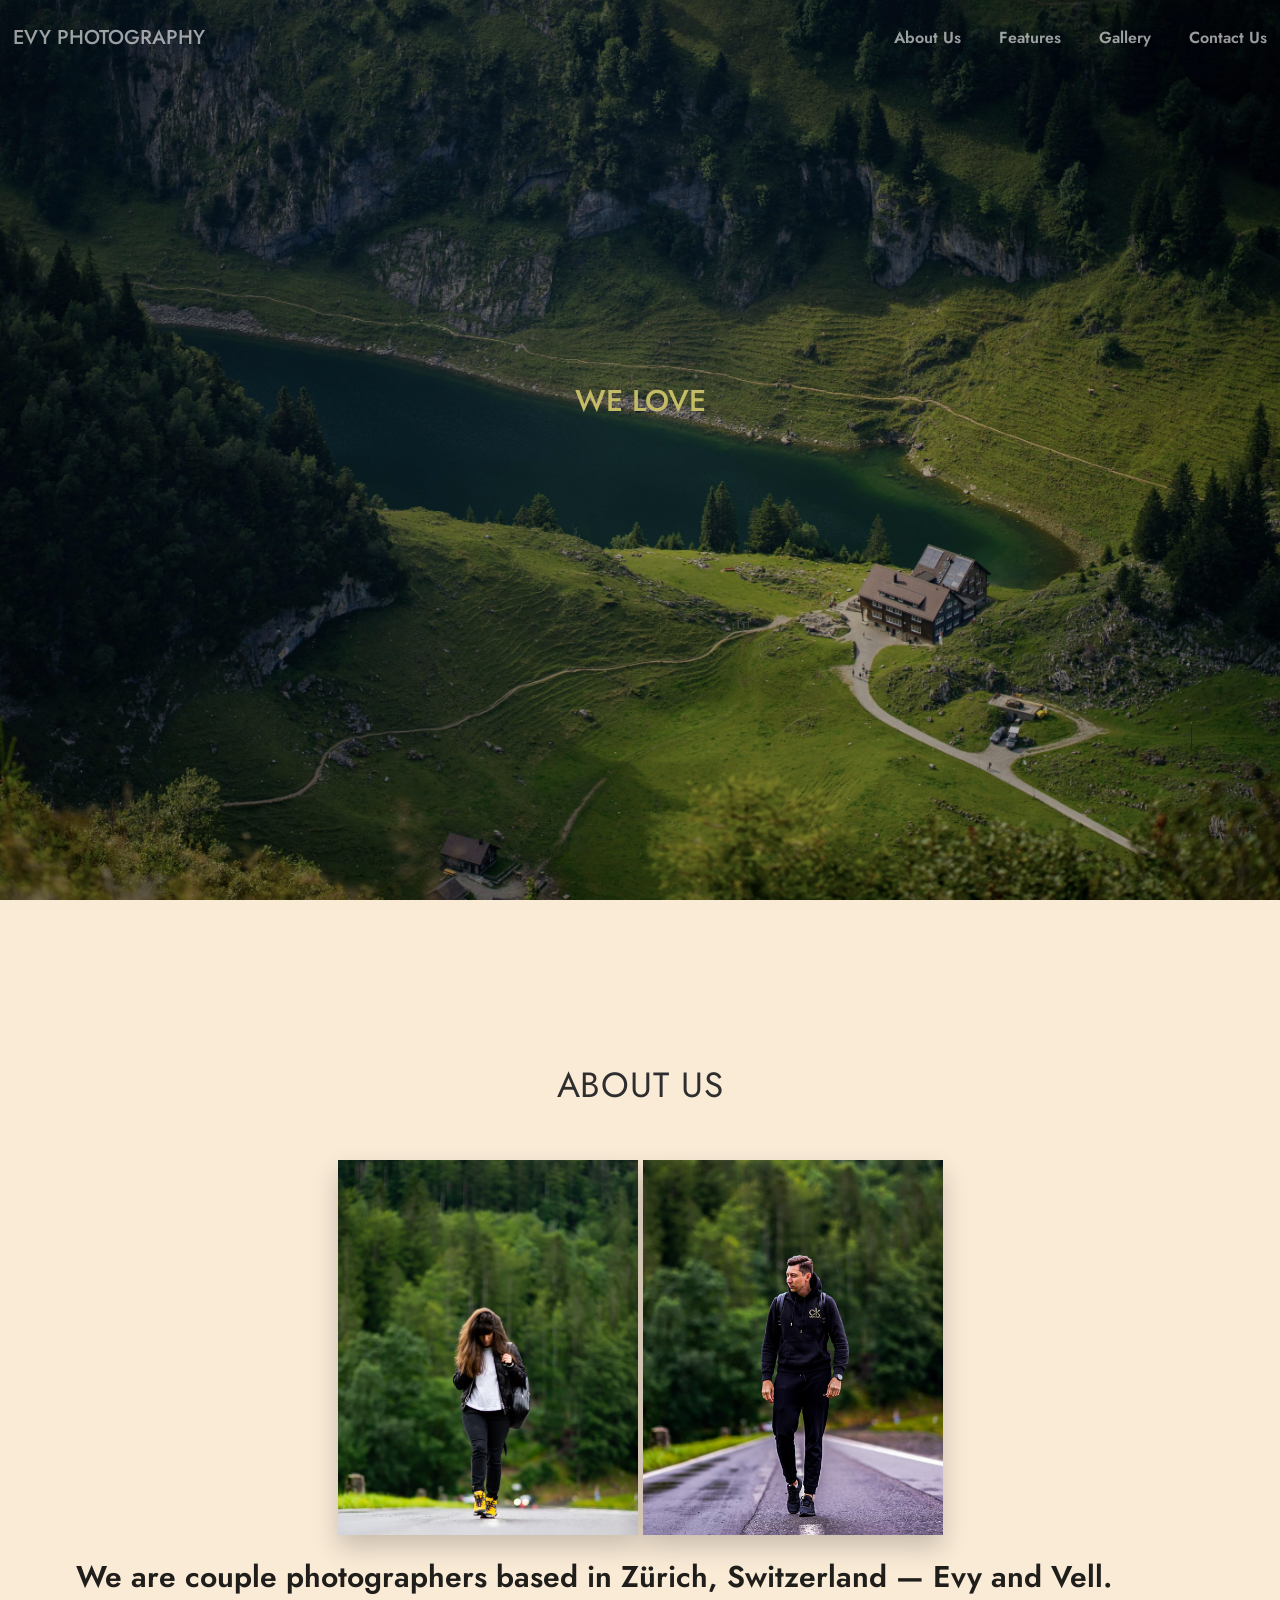
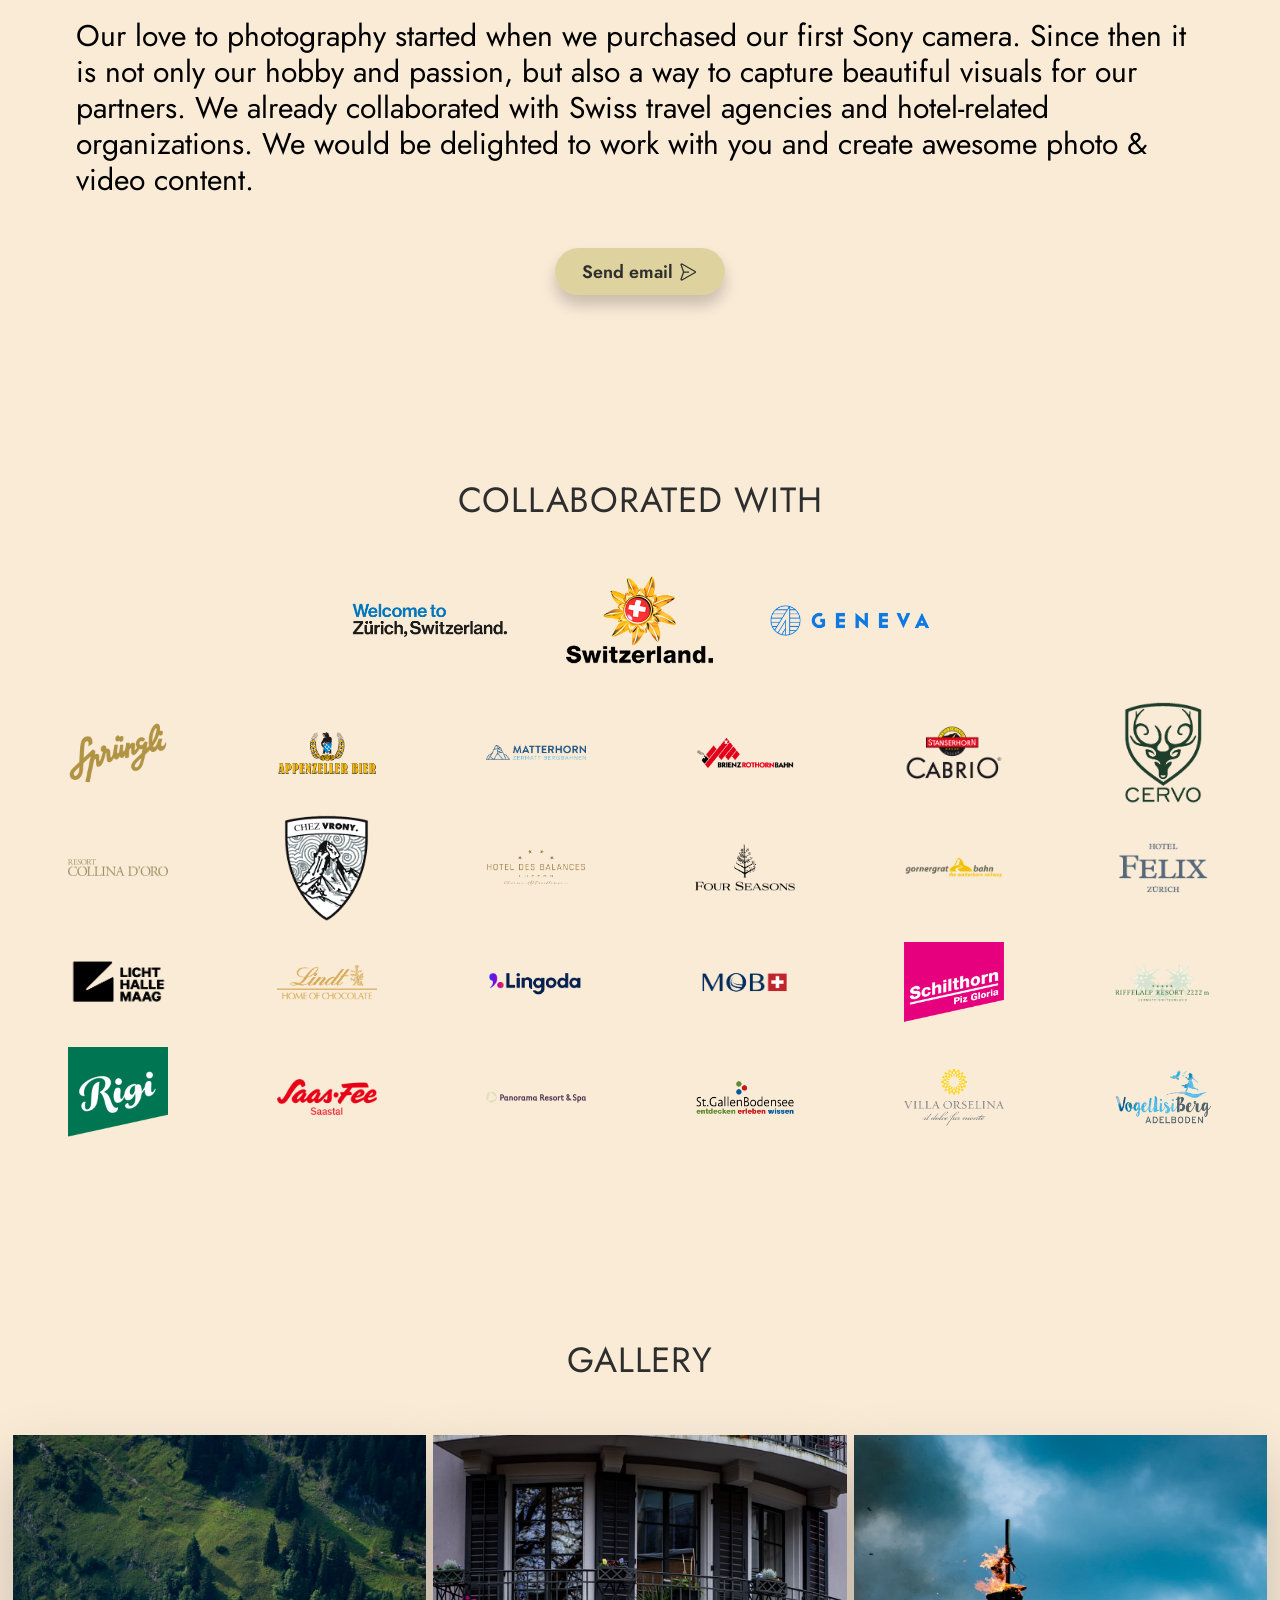
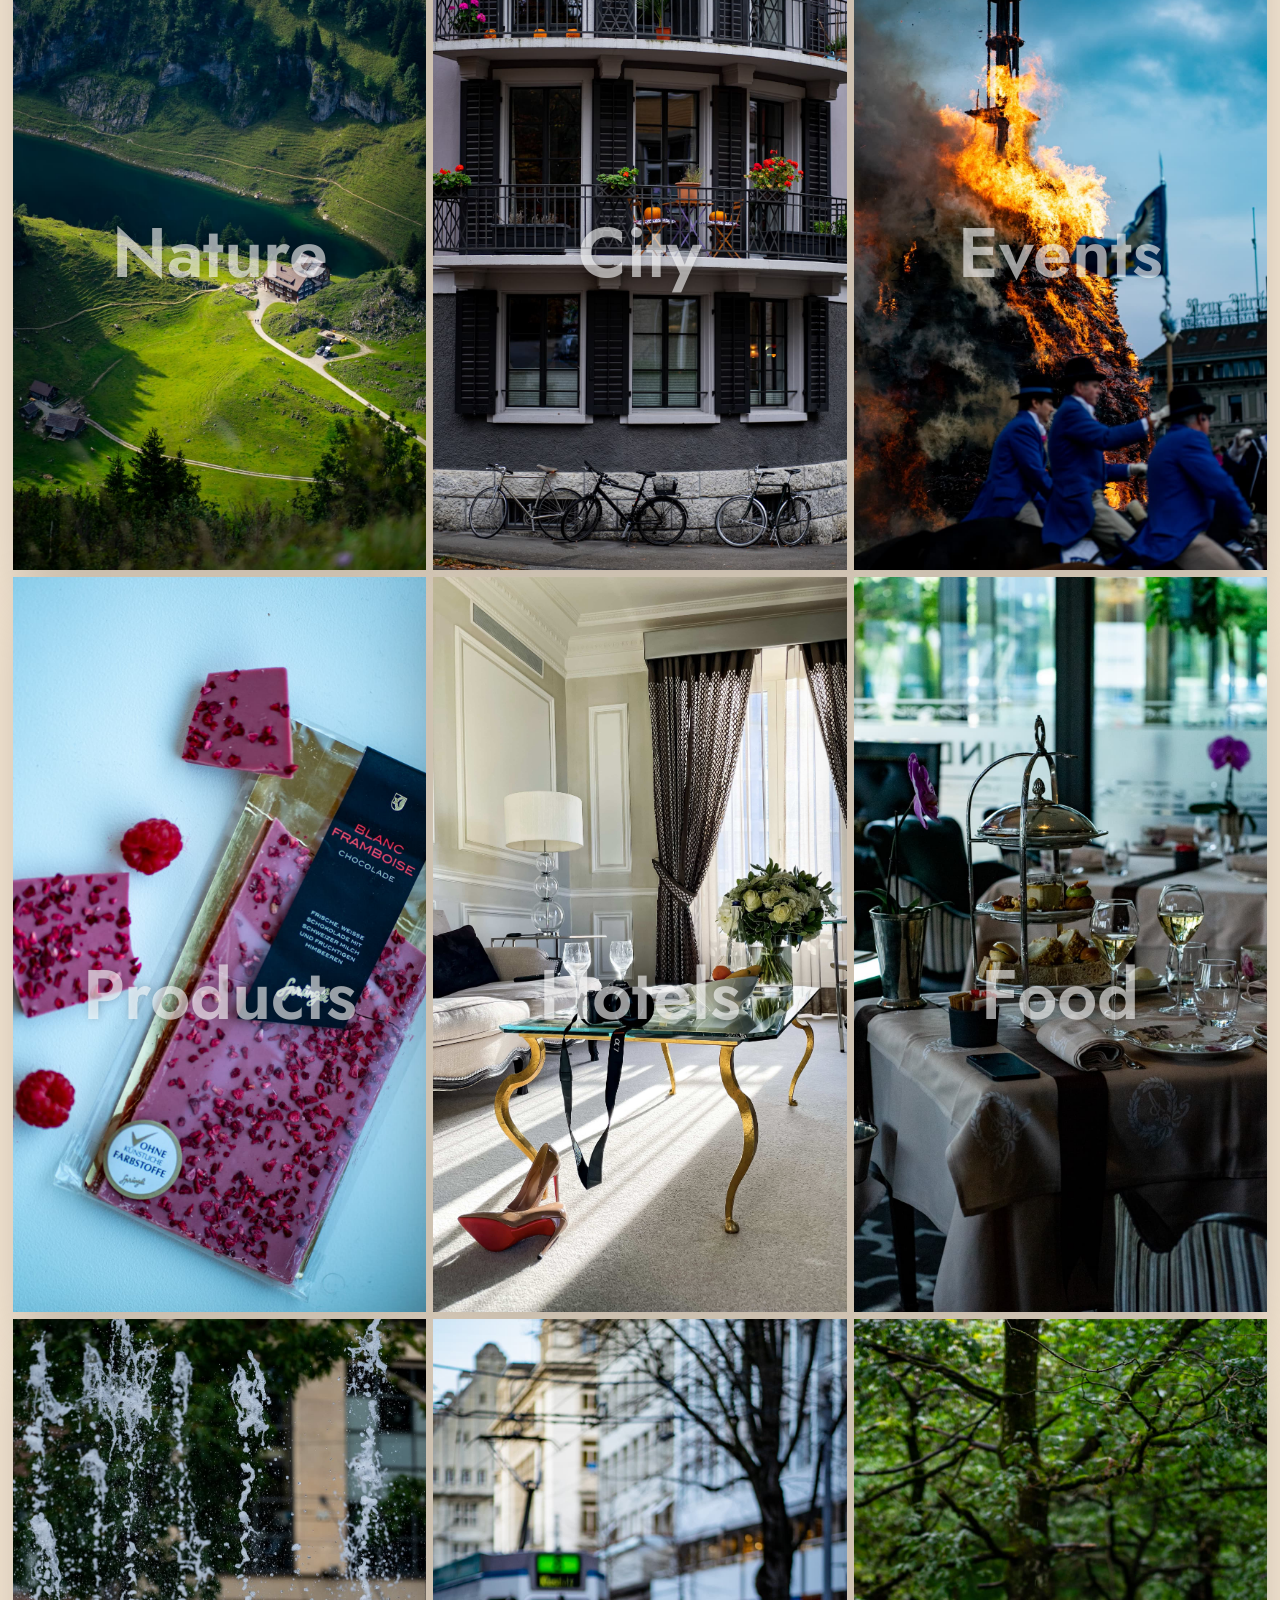
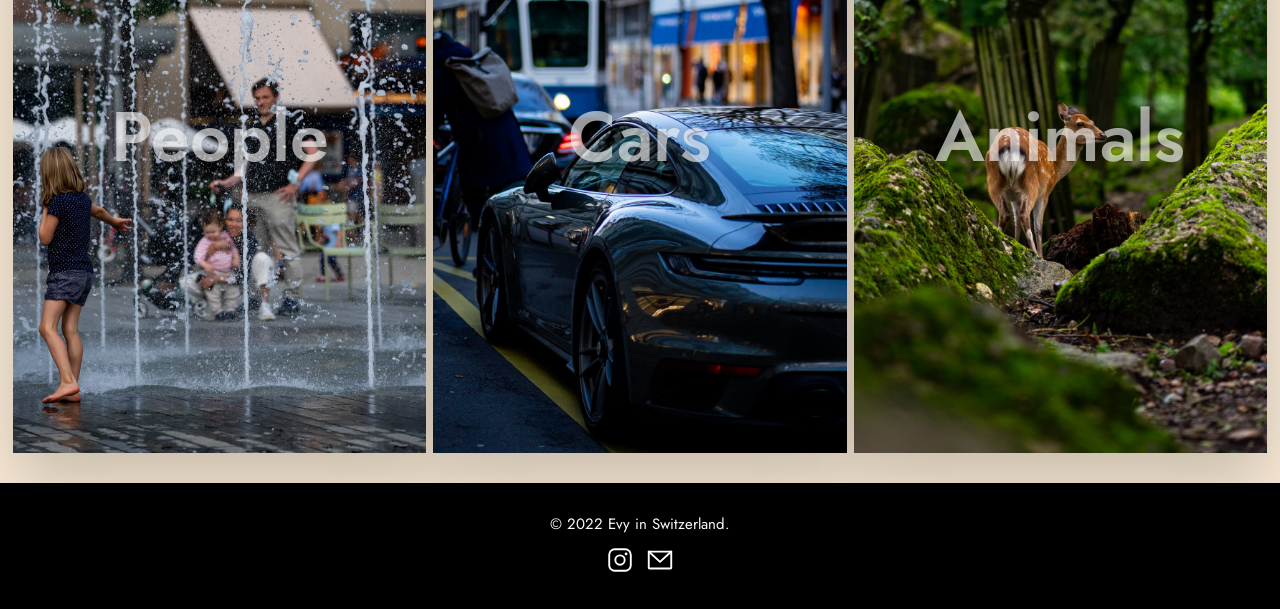
==== commit aa2faf01: "modal js" ====
--- a/index.html
+++ b/index.html
@@ -8,7 +8,6 @@
     <link rel="icon" type="image/png" href="./img/favicon-32x32.png" />
     <link rel="icon" type="image/png" href="./img/favicon-16x16.png" />
     <link rel="stylesheet" href="scss/style.css" />
-    <script src="https://cdn.jsdelivr.net/npm/typed.js@2.0.12"></script>
     <script defer src="js/script.js"></script>
     <title>Evy Photographer</title>
   </head>
@@ -16,7 +15,7 @@
     <header class="header">
       <div class="header__container">
         <a href="#" class="header__logo">Evy photography</a>
-        <div class="header__navigations">
+        <nav class="header__navigations">
           <ul class="header__nav">
             <li>
               <a href="#about" class="header__link">About Us</a>
@@ -31,7 +30,7 @@
               <a href="#contact" class="header__link">Contact Us</a>
             </li>
           </ul>
-        </div>
+        </nav>
         <div class="header__menu">
           <span></span>
           <span></span>
@@ -40,7 +39,7 @@
       </div>
     </header>
     <main>
-      <section class="content">
+      <div class="content">
         <div class="content__container">
           <span class="content__subtext">we love</span>
           <h1 class="content__text"></h1>
@@ -54,7 +53,7 @@
             <img src="./img/BG-3.jpg" alt="Swiss nature" class="content__img" />
           </div>
         </div>
-      </section>
+      </div>
 
       <section class="about" id="about">
         <h2 class="text about__text">About us</h2>
@@ -75,11 +74,17 @@
               collaborated with Swiss travel agencies and hotel-related
               organizations. We would be delighted to work with you and create
               awesome photo & video content.
-              <a href="mailto: evyinswitzerland@gmail.com" class="about__email"
-                >Contact Us!</a
-              >
             </p>
           </div>
+        </div>
+        <div class="about__btn">
+          <a href="mailto: evyinswitzerland@gmail.com" class="about__email"
+            >Send email
+            <img
+              src="./img/paper-plane-right.svg"
+              alt="paper plane"
+              class="about__send"
+          /></a>
         </div>
       </section>
 
@@ -87,87 +92,135 @@
         <div class="features__container">
           <h2 class="text features__text">Collaborated with</h2>
           <div class="features__highlight">
-            <img src="./img/logo/zurich.png" alt="" class="features__images" />
+            <img
+              src="./img/logo/zurich.png"
+              alt="logo 1"
+              class="features__images"
+            />
             <img
               src="./img/logo/my_switzerland.png"
-              alt=""
+              alt="logo 2"
               class="features__images"
             />
-            <img src="./img/logo/geneva.png" alt="" class="features__images" />
+            <img
+              src="./img/logo/geneva.png"
+              alt="logo 3"
+              class="features__images"
+            />
           </div>
           <div class="features__wrapper">
             <img
               src="./img/logo/Confiserie_Sprüngli.png"
-              alt=""
+              alt="logo 4"
               class="features__img"
             />
             <img
               src="./img/logo/Appenzeller_Bier.png"
-              alt=""
-              class="features__img"
-            />
-            <img src="./img/logo/bergbahnen.png" alt="" class="features__img" />
+              alt="logo 5"
+              class="features__img"
+            />
+            <img
+              src="./img/logo/bergbahnen.png"
+              alt="logo 6"
+              class="features__img"
+            />
             <img
               src="./img/logo/Brienz-Rothorn-Bahn.png"
-              alt=""
-              class="features__img"
-            />
-            <img src="./img/logo/cabrio.png" alt="" class="features__img" />
-            <img src="./img/logo/cervo.png" alt="" class="features__img" />
-            <img src="./img/logo/Collina.png" alt="" class="features__img" />
-            <img src="./img/logo/vrony.png" alt="" class="features__img" />
+              alt="logo 7"
+              class="features__img"
+            />
+            <img
+              src="./img/logo/cabrio.png"
+              alt="logo 8"
+              class="features__img"
+            />
+            <img
+              src="./img/logo/cervo.png"
+              alt="logo 9"
+              class="features__img"
+            />
+            <img
+              src="./img/logo/Collina.png"
+              alt="logo 10"
+              class="features__img"
+            />
+            <img
+              src="./img/logo/vrony.png"
+              alt="logo 11"
+              class="features__img"
+            />
             <img
               src="./img/logo/des-balances.png"
-              alt=""
+              alt="logo 12"
               class="features__img"
             />
             <img
               src="./img/logo/Four_Seasons.png"
-              alt=""
+              alt="logo 13"
               class="features__img"
             />
             <img
               src="./img/logo/Gornergrat_Bahn.png"
-              alt=""
+              alt="logo 14"
               class="features__img"
             />
             <img
               src="./img/logo/hotel-felix.png"
-              alt=""
+              alt="logo 15"
               class="features__img"
             />
             <img
               src="./img/logo/Lichthalle_MAAG.png"
-              alt=""
-              class="features__img"
-            />
-            <img src="./img/logo/lindt.png" alt="" class="features__img" />
-            <img src="./img/logo/lingoda.png" alt="" class="features__img" />
-            <img src="./img/logo/mob.png" alt="" class="features__img" />
-            <img src="./img/logo/schilthorn.png" alt="" class="features__img" />
+              alt="logo 16"
+              class="features__img"
+            />
+            <img
+              src="./img/logo/lindt.png"
+              alt="logo 17"
+              class="features__img"
+            />
+            <img
+              src="./img/logo/lingoda.png"
+              alt="logo 18"
+              class="features__img"
+            />
+            <img src="./img/logo/mob.png" alt="logo 19" class="features__img" />
+            <img
+              src="./img/logo/schilthorn.png"
+              alt="logo 20"
+              class="features__img"
+            />
             <img
               src="./img/logo/Riffelalp_Resort_222m.png"
-              alt=""
-              class="features__img"
-            />
-            <img src="./img/logo/Rigi.png" alt="" class="features__img" />
-            <img src="./img/logo/saas-fee.png" alt="" class="features__img" />
+              alt="logo 21"
+              class="features__img"
+            />
+            <img
+              src="./img/logo/Rigi.png"
+              alt="logo 22"
+              class="features__img"
+            />
+            <img
+              src="./img/logo/saas-fee.png"
+              alt="logo 23"
+              class="features__img"
+            />
             <img
               src="./img/logo/panorama-resort-quer.png"
-              alt=""
+              alt="logo 24"
               class="features__img"
             />
             <img
               src="./img/logo/St.Gallen-Bodensee_Tourismus.png"
-              alt=""
+              alt="logo 25"
               class="features__img"
             />
             <img
               src="./img/logo/VillaOrselina.png"
-              alt=""
-              class="features__img"
-            />
-            <img src="./img/logo/VLB.png" alt="" class="features__img" />
+              alt="logo 26"
+              class="features__img"
+            />
+            <img src="./img/logo/VLB.png" alt="logo 27" class="features__img" />
           </div>
         </div>
       </section>
@@ -177,70 +230,76 @@
           <h2 class="text gallery__text">gallery</h2>
           <div class="gallery__wrapper">
             <div class="gallery__image">
-              <img src="./img/gallery/nature.jpg" alt="" class="gallery__img" />
-              <div class="gallery__overlay">
-                <p class="gallery__title">Nature</p>
-              </div>
-            </div>
-            <div class="gallery__image">
-              <img src="./img/gallery/city.jpg" alt="" class="gallery__img" />
-              <div class="gallery__overlay">
-                <p class="gallery__title">City</p>
-              </div>
-            </div>
-            <div class="gallery__image">
-              <img src="./img/gallery/events.jpg" alt="" class="gallery__img" />
-              <div class="gallery__overlay">
-                <p class="gallery__title">Events</p>
-              </div>
-            </div>
-            <div class="gallery__image">
-              <img
-                src="./img/gallery/products.jpg"
-                alt=""
-                class="gallery__img"
-              />
-              <div class="gallery__overlay">
-                <p class="gallery__title">Products</p>
-              </div>
-            </div>
-            <div class="gallery__image">
-              <img src="./img/gallery/hotels.jpg" alt="" class="gallery__img" />
-              <div class="gallery__overlay">
-                <p class="gallery__title">Hotels</p>
-              </div>
-            </div>
-            <div class="gallery__image">
-              <img
-                src="./img/gallery/restaurants.jpg"
-                alt=""
-                class="gallery__img"
-              />
-              <div class="gallery__overlay">
-                <p class="gallery__title">Restaurants</p>
-              </div>
-            </div>
-            <div class="gallery__image">
-              <img src="./img/gallery/people.jpg" alt="" class="gallery__img" />
-              <div class="gallery__overlay">
-                <p class="gallery__title">People</p>
-              </div>
-            </div>
-            <div class="gallery__image">
-              <img src="./img/gallery/cars.jpg" alt="" class="gallery__img" />
-              <div class="gallery__overlay">
-                <p class="gallery__title">Cars</p>
-              </div>
-            </div>
-            <div class="gallery__image">
-              <img
-                src="./img/gallery/animals.jpg"
-                alt=""
-                class="gallery__img"
-              />
-              <div class="gallery__overlay">
-                <p class="gallery__title">Animals</p>
-              </div>
+              <img
+                src="./img/gallery/img1.jpg"
+                alt="Nature view"
+                class="gallery__img"
+              />
+              <p class="gallery__title">Nature</p>
+            </div>
+            <div class="gallery__image">
+              <img
+                src="./img/gallery/img2.jpg"
+                alt="City view"
+                class="gallery__img"
+              />
+              <p class="gallery__title">City</p>
+            </div>
+            <div class="gallery__image">
+              <img
+                src="./img/gallery/img3.jpg"
+                alt="Events"
+                class="gallery__img"
+              />
+              <p class="gallery__title">Events</p>
+            </div>
+            <div class="gallery__image">
+              <img
+                src="./img/gallery/img4.jpg"
+                alt="Products"
+                class="gallery__img"
+              />
+              <p class="gallery__title">Products</p>
+            </div>
+            <div class="gallery__image">
+              <img
+                src="./img/gallery/img5.jpg"
+                alt="Hotels view"
+                class="gallery__img"
+              />
+              <p class="gallery__title">Hotels</p>
+            </div>
+            <div class="gallery__image">
+              <img
+                src="./img/gallery/img6.jpg"
+                alt="Food"
+                class="gallery__img"
+              />
+              <p class="gallery__title">Food</p>
+            </div>
+            <div class="gallery__image">
+              <img
+                src="./img/gallery/img7.jpg"
+                alt="People"
+                class="gallery__img"
+              />
+              <p class="gallery__title">People</p>
+            </div>
+            <div class="gallery__image">
+              <img
+                src="./img/gallery/img8.jpg"
+                alt="Cars"
+                class="gallery__img"
+              />
+              <p class="gallery__title">Cars</p>
+            </div>
+            <div class="gallery__image">
+              <img
+                src="./img/gallery/img9.jpg"
+                alt="Animals"
+                class="gallery__img"
+              />
+              <p class="gallery__title">Animals</p>
             </div>
           </div>
         </div>
@@ -248,9 +307,7 @@
 
       <section class="footer" id="contact">
         <div class="footer__wrapper">
-          <p class="footer__copyright">
-            &copy; 2022 Evy in Switzerland | All rights reserved.
-          </p>
+          <p class="footer__copyright">&copy; 2022 Evy in Switzerland.</p>
         </div>
         <div class="footer__icons">
           <a
@@ -269,6 +326,16 @@
           /></a>
         </div>
       </section>
+
+      <div class="popup">
+        <div class="popup__wrapper">
+          <img src="" alt="" class="popup__img" />
+          <p class="popup__title"></p>
+          <button class="popup__btn popup__btn-next"></button>
+          <button class="popup__btn popup__btn-prev"></button>
+        </div>
+      </div>
     </main>
+    <script src="https://cdn.jsdelivr.net/npm/typed.js@2.0.12"></script>
   </body>
 </html>
--- a/scss/style.css
+++ b/scss/style.css
@@ -1 +1 @@
-@import"https://fonts.googleapis.com/css2?family=Jost:wght@400;500;600;700&display=swap";*{padding:0;margin:0;box-sizing:border-box}html{font-size:62.5%}:root{--primary-font: "Jost", sans-serif;--main-text-color: rgba(255, 255, 255, 0.6);--section-text-color: #2e2e2e}body{font-family:var(--primary-font);background:#faebd7;-webkit-text-size-adjust:100%;-ms-text-size-adjust:100%;-moz-text-size-adjust:100%;-moz-osx-font-smoothing:grayscale;-webkit-font-smoothing:antialiased;text-rendering:optimizeLegibility}body.fixscreen{overflow:hidden}[class*=__container]{max-width:132rem;margin:0 auto;padding:0 1.3rem}ul{list-style:none}.sticky .header{position:fixed;top:0;height:8rem;background-color:rgba(0,0,0,.87);z-index:100;box-shadow:0 1.2rem 3.2rem rgba(0,0,0,.03);transition:all .4s ease-in-out}.text{font-family:var(--primary-font);font-size:3.5rem;text-transform:uppercase;letter-spacing:.75px;font-weight:400;text-align:center;padding-top:8rem;margin-bottom:5rem;color:var(--section-text-color)}@media(max-width: 27rem){.text{font-size:2.5rem}}.header{width:100%;position:absolute}.header__logo{font-family:var(--primary-font);font-style:normal;font-weight:500;font-size:2rem;color:var(--main-text-color);text-transform:uppercase;text-decoration:none}@media(max-width: 22.5rem){.header__logo{font-size:1.5rem}}.header__container{display:flex;justify-content:space-between;align-items:center;margin-top:2.3rem;z-index:1}.header__navigations{display:flex;align-items:center}.header__nav{display:flex;gap:3.8rem}@media(max-width: 50rem){.header__nav{display:none}}.header__nav_open{display:flex;align-items:center;justify-content:center;flex-direction:column;overflow:auto;gap:8rem;position:absolute;top:0;left:0;height:100vh;width:100vw;background:linear-gradient(to right bottom, rgb(0, 0, 0), rgba(54, 54, 54, 0.7))}.header__link{font-family:var(--primary-font);font-style:normal;font-weight:600;text-decoration:none;font-size:16px;line-height:24px;color:var(--main-text-color);transition:all .3s ease-in-out}.header__link:hover{opacity:.9;color:#fff}@media(max-width: 50rem){.header__link{font-size:3rem}}.header__menu{display:none}@media(max-width: 50rem){.header__menu{display:block;cursor:pointer}}.header__menu>span{display:block;width:3rem;height:2px;background-color:var(--main-text-color);transform-origin:5px 1px;transition:all .3s ease-in-out}.header__menu>span:hover{opacity:.9;color:#fff}.header__menu>span:not(:last-child){margin-bottom:5px}.header__menu.open>span:first-child{transform:rotate(45deg)}.header__menu.open>span:nth-child(2){opacity:0}.header__menu.open>span:last-child{width:3rem;transform:rotate(-45deg)}.content{display:flex;height:100vh;width:100%;background:linear-gradient(180deg, rgba(0, 0, 0, 0.3), rgba(0, 0, 0, 0.3))}.content__subtext{font-family:var(--primary-font);font-weight:500;font-size:3rem;text-transform:uppercase;color:#c3bb66}@media(max-width: 50rem){.content__subtext{font-size:2rem}}.content__container{display:flex;justify-content:center;align-items:center;flex-direction:column}.content__text{font-family:var(--primary-font);font-weight:700;height:10rem;font-size:10rem;color:var(--main-text-color)}@media(max-width: 50rem){.content__text{font-size:8rem}}@media(max-width: 32rem){.content__text{font-size:4.5rem}}.content__images{display:flex;justify-content:center}.content__img{display:flex;height:100vh;width:100%;position:absolute;-o-object-fit:cover;object-fit:cover;top:0;z-index:-1}.about{margin-top:8rem}@media(max-width: 28.1rem){.about{margin-top:0}}.about__container{display:flex;gap:3rem}@media(max-width: 80rem){.about__container{gap:2rem;flex-direction:column;align-items:center}}.about__image{display:flex;gap:.5rem}@media(max-width: 50rem){.about__image{gap:.2rem}}@media(max-width: 28.1rem){.about__image{flex-direction:column}}.about__img{-o-object-fit:cover;object-fit:cover;max-width:30rem;box-shadow:0 1.2rem 2.4rem rgba(0,0,0,.2)}@media(max-width: 39rem){.about__img{width:50%}}@media(max-width: 28.1rem){.about__img{width:100%}}.about__title{max-width:90%}@media(max-width: 50rem){.about__title{max-width:100%}}.about__info{font-family:var(--primary-font);font-style:normal;font-weight:700;font-size:3rem;margin-bottom:2rem;opacity:.87}@media(max-width: 50rem){.about__info{font-size:2.5rem;margin-bottom:1rem}}@media(max-width: 28.1rem){.about__info{font-size:2rem}}.about__description{font-size:3rem;font-weight:400;line-height:1.2}@media(max-width: 50rem){.about__description{font-size:2rem}}.about__email{font-family:var(--primary-font);font-weight:600;text-decoration:none;color:var(--section-text-color)}.features{margin-top:10rem;margin-bottom:10rem}.features__wrapper{display:grid;margin-top:3rem;justify-items:center;align-items:center;grid-template-columns:repeat(6, 1fr);grid-template-rows:repeat(4, 1fr)}@media(max-width: 50rem){.features__wrapper{grid-template-columns:repeat(3, 1fr);grid-template-rows:repeat(5, 1fr)}}.features__highlight{display:flex;gap:5rem;align-items:center;justify-content:center}@media(max-width: 50rem){.features__highlight{gap:3rem}}@media(max-width: 27rem){.features__highlight{gap:1rem}}.features__images{width:16rem}@media(max-width: 50rem){.features__images{width:13rem}}@media(max-width: 34.3rem){.features__images{width:11rem}}@media(max-width: 22.5rem){.features__images{width:9rem}}.features__img{width:10rem}@media(max-width: 50rem){.features__img{width:8rem}}@media(max-width: 22.5rem){.features__img{width:7rem}}.gallery__wrapper{display:grid;grid-template-columns:repeat(3, 1fr);gap:.7rem;justify-content:center}@media(max-width: 28.1rem){.gallery__wrapper{grid-template-columns:repeat(1, 1fr)}}.gallery__image{position:relative;cursor:pointer;box-shadow:0 3.2rem 6.4rem rgba(0,0,0,.2);transition:all .4s ease}.gallery__image:hover{transform:translateY(-0.5rem);box-shadow:0 3.2rem 6.4rem rgba(0,0,0,.4)}.gallery__img{display:block;-o-object-fit:cover;object-fit:cover;width:100%;height:100%}.gallery__overlay{display:flex;justify-content:center;align-items:center;font-family:var(--primary-font);position:absolute;top:0;left:0;width:100%;height:100%;background:rgba(0,0,0,.5);color:var(--main-text-color);transition:all .4s ease;opacity:0}.gallery__overlay:hover{opacity:1}.gallery__overlay:hover:hover,.gallery__overlay:hover>*{transform:translateY(0)}.gallery__overlay__overlay,.gallery__overlay>*{transform:translateY(5rem);transition:transform .4s}.gallery__title{font-size:7rem;font-weight:600}@media(max-width: 78.8rem){.gallery__title{font-size:5rem}}@media(max-width: 54.6rem){.gallery__title{font-size:4rem}}@media(max-width: 44.6rem){.gallery__title{font-size:3rem}}.footer{display:flex;flex-direction:column;align-items:center;margin-top:3rem;background:#000;padding:3rem;color:#fff}.footer__copyright{font-family:var(--primary-font);font-weight:400;font-size:1.5rem}.footer__icons{display:flex;gap:1rem}.footer__text{font-family:var(--primary-font);font-size:1.5rem}.footer__img{padding-top:1rem;width:3rem}.footer__img:hover{opacity:.7}/*# sourceMappingURL=style.css.map */+@import"https://fonts.googleapis.com/css2?family=Jost:wght@400;500;600;700&display=swap";*{padding:0;margin:0;box-sizing:border-box}html{font-size:62.5%}:root{--primary-font: "Jost", sans-serif;--main-text-color: rgba(255, 255, 255, 0.6);--section-text-color: #2e2e2e;--all-transition: all 0.4s ease}body{font-family:var(--primary-font);background:#faebd7;-webkit-text-size-adjust:100%;-ms-text-size-adjust:100%;-moz-text-size-adjust:100%;-moz-osx-font-smoothing:grayscale;-webkit-font-smoothing:antialiased;text-rendering:optimizeLegibility}body.fixscreen{overflow:hidden}[class*=__container]{max-width:132rem;margin:0 auto;padding:0 1.3rem}ul{list-style:none}.sticky .header{position:fixed;top:0;height:8rem;background-color:rgba(0,0,0,.87);z-index:100;box-shadow:0 1.2rem 3.2rem rgba(0,0,0,.03);transition:var(--all-transition)}section{transition:var(--all-transition)}.section__hidden{opacity:0;transform:translateY(8rem)}.scroll-down .header{box-shadow:0 1.2rem 3.2rem rgba(0,0,0,.03)}.scroll-up .header{transform:translate3d(0, 100% 0)}.text{font-family:var(--primary-font);font-size:3.5rem;text-transform:uppercase;letter-spacing:.75px;font-weight:400;text-align:center;padding-top:8rem;margin-bottom:5rem;color:var(--section-text-color)}@media(max-width: 27rem){.text{font-size:2.5rem}}.header{width:100%;position:absolute}.header__logo{font-family:var(--primary-font);font-style:normal;font-weight:500;font-size:2rem;color:var(--main-text-color);text-transform:uppercase;text-decoration:none}@media(max-width: 22.5rem){.header__logo{font-size:1.5rem}}.header__container{display:flex;justify-content:space-between;align-items:center;margin-top:2.3rem;z-index:1}.header__navigations{display:flex;align-items:center}.header__nav{display:flex;gap:3.8rem}@media(max-width: 50rem){.header__nav{display:none}.header__nav_open{display:flex;align-items:center;justify-content:center;flex-direction:column;overflow:auto;gap:8rem;position:absolute;top:0;left:0;height:100vh;width:100vw;background:rgba(0,0,0,.9)}}.header__link{font-family:var(--primary-font);font-style:normal;font-weight:600;text-decoration:none;font-size:16px;line-height:24px;color:var(--main-text-color);transition:var(--all-transition)}.header__link:hover{opacity:.9;color:#fff}@media(max-width: 50rem){.header__link{font-size:3rem}}.header__menu{display:none}@media(max-width: 50rem){.header__menu{display:block;cursor:pointer}}.header__menu>span{display:block;width:3rem;height:2px;background-color:var(--main-text-color);transform-origin:5px 1px;transition:var(--all-transition)}.header__menu>span:hover{opacity:.9;color:#fff}.header__menu>span:not(:last-child){margin-bottom:5px}.header__menu.open>span:first-child{transform:rotate(45deg)}.header__menu.open>span:nth-child(2){opacity:0}.header__menu.open>span:last-child{width:3rem;transform:rotate(-45deg)}.content{display:flex;height:100vh;width:100%;background:linear-gradient(180deg, rgba(0, 0, 0, 0.3), rgba(0, 0, 0, 0.3))}.content__subtext{font-family:var(--primary-font);font-weight:500;font-size:3rem;text-transform:uppercase;color:#c3bb66}@media(max-width: 50rem){.content__subtext{font-size:2rem}}.content__container{display:flex;justify-content:center;align-items:center;flex-direction:column}.content__text{font-family:var(--primary-font);font-weight:700;height:10rem;font-size:10rem;color:var(--main-text-color)}@media(max-width: 50rem){.content__text{font-size:8rem}}@media(max-width: 32rem){.content__text{font-size:4.5rem}}.content__images{display:flex;justify-content:center}.content__img{display:flex;height:100vh;width:100%;position:absolute;-o-object-fit:cover;object-fit:cover;top:0;z-index:-1}.about{margin-top:8rem}@media(max-width: 28.1rem){.about{margin-top:0}}.about__container{display:flex;gap:3rem}@media(max-width: 80rem){.about__container{gap:2rem;flex-direction:column;align-items:center}}.about__image{display:flex;gap:.5rem}@media(max-width: 50rem){.about__image{gap:.2rem}}@media(max-width: 28.1rem){.about__image{flex-direction:column}}.about__img{-o-object-fit:cover;object-fit:cover;max-width:30rem;box-shadow:0 1.2rem 2.4rem rgba(0,0,0,.2)}@media(max-width: 39rem){.about__img{width:50%}}@media(max-width: 28.1rem){.about__img{width:100%}}.about__title{max-width:90%}@media(max-width: 50rem){.about__title{max-width:100%}}.about__info{font-family:var(--primary-font);font-style:normal;font-weight:600;font-size:3rem;margin-bottom:2rem;opacity:.87}@media(max-width: 50rem){.about__info{font-size:2.5rem;margin-bottom:1rem}}@media(max-width: 28.1rem){.about__info{font-size:2rem}}.about__description{font-size:3rem;line-height:1.2}@media(max-width: 50rem){.about__description{font-size:2rem}}.about__btn{display:flex;justify-content:center;margin-top:5rem;align-items:center}.about__email{padding:1rem;background:rgba(195,187,102,.5);border-radius:4rem;text-align:center;max-width:17rem;width:100%;font-family:var(--primary-font);font-weight:600;text-decoration:none;font-size:1.8rem;color:var(--section-text-color);box-shadow:0 1rem 1.5rem rgba(0,0,0,.2);transition:var(--all-transition)}.about__email:hover{background:rgba(195,187,102,.9);transform:translateY(-0.3rem)}.about__send{position:relative;top:4px;width:2rem;height:2rem}.features{margin-top:10rem;margin-bottom:10rem}.features__wrapper{display:grid;margin-top:3rem;justify-items:center;align-items:center;grid-template-columns:repeat(6, 1fr);grid-template-rows:repeat(4, 1fr)}@media(max-width: 50rem){.features__wrapper{grid-template-columns:repeat(3, 1fr);grid-template-rows:repeat(5, 1fr)}}.features__highlight{display:flex;gap:5rem;align-items:center;justify-content:center}@media(max-width: 50rem){.features__highlight{gap:3rem}}@media(max-width: 27rem){.features__highlight{gap:1rem}}.features__images{width:16rem}@media(max-width: 50rem){.features__images{width:13rem}}@media(max-width: 34.3rem){.features__images{width:11rem}}@media(max-width: 22.5rem){.features__images{width:9rem}}.features__img{width:10rem}@media(max-width: 50rem){.features__img{width:8rem}}@media(max-width: 22.5rem){.features__img{width:7rem}}.gallery__wrapper{display:grid;grid-template-columns:repeat(3, 1fr);gap:.7rem;justify-content:center}@media(max-width: 43.8rem){.gallery__wrapper{grid-template-columns:repeat(2, 1fr)}}@media(max-width: 28.1rem){.gallery__wrapper{grid-template-columns:repeat(1, 1fr)}}.gallery__image{display:flex;justify-content:center;position:relative;cursor:pointer;box-shadow:0 3.2rem 6.4rem rgba(0,0,0,.2);overflow:hidden}.gallery__img{display:block;-o-object-fit:cover;object-fit:cover;width:100%;height:100%;transition:var(--all-transition)}.gallery__img:hover{transform:scale(1.1);filter:brightness(0.5)}.gallery__title{position:absolute;top:50%;color:var(--main-text-color);text-shadow:1px -1px 8px rgba(0,0,0,.2);pointer-events:none;font-size:7rem;font-weight:600}@media(max-width: 78.8rem){.gallery__title{font-size:5rem}}@media(max-width: 54.6rem){.gallery__title{font-size:4rem}}@media(max-width: 44.6rem){.gallery__title{font-size:3rem}}.footer{display:flex;flex-direction:column;align-items:center;margin-top:3rem;background:#000;padding:3rem;color:#fff}.footer__copyright{font-family:var(--primary-font);font-weight:400;font-size:1.5rem}.footer__icons{display:flex;gap:1rem}.footer__text{font-family:var(--primary-font);font-size:1.5rem}.footer__img{padding-top:1rem;width:3rem;transition:var(--all-transition)}.footer__img:hover{opacity:.7}.popup{display:flex;align-items:center;justify-content:center;visibility:hidden;position:fixed;width:100%;height:100%;top:0;left:0;opacity:0;background-color:rgba(0,0,0,.9)}.popup__wrapper{position:relative}.popup__img{max-width:75vw;max-height:90vh}.popup__title{color:#fff;font-size:2.5rem;font-weight:400;font-style:normal;font-family:var(--primary-font)}.popup_active{display:flex;visibility:visible;opacity:1;transition:var(--all-transition)}.popup__btn{position:absolute;top:50%;height:3.2rem;width:3.2rem;border:none;cursor:pointer;background:rgba(0,0,0,0);background-repeat:no-repeat;transition:var(--all-transition)}.popup__btn:hover{transform:translateY(-0.2rem);opacity:.5}.popup__btn-next{background-image:url(../img/caret-right.svg);right:-5rem}.popup__btn-prev{background-image:url(../img/caret-left.svg);left:-5rem}/*# sourceMappingURL=style.css.map */
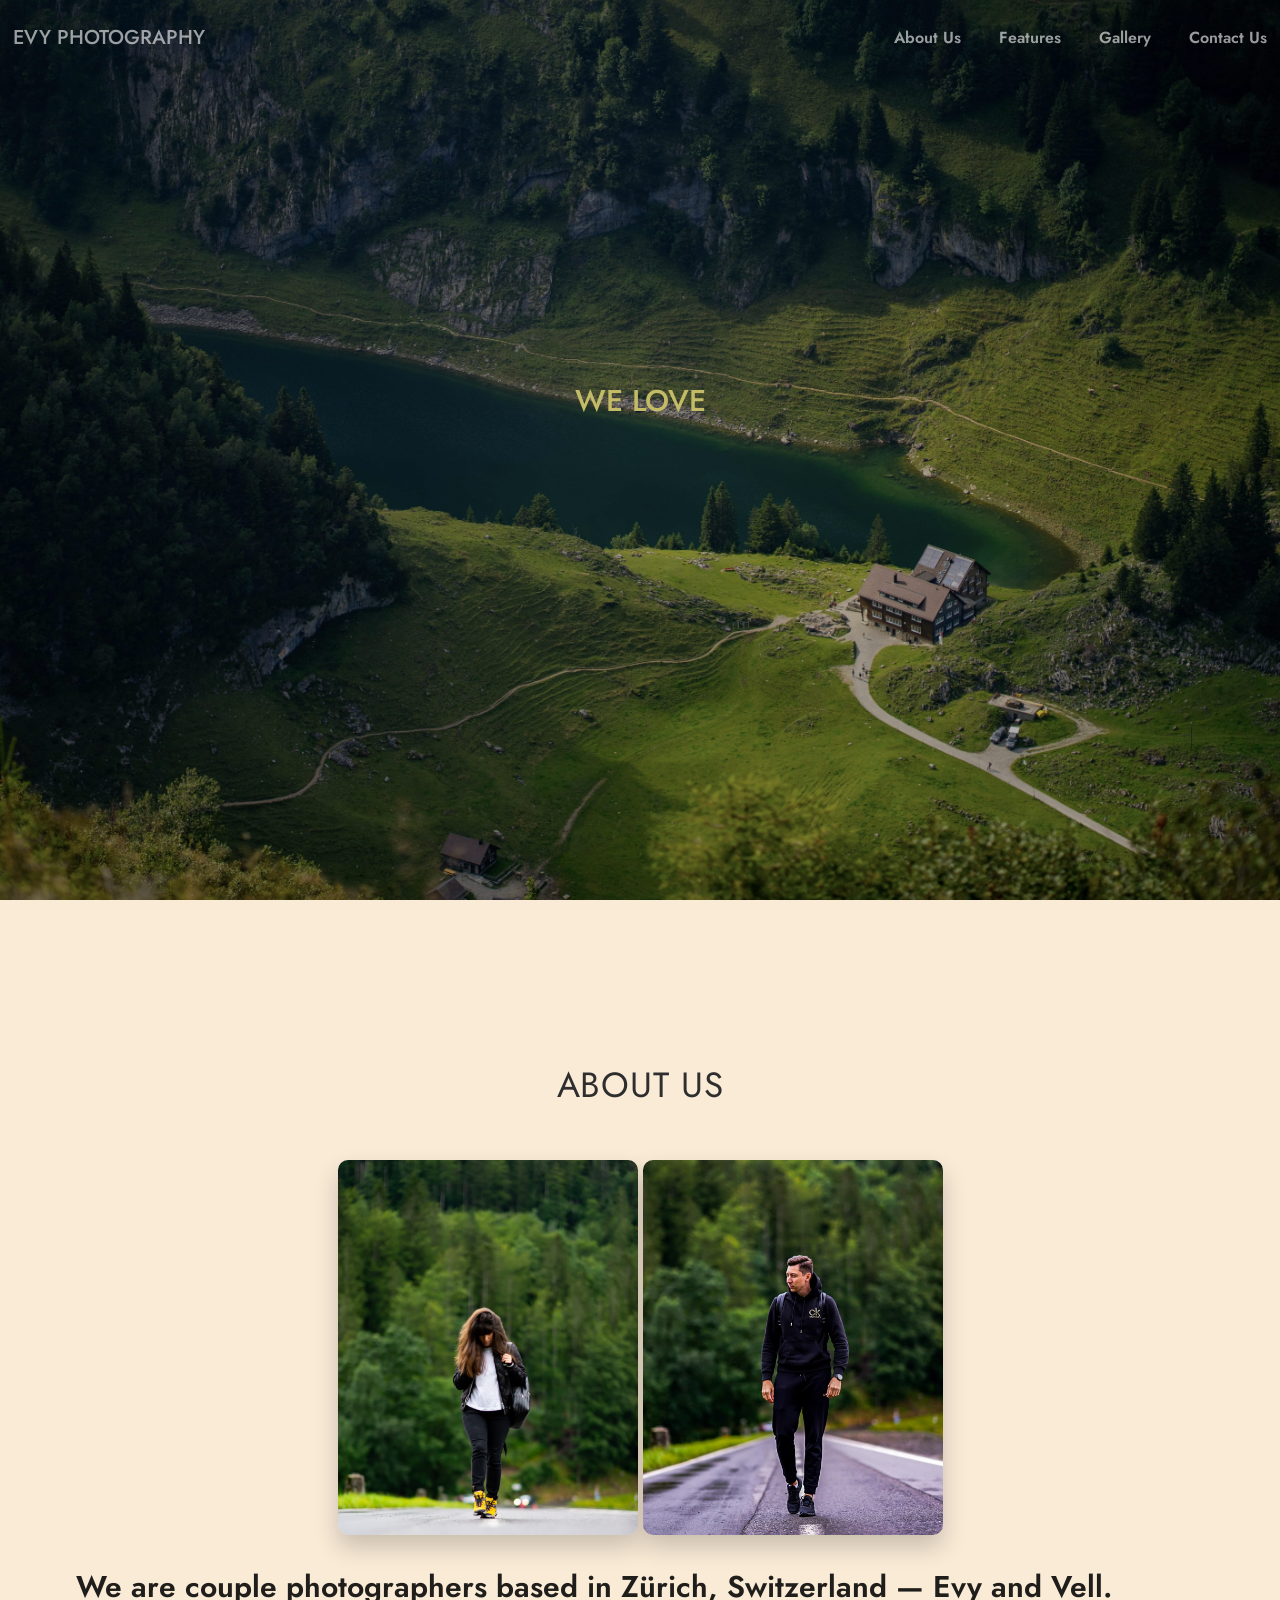
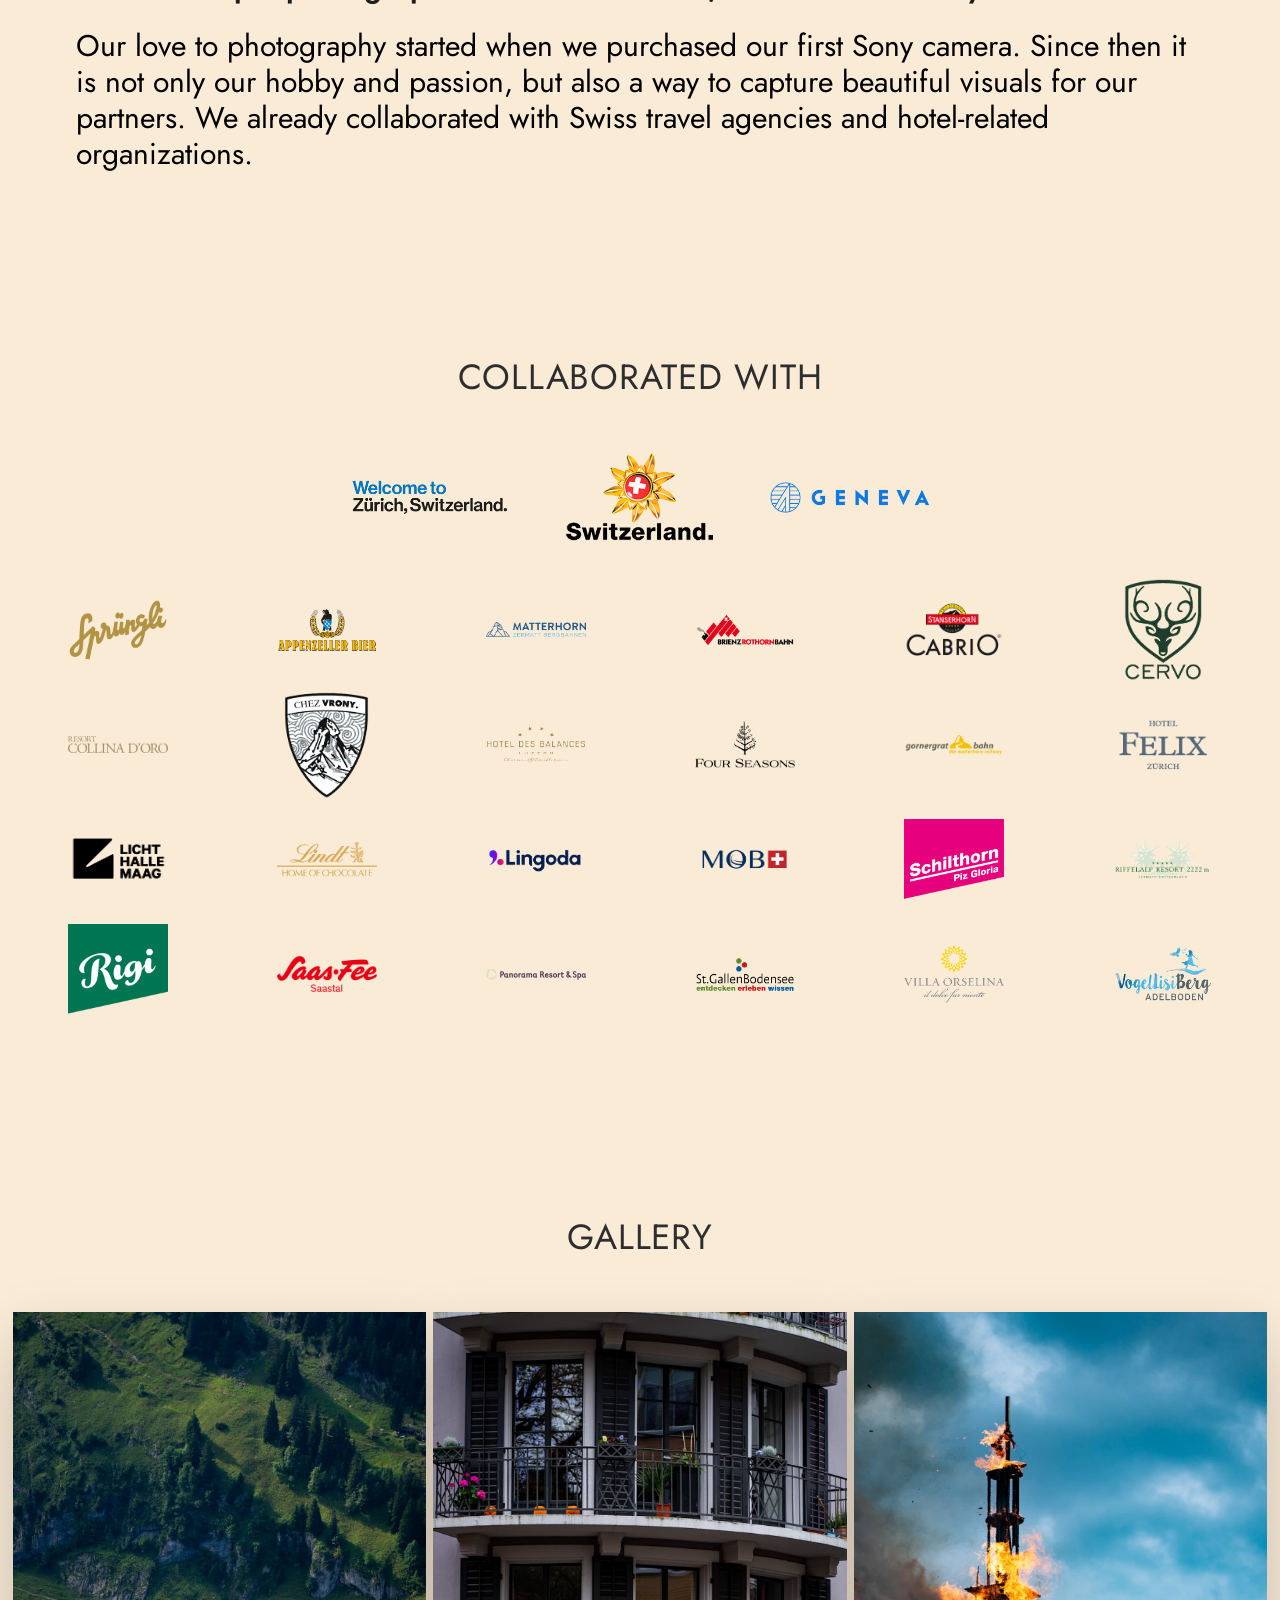
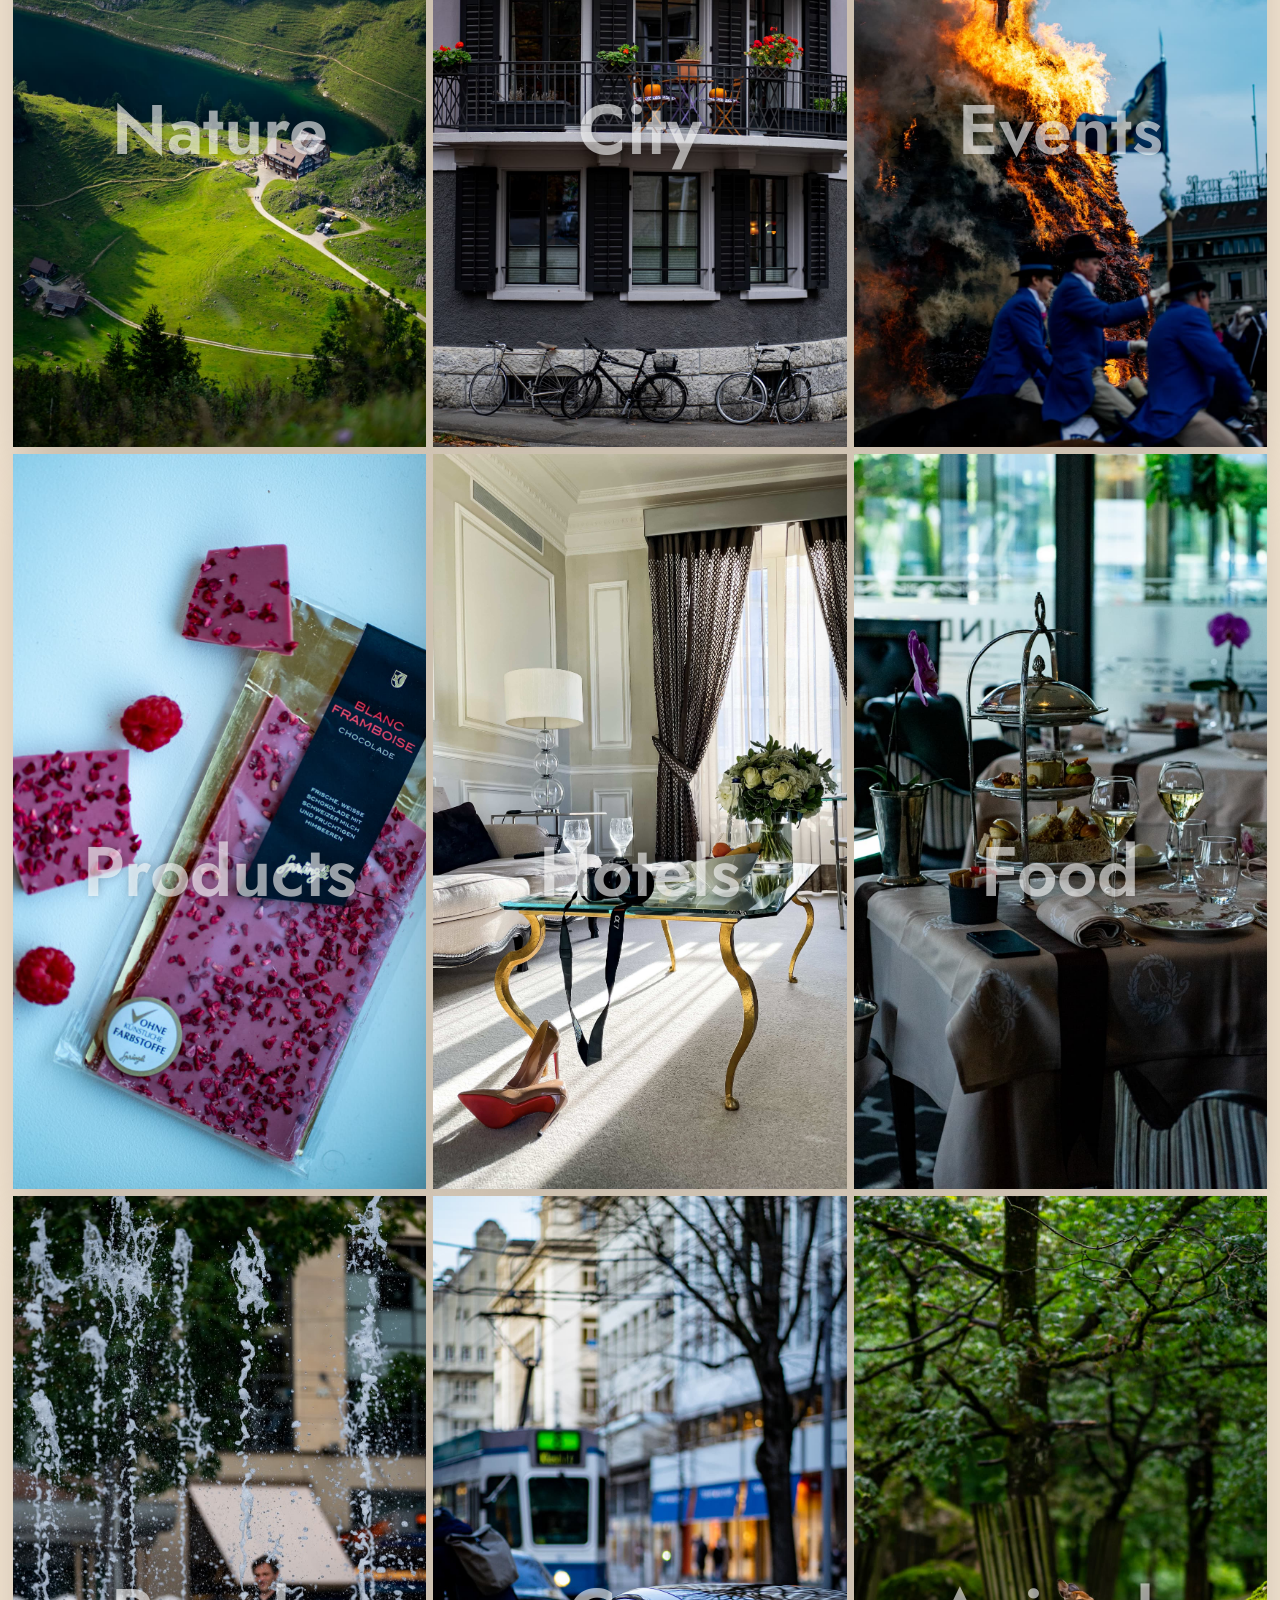
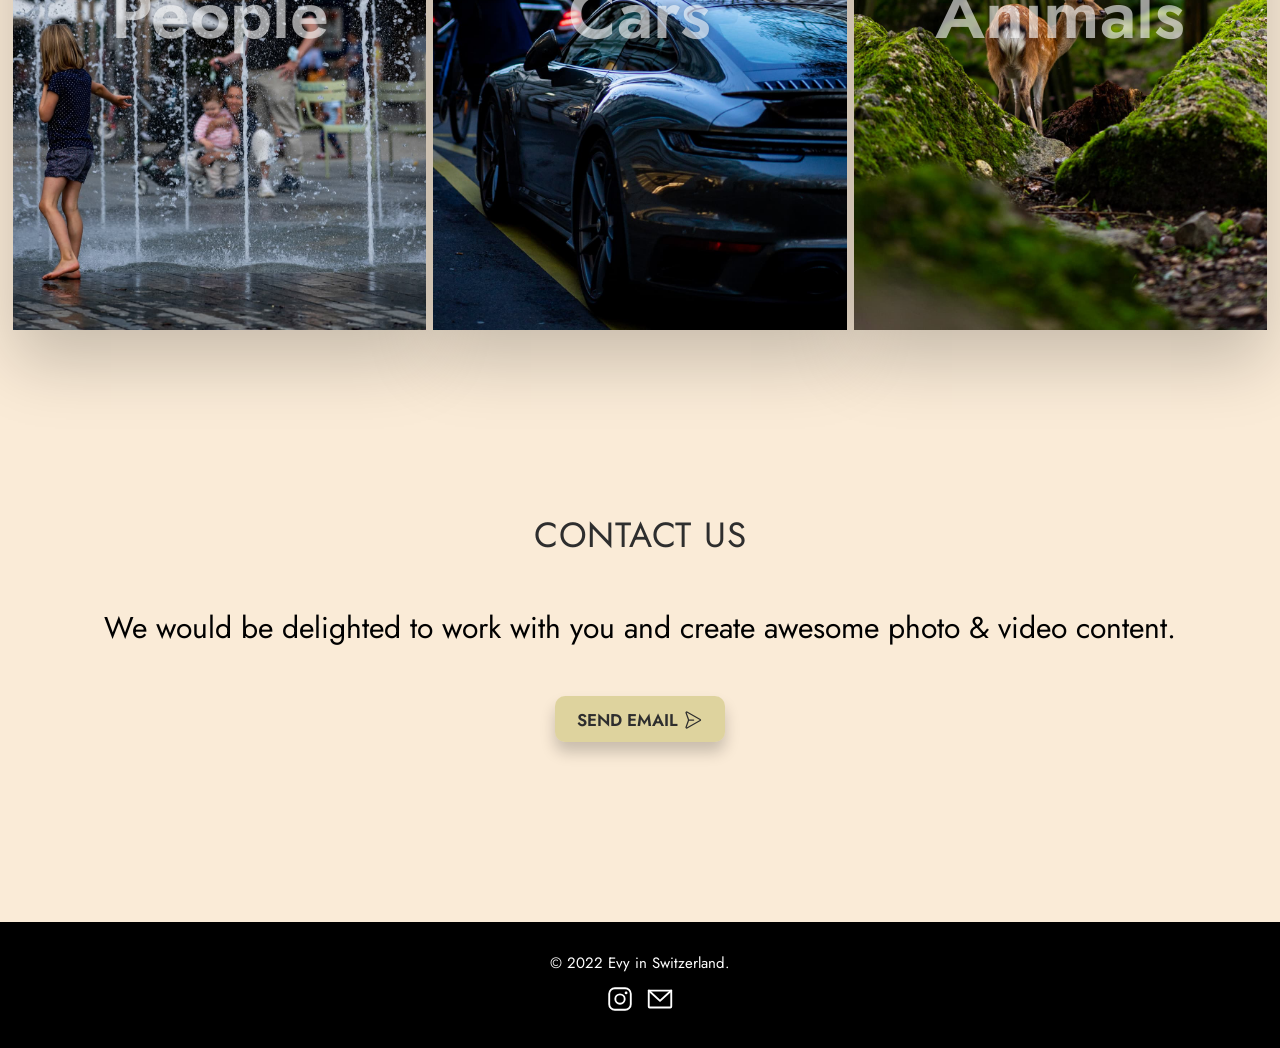
==== commit 0388f11b: "section contact us" ====
--- a/index.html
+++ b/index.html
@@ -72,19 +72,9 @@
               camera. Since then it is not only our hobby and passion, but also
               a way to capture beautiful visuals for our partners. We already
               collaborated with Swiss travel agencies and hotel-related
-              organizations. We would be delighted to work with you and create
-              awesome photo & video content.
+              organizations.
             </p>
           </div>
-        </div>
-        <div class="about__btn">
-          <a href="mailto: evyinswitzerland@gmail.com" class="about__email"
-            >Send email
-            <img
-              src="./img/paper-plane-right.svg"
-              alt="paper plane"
-              class="about__send"
-          /></a>
         </div>
       </section>
 
@@ -305,7 +295,28 @@
         </div>
       </section>
 
-      <section class="footer" id="contact">
+      <section class="contact" id="contact">
+        <h2 class="text contact__text about__text">Contact us</h2>
+        <div class="contact__container about__container">
+          <div class="contact__title about__title">
+            <p class="contact__description about__description">
+              We would be delighted to work with you and create awesome photo &
+              video content.
+            </p>
+          </div>
+        </div>
+        <div class="contact__btn">
+          <a href="mailto: evyinswitzerland@gmail.com" class="contact__email"
+            >Send email
+            <img
+              src="./img/paper-plane-right.svg"
+              alt="paper plane"
+              class="contact__send"
+          /></a>
+        </div>
+      </section>
+
+      <section class="footer">
         <div class="footer__wrapper">
           <p class="footer__copyright">&copy; 2022 Evy in Switzerland.</p>
         </div>
@@ -333,6 +344,7 @@
           <p class="popup__title"></p>
           <button class="popup__btn popup__btn-next"></button>
           <button class="popup__btn popup__btn-prev"></button>
+          <button class="popup__close"></button>
         </div>
       </div>
     </main>
--- a/scss/style.css
+++ b/scss/style.css
@@ -1 +1 @@
-@import"https://fonts.googleapis.com/css2?family=Jost:wght@400;500;600;700&display=swap";*{padding:0;margin:0;box-sizing:border-box}html{font-size:62.5%}:root{--primary-font: "Jost", sans-serif;--main-text-color: rgba(255, 255, 255, 0.6);--section-text-color: #2e2e2e;--all-transition: all 0.4s ease}body{font-family:var(--primary-font);background:#faebd7;-webkit-text-size-adjust:100%;-ms-text-size-adjust:100%;-moz-text-size-adjust:100%;-moz-osx-font-smoothing:grayscale;-webkit-font-smoothing:antialiased;text-rendering:optimizeLegibility}body.fixscreen{overflow:hidden}[class*=__container]{max-width:132rem;margin:0 auto;padding:0 1.3rem}ul{list-style:none}.sticky .header{position:fixed;top:0;height:8rem;background-color:rgba(0,0,0,.87);z-index:100;box-shadow:0 1.2rem 3.2rem rgba(0,0,0,.03);transition:var(--all-transition)}section{transition:var(--all-transition)}.section__hidden{opacity:0;transform:translateY(8rem)}.scroll-down .header{box-shadow:0 1.2rem 3.2rem rgba(0,0,0,.03)}.scroll-up .header{transform:translate3d(0, 100% 0)}.text{font-family:var(--primary-font);font-size:3.5rem;text-transform:uppercase;letter-spacing:.75px;font-weight:400;text-align:center;padding-top:8rem;margin-bottom:5rem;color:var(--section-text-color)}@media(max-width: 27rem){.text{font-size:2.5rem}}.header{width:100%;position:absolute}.header__logo{font-family:var(--primary-font);font-style:normal;font-weight:500;font-size:2rem;color:var(--main-text-color);text-transform:uppercase;text-decoration:none}@media(max-width: 22.5rem){.header__logo{font-size:1.5rem}}.header__container{display:flex;justify-content:space-between;align-items:center;margin-top:2.3rem;z-index:1}.header__navigations{display:flex;align-items:center}.header__nav{display:flex;gap:3.8rem}@media(max-width: 50rem){.header__nav{display:none}.header__nav_open{display:flex;align-items:center;justify-content:center;flex-direction:column;overflow:auto;gap:8rem;position:absolute;top:0;left:0;height:100vh;width:100vw;background:rgba(0,0,0,.9)}}.header__link{font-family:var(--primary-font);font-style:normal;font-weight:600;text-decoration:none;font-size:16px;line-height:24px;color:var(--main-text-color);transition:var(--all-transition)}.header__link:hover{opacity:.9;color:#fff}@media(max-width: 50rem){.header__link{font-size:3rem}}.header__menu{display:none}@media(max-width: 50rem){.header__menu{display:block;cursor:pointer}}.header__menu>span{display:block;width:3rem;height:2px;background-color:var(--main-text-color);transform-origin:5px 1px;transition:var(--all-transition)}.header__menu>span:hover{opacity:.9;color:#fff}.header__menu>span:not(:last-child){margin-bottom:5px}.header__menu.open>span:first-child{transform:rotate(45deg)}.header__menu.open>span:nth-child(2){opacity:0}.header__menu.open>span:last-child{width:3rem;transform:rotate(-45deg)}.content{display:flex;height:100vh;width:100%;background:linear-gradient(180deg, rgba(0, 0, 0, 0.3), rgba(0, 0, 0, 0.3))}.content__subtext{font-family:var(--primary-font);font-weight:500;font-size:3rem;text-transform:uppercase;color:#c3bb66}@media(max-width: 50rem){.content__subtext{font-size:2rem}}.content__container{display:flex;justify-content:center;align-items:center;flex-direction:column}.content__text{font-family:var(--primary-font);font-weight:700;height:10rem;font-size:10rem;color:var(--main-text-color)}@media(max-width: 50rem){.content__text{font-size:8rem}}@media(max-width: 32rem){.content__text{font-size:4.5rem}}.content__images{display:flex;justify-content:center}.content__img{display:flex;height:100vh;width:100%;position:absolute;-o-object-fit:cover;object-fit:cover;top:0;z-index:-1}.about{margin-top:8rem}@media(max-width: 28.1rem){.about{margin-top:0}}.about__container{display:flex;gap:3rem}@media(max-width: 80rem){.about__container{gap:2rem;flex-direction:column;align-items:center}}.about__image{display:flex;gap:.5rem}@media(max-width: 50rem){.about__image{gap:.2rem}}@media(max-width: 28.1rem){.about__image{flex-direction:column}}.about__img{-o-object-fit:cover;object-fit:cover;max-width:30rem;box-shadow:0 1.2rem 2.4rem rgba(0,0,0,.2)}@media(max-width: 39rem){.about__img{width:50%}}@media(max-width: 28.1rem){.about__img{width:100%}}.about__title{max-width:90%}@media(max-width: 50rem){.about__title{max-width:100%}}.about__info{font-family:var(--primary-font);font-style:normal;font-weight:600;font-size:3rem;margin-bottom:2rem;opacity:.87}@media(max-width: 50rem){.about__info{font-size:2.5rem;margin-bottom:1rem}}@media(max-width: 28.1rem){.about__info{font-size:2rem}}.about__description{font-size:3rem;line-height:1.2}@media(max-width: 50rem){.about__description{font-size:2rem}}.about__btn{display:flex;justify-content:center;margin-top:5rem;align-items:center}.about__email{padding:1rem;background:rgba(195,187,102,.5);border-radius:4rem;text-align:center;max-width:17rem;width:100%;font-family:var(--primary-font);font-weight:600;text-decoration:none;font-size:1.8rem;color:var(--section-text-color);box-shadow:0 1rem 1.5rem rgba(0,0,0,.2);transition:var(--all-transition)}.about__email:hover{background:rgba(195,187,102,.9);transform:translateY(-0.3rem)}.about__send{position:relative;top:4px;width:2rem;height:2rem}.features{margin-top:10rem;margin-bottom:10rem}.features__wrapper{display:grid;margin-top:3rem;justify-items:center;align-items:center;grid-template-columns:repeat(6, 1fr);grid-template-rows:repeat(4, 1fr)}@media(max-width: 50rem){.features__wrapper{grid-template-columns:repeat(3, 1fr);grid-template-rows:repeat(5, 1fr)}}.features__highlight{display:flex;gap:5rem;align-items:center;justify-content:center}@media(max-width: 50rem){.features__highlight{gap:3rem}}@media(max-width: 27rem){.features__highlight{gap:1rem}}.features__images{width:16rem}@media(max-width: 50rem){.features__images{width:13rem}}@media(max-width: 34.3rem){.features__images{width:11rem}}@media(max-width: 22.5rem){.features__images{width:9rem}}.features__img{width:10rem}@media(max-width: 50rem){.features__img{width:8rem}}@media(max-width: 22.5rem){.features__img{width:7rem}}.gallery__wrapper{display:grid;grid-template-columns:repeat(3, 1fr);gap:.7rem;justify-content:center}@media(max-width: 43.8rem){.gallery__wrapper{grid-template-columns:repeat(2, 1fr)}}@media(max-width: 28.1rem){.gallery__wrapper{grid-template-columns:repeat(1, 1fr)}}.gallery__image{display:flex;justify-content:center;position:relative;cursor:pointer;box-shadow:0 3.2rem 6.4rem rgba(0,0,0,.2);overflow:hidden}.gallery__img{display:block;-o-object-fit:cover;object-fit:cover;width:100%;height:100%;transition:var(--all-transition)}.gallery__img:hover{transform:scale(1.1);filter:brightness(0.5)}.gallery__title{position:absolute;top:50%;color:var(--main-text-color);text-shadow:1px -1px 8px rgba(0,0,0,.2);pointer-events:none;font-size:7rem;font-weight:600}@media(max-width: 78.8rem){.gallery__title{font-size:5rem}}@media(max-width: 54.6rem){.gallery__title{font-size:4rem}}@media(max-width: 44.6rem){.gallery__title{font-size:3rem}}.footer{display:flex;flex-direction:column;align-items:center;margin-top:3rem;background:#000;padding:3rem;color:#fff}.footer__copyright{font-family:var(--primary-font);font-weight:400;font-size:1.5rem}.footer__icons{display:flex;gap:1rem}.footer__text{font-family:var(--primary-font);font-size:1.5rem}.footer__img{padding-top:1rem;width:3rem;transition:var(--all-transition)}.footer__img:hover{opacity:.7}.popup{display:flex;align-items:center;justify-content:center;visibility:hidden;position:fixed;width:100%;height:100%;top:0;left:0;opacity:0;background-color:rgba(0,0,0,.9)}.popup__wrapper{position:relative}.popup__img{max-width:75vw;max-height:90vh}.popup__title{color:#fff;font-size:2.5rem;font-weight:400;font-style:normal;font-family:var(--primary-font)}.popup_active{display:flex;visibility:visible;opacity:1;transition:var(--all-transition)}.popup__btn{position:absolute;top:50%;height:3.2rem;width:3.2rem;border:none;cursor:pointer;background:rgba(0,0,0,0);background-repeat:no-repeat;transition:var(--all-transition)}.popup__btn:hover{transform:translateY(-0.2rem);opacity:.5}.popup__btn-next{background-image:url(../img/caret-right.svg);right:-5rem}.popup__btn-prev{background-image:url(../img/caret-left.svg);left:-5rem}/*# sourceMappingURL=style.css.map */+@import"https://fonts.googleapis.com/css2?family=Jost:wght@400;500;600;700&display=swap";*{padding:0;margin:0;box-sizing:border-box}html{font-size:62.5%}:root{--primary-font: "Jost", sans-serif;--main-text-color: rgba(255, 255, 255, 0.6);--section-text-color: #2e2e2e;--all-transition: all 0.4s ease}body{font-family:var(--primary-font);background:#faebd7;-webkit-text-size-adjust:100%;-ms-text-size-adjust:100%;-moz-text-size-adjust:100%;-moz-osx-font-smoothing:grayscale;-webkit-font-smoothing:antialiased;text-rendering:optimizeLegibility}body.fixscreen{overflow:hidden}[class*=__container]{max-width:132rem;margin:0 auto;padding:0 1.3rem}ul{list-style:none}.sticky .header{position:fixed;top:0;height:8rem;background-color:rgba(0,0,0,.87);z-index:100;box-shadow:0 1.2rem 3.2rem rgba(0,0,0,.03);transition:var(--all-transition)}section{transition:var(--all-transition)}.section__hidden{opacity:0;transform:translateY(8rem)}.scroll-down .header{box-shadow:0 1.2rem 3.2rem rgba(0,0,0,.03)}.scroll-up .header{transform:translate3d(0, 100% 0)}.text{font-family:var(--primary-font);font-size:3.5rem;text-transform:uppercase;letter-spacing:.75px;font-weight:400;text-align:center;padding-top:8rem;margin-bottom:5rem;color:var(--section-text-color)}@media(max-width: 27rem){.text{font-size:2.5rem}}.header{width:100%;position:absolute}.header__logo{font-family:var(--primary-font);font-style:normal;font-weight:500;font-size:2rem;color:var(--main-text-color);text-transform:uppercase;text-decoration:none}@media(max-width: 22.5rem){.header__logo{font-size:1.5rem}}.header__container{display:flex;justify-content:space-between;align-items:center;margin-top:2.3rem;z-index:1}.header__navigations{display:flex;align-items:center}.header__nav{display:flex;gap:3.8rem}@media(max-width: 50rem){.header__nav{display:none}.header__nav_open{display:flex;align-items:center;justify-content:center;flex-direction:column;overflow:auto;gap:8rem;position:absolute;top:0;left:0;height:100vh;width:100vw;background:rgba(0,0,0,.9)}}.header__link{font-family:var(--primary-font);font-style:normal;font-weight:600;text-decoration:none;font-size:16px;line-height:24px;color:var(--main-text-color);transition:var(--all-transition)}.header__link:hover{opacity:.9;color:#fff}@media(max-width: 50rem){.header__link{font-size:3rem}}.header__menu{display:none}@media(max-width: 50rem){.header__menu{display:block;cursor:pointer}}.header__menu>span{display:block;width:3rem;height:2px;background-color:var(--main-text-color);transform-origin:5px 1px;transition:var(--all-transition)}.header__menu>span:hover{opacity:.9;color:#fff}.header__menu>span:not(:last-child){margin-bottom:5px}.header__menu.open>span:first-child{transform:rotate(45deg)}.header__menu.open>span:nth-child(2){opacity:0}.header__menu.open>span:last-child{width:3rem;transform:rotate(-45deg)}.content{display:flex;height:100vh;width:100%;background:linear-gradient(180deg, rgba(0, 0, 0, 0.3), rgba(0, 0, 0, 0.3))}.content__subtext{font-family:var(--primary-font);font-weight:500;font-size:3rem;text-transform:uppercase;color:#c3bb66}@media(max-width: 50rem){.content__subtext{font-size:2rem}}.content__container{display:flex;justify-content:center;align-items:center;flex-direction:column}.content__text{font-family:var(--primary-font);font-weight:700;height:10rem;font-size:10rem;color:var(--main-text-color)}@media(max-width: 50rem){.content__text{font-size:8rem}}@media(max-width: 32rem){.content__text{font-size:4.5rem}}.content__images{display:flex;justify-content:center}.content__img{display:flex;height:100vh;width:100%;position:absolute;-o-object-fit:cover;object-fit:cover;top:0;z-index:-1}.about{margin-top:8rem}@media(max-width: 28.1rem){.about{margin-top:0}}.about__container{display:flex;flex-direction:column;align-items:center;gap:3rem}@media(max-width: 28.1rem){.about__container{gap:2rem;flex-direction:column-reverse;align-items:center}}.about__image{display:flex;gap:.5rem}@media(max-width: 50rem){.about__image{gap:.2rem}}@media(max-width: 28.1rem){.about__image{flex-direction:column}}.about__img{-o-object-fit:cover;object-fit:cover;max-width:30rem;border-radius:1rem;box-shadow:0 1.2rem 2.4rem rgba(0,0,0,.2);transition:var(--all-transition)}.about__img:hover{transform:translateY(-0.5rem)}@media(max-width: 39rem){.about__img{width:50%}}@media(max-width: 28.1rem){.about__img{width:100%}}.about__title{max-width:90%}.about__info{font-family:var(--primary-font);font-style:normal;font-weight:600;font-size:3rem;margin-bottom:2rem;opacity:.87}@media(max-width: 50rem){.about__info{font-size:2.5rem;margin-bottom:1rem}}@media(max-width: 28.1rem){.about__info{font-size:2rem}}.about__description{font-size:3rem;line-height:1.2}@media(max-width: 50rem){.about__description{font-size:2rem}}.features{margin-top:10rem}.features__wrapper{display:grid;margin-top:3rem;justify-items:center;align-items:center;grid-template-columns:repeat(6, 1fr);grid-template-rows:repeat(4, 1fr)}@media(max-width: 50rem){.features__wrapper{grid-template-columns:repeat(3, 1fr);grid-template-rows:repeat(5, 1fr)}}.features__highlight{display:flex;gap:5rem;align-items:center;justify-content:center}@media(max-width: 50rem){.features__highlight{gap:3rem}}@media(max-width: 27rem){.features__highlight{gap:1rem}}.features__images{width:16rem}@media(max-width: 50rem){.features__images{width:13rem}}@media(max-width: 34.3rem){.features__images{width:11rem}}@media(max-width: 22.5rem){.features__images{width:9rem}}.features__img{width:10rem}@media(max-width: 50rem){.features__img{width:8rem}}@media(max-width: 22.5rem){.features__img{width:7rem}}.gallery{margin-top:10rem}.gallery__wrapper{display:grid;grid-template-columns:repeat(3, 1fr);gap:.7rem;justify-content:center}@media(max-width: 43.8rem){.gallery__wrapper{grid-template-columns:repeat(2, 1fr)}}@media(max-width: 28.1rem){.gallery__wrapper{grid-template-columns:repeat(1, 1fr)}}.gallery__image{display:flex;justify-content:center;position:relative;cursor:pointer;box-shadow:0 3.2rem 6.4rem rgba(0,0,0,.2);overflow:hidden}.gallery__img{display:block;-o-object-fit:cover;object-fit:cover;width:100%;height:100%;transition:var(--all-transition)}.gallery__img:hover{transform:scale(1.1);filter:brightness(0.5)}.gallery__title{position:absolute;top:50%;color:var(--main-text-color);text-shadow:1px -1px 8px rgba(0,0,0,.2);pointer-events:none;font-size:7rem;font-weight:600}@media(max-width: 78.8rem){.gallery__title{font-size:5rem}}.contact{margin-top:10rem}.contact__btn{display:flex;justify-content:center;margin-top:5rem;align-items:center}.contact__email{padding:1rem;text-transform:uppercase;background:rgba(195,187,102,.5);border-radius:1rem;text-align:center;max-width:17rem;width:100%;font-family:var(--primary-font);font-weight:600;text-decoration:none;font-size:1.7rem;color:var(--section-text-color);box-shadow:0 1rem 1.5rem rgba(0,0,0,.2);transition:var(--all-transition)}.contact__email:hover{background:rgba(195,187,102,.9);transform:translateY(-0.3rem)}.contact__send{position:relative;top:4px;width:2rem;height:2rem}.footer{display:flex;flex-direction:column;align-items:center;margin-top:18rem;background:#000;padding:3rem;color:#fff}.footer__copyright{font-family:var(--primary-font);font-weight:400;font-size:1.5rem}.footer__icons{display:flex;gap:1rem}.footer__text{font-family:var(--primary-font);font-size:1.5rem}.footer__img{padding-top:1rem;width:3rem;transition:var(--all-transition)}.footer__img:hover{opacity:.7}.popup{display:flex;align-items:center;justify-content:center;visibility:hidden;position:fixed;width:100%;height:100%;top:0;left:0;opacity:0;background-color:rgba(0,0,0,.9)}.popup__wrapper{position:relative}.popup__img{max-width:75vw;max-height:80vh}.popup__title{color:#fff;font-size:2.5rem;font-weight:400;font-style:normal;font-family:var(--primary-font)}.popup_active{display:flex;visibility:visible;opacity:1;transition:var(--all-transition);z-index:100}.popup__btn{position:absolute;top:50%;height:3.2rem;width:3.2rem;border:none;cursor:pointer;background:rgba(0,0,0,0);background-repeat:no-repeat;transition:var(--all-transition)}.popup__btn:hover{transform:translateY(-0.2rem);opacity:.5}.popup__btn-next{background-image:url(../img/caret-right.svg);right:-5rem}.popup__btn-prev{background-image:url(../img/caret-left.svg);left:-5rem}.popup__close{display:block;position:absolute;right:-4rem;top:-4rem;width:3.2rem;height:3.2rem;border:none;cursor:pointer;background-repeat:no-repeat;background-image:url(../img/close.svg);background-color:rgba(0,0,0,0);transition:var(--all-transition)}.popup__close:hover{opacity:.5}/*# sourceMappingURL=style.css.map */
